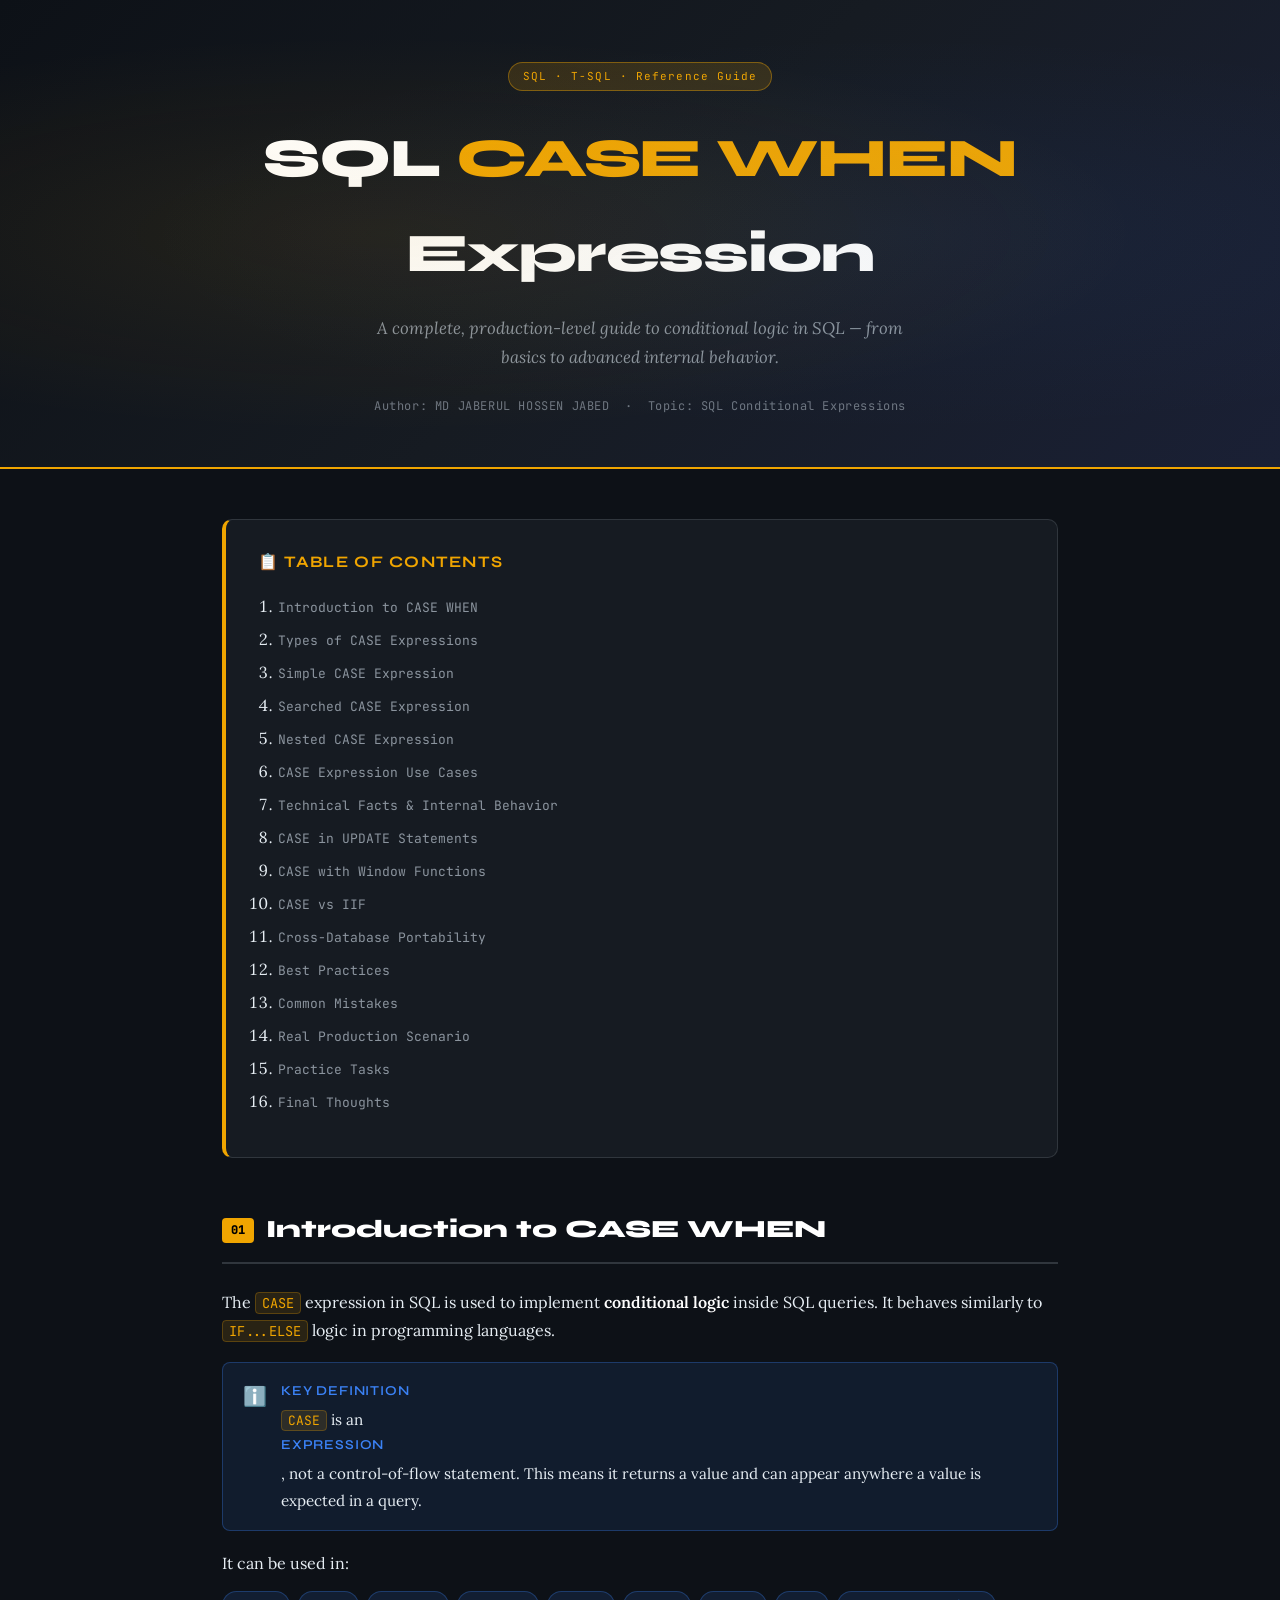
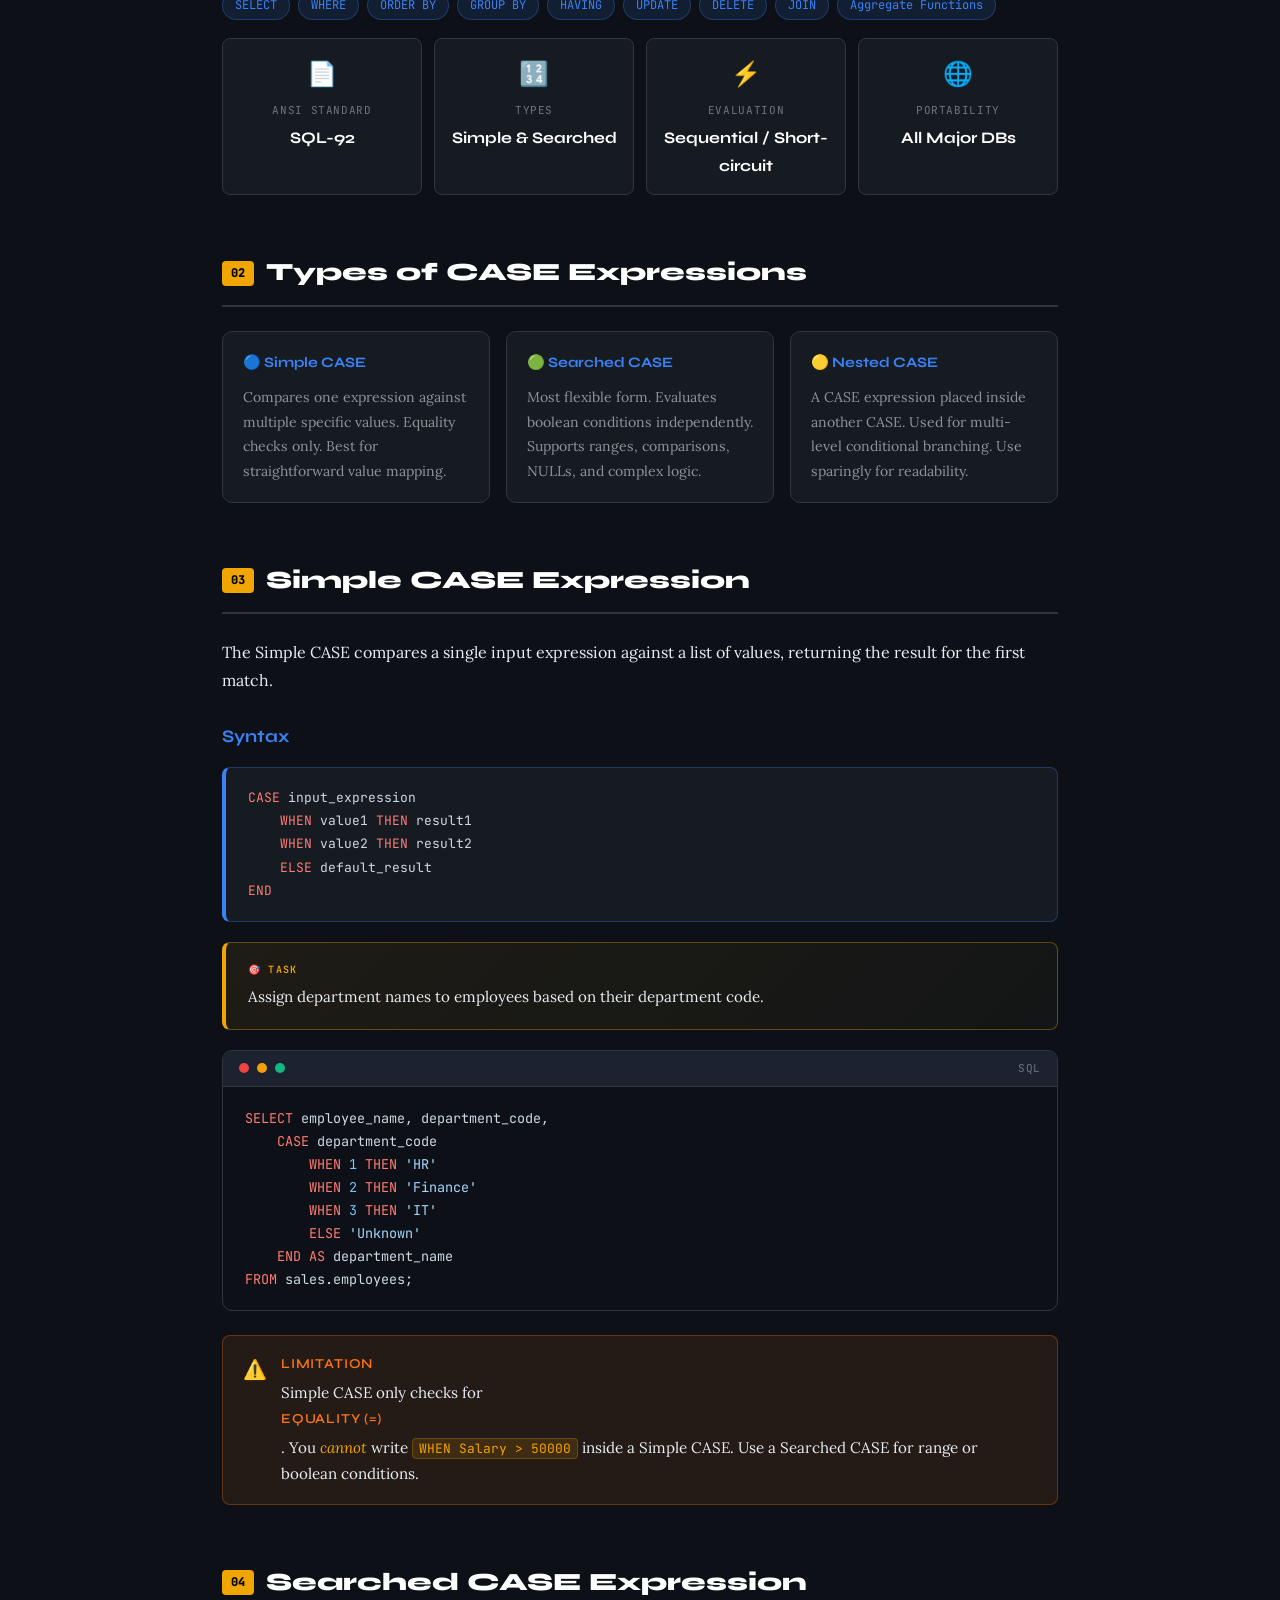
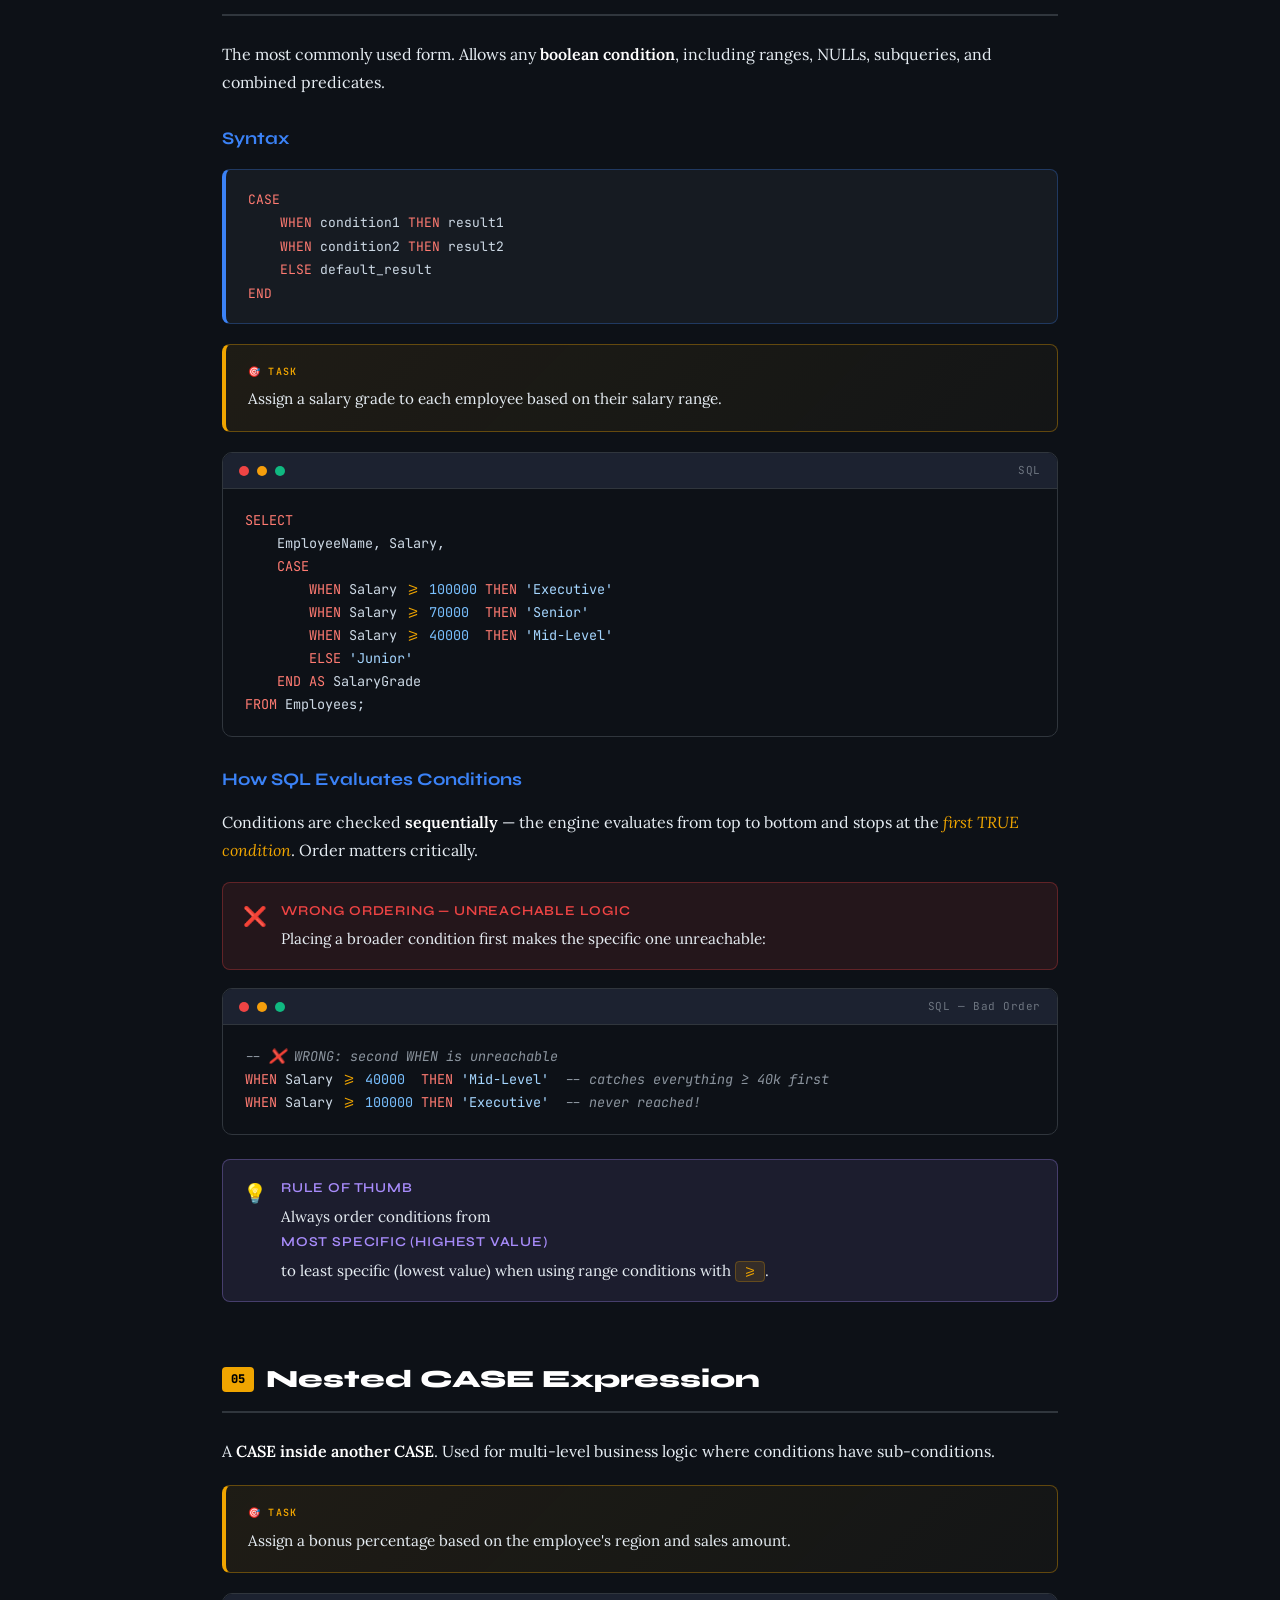
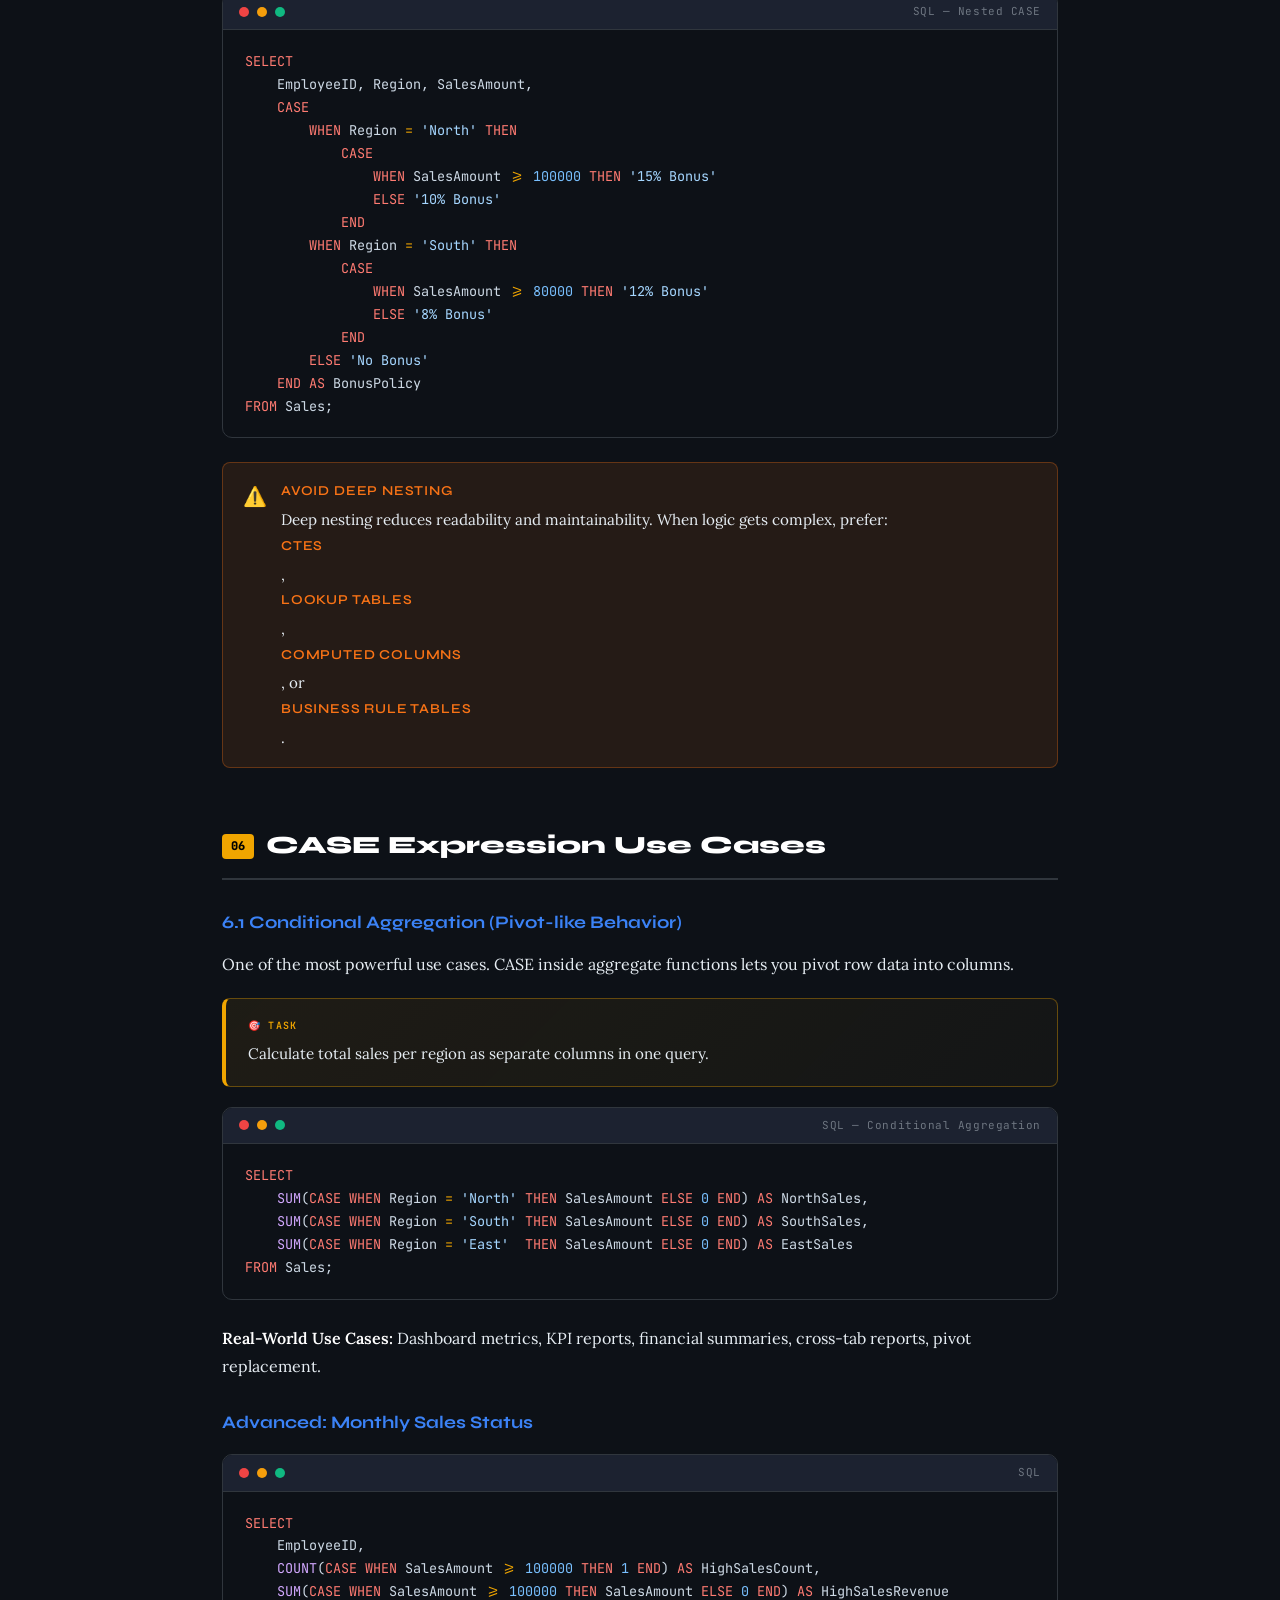
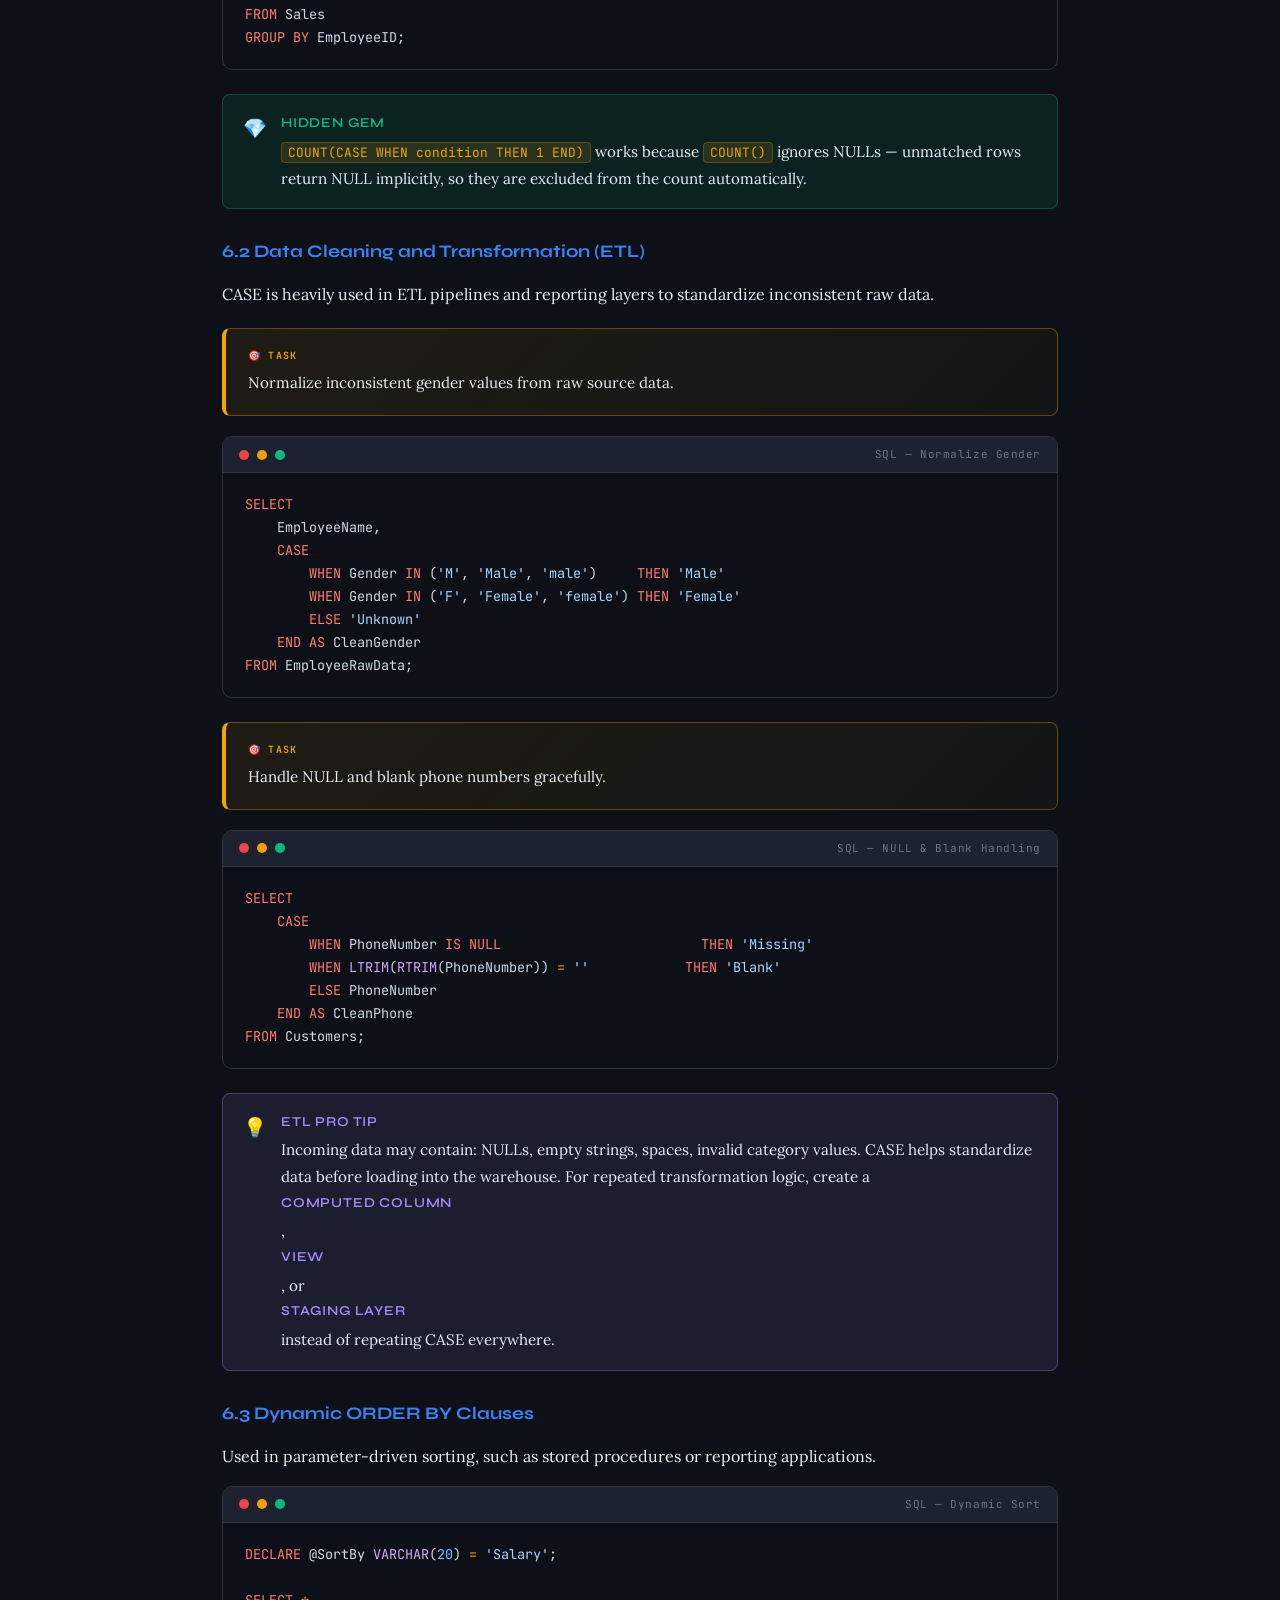
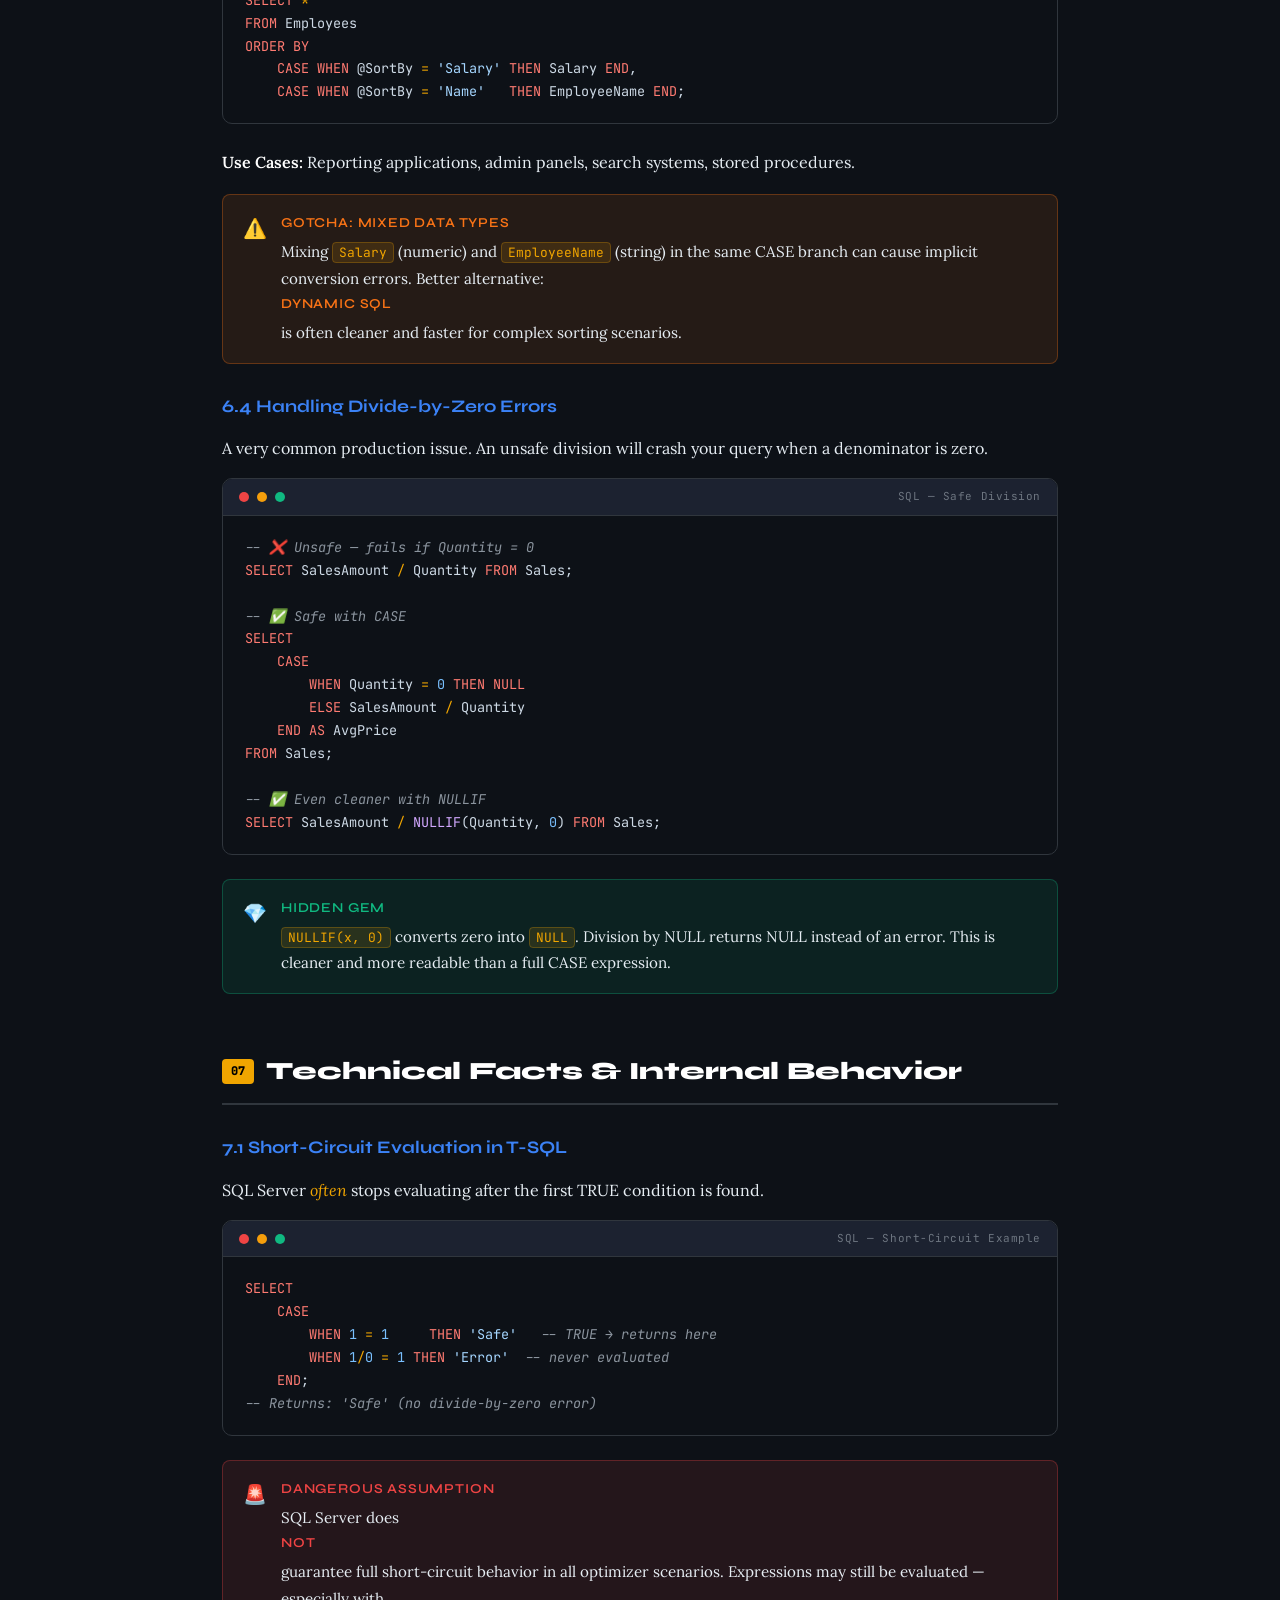
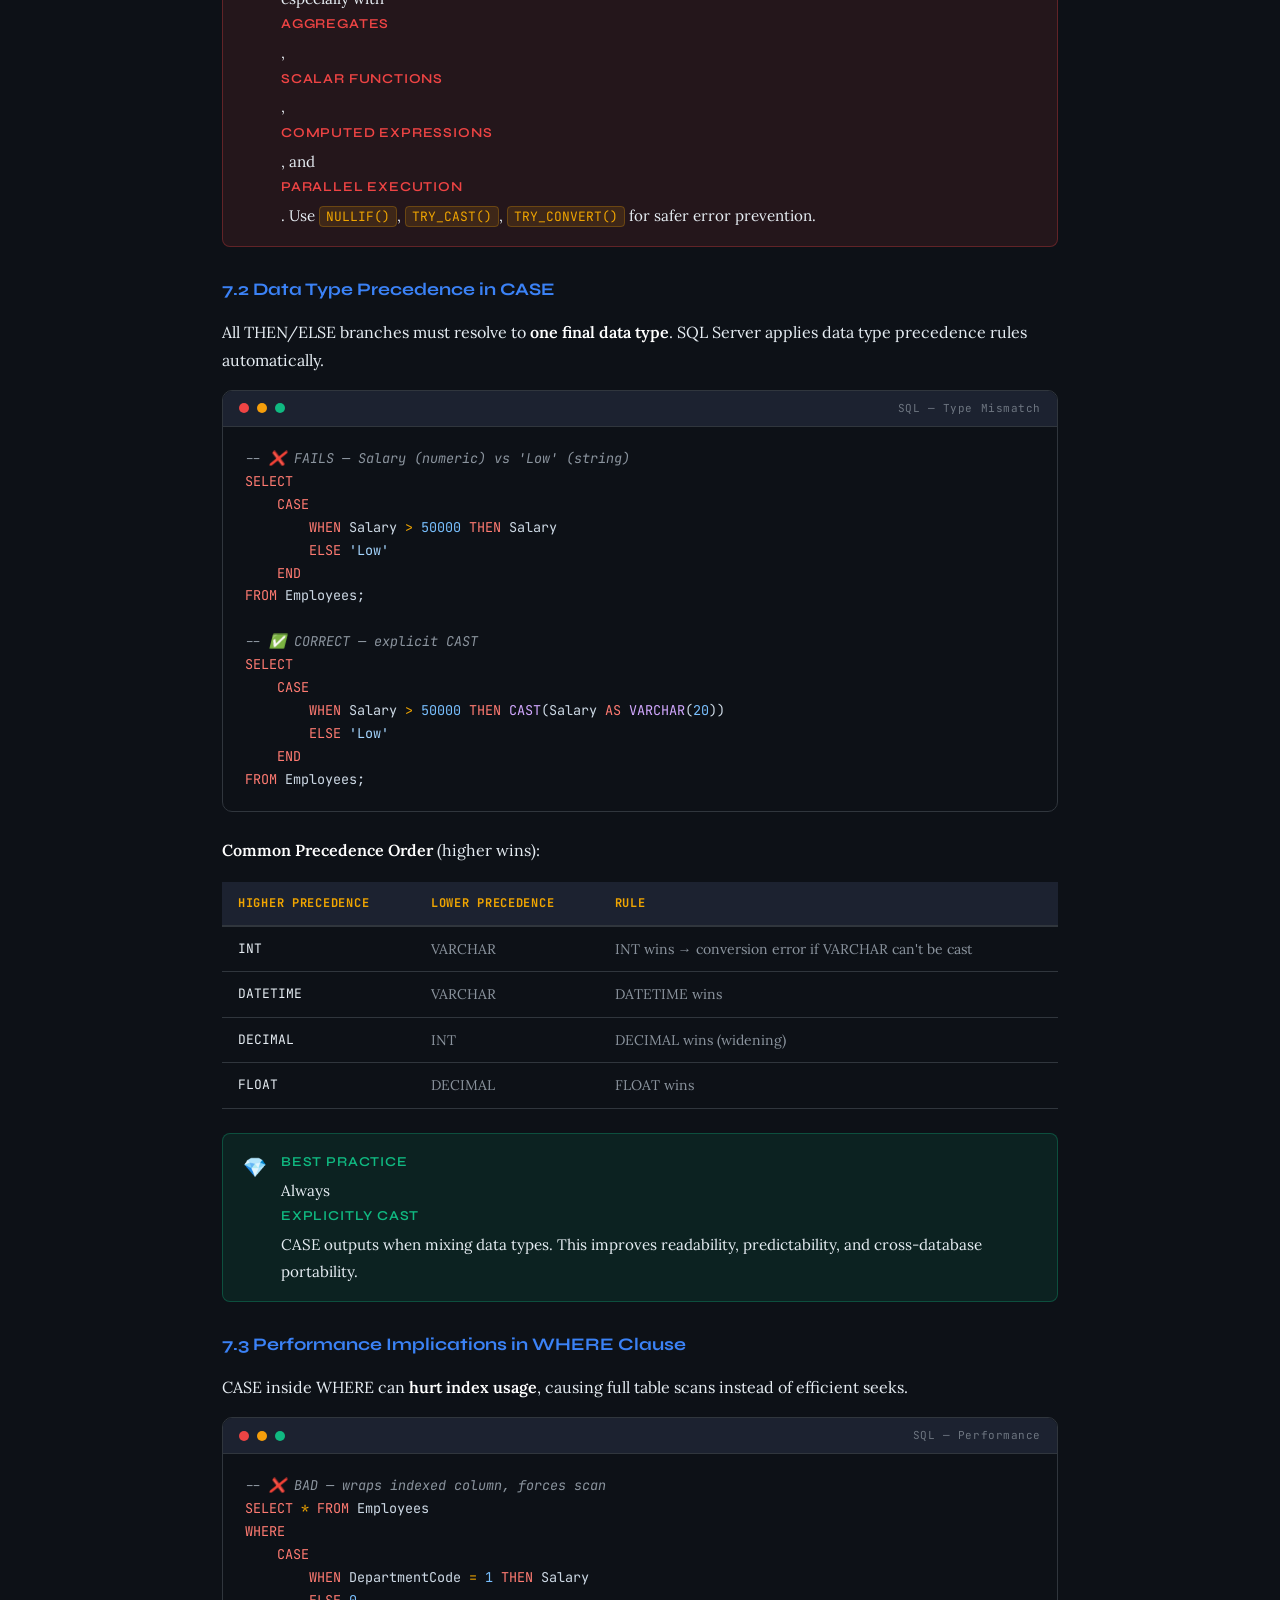
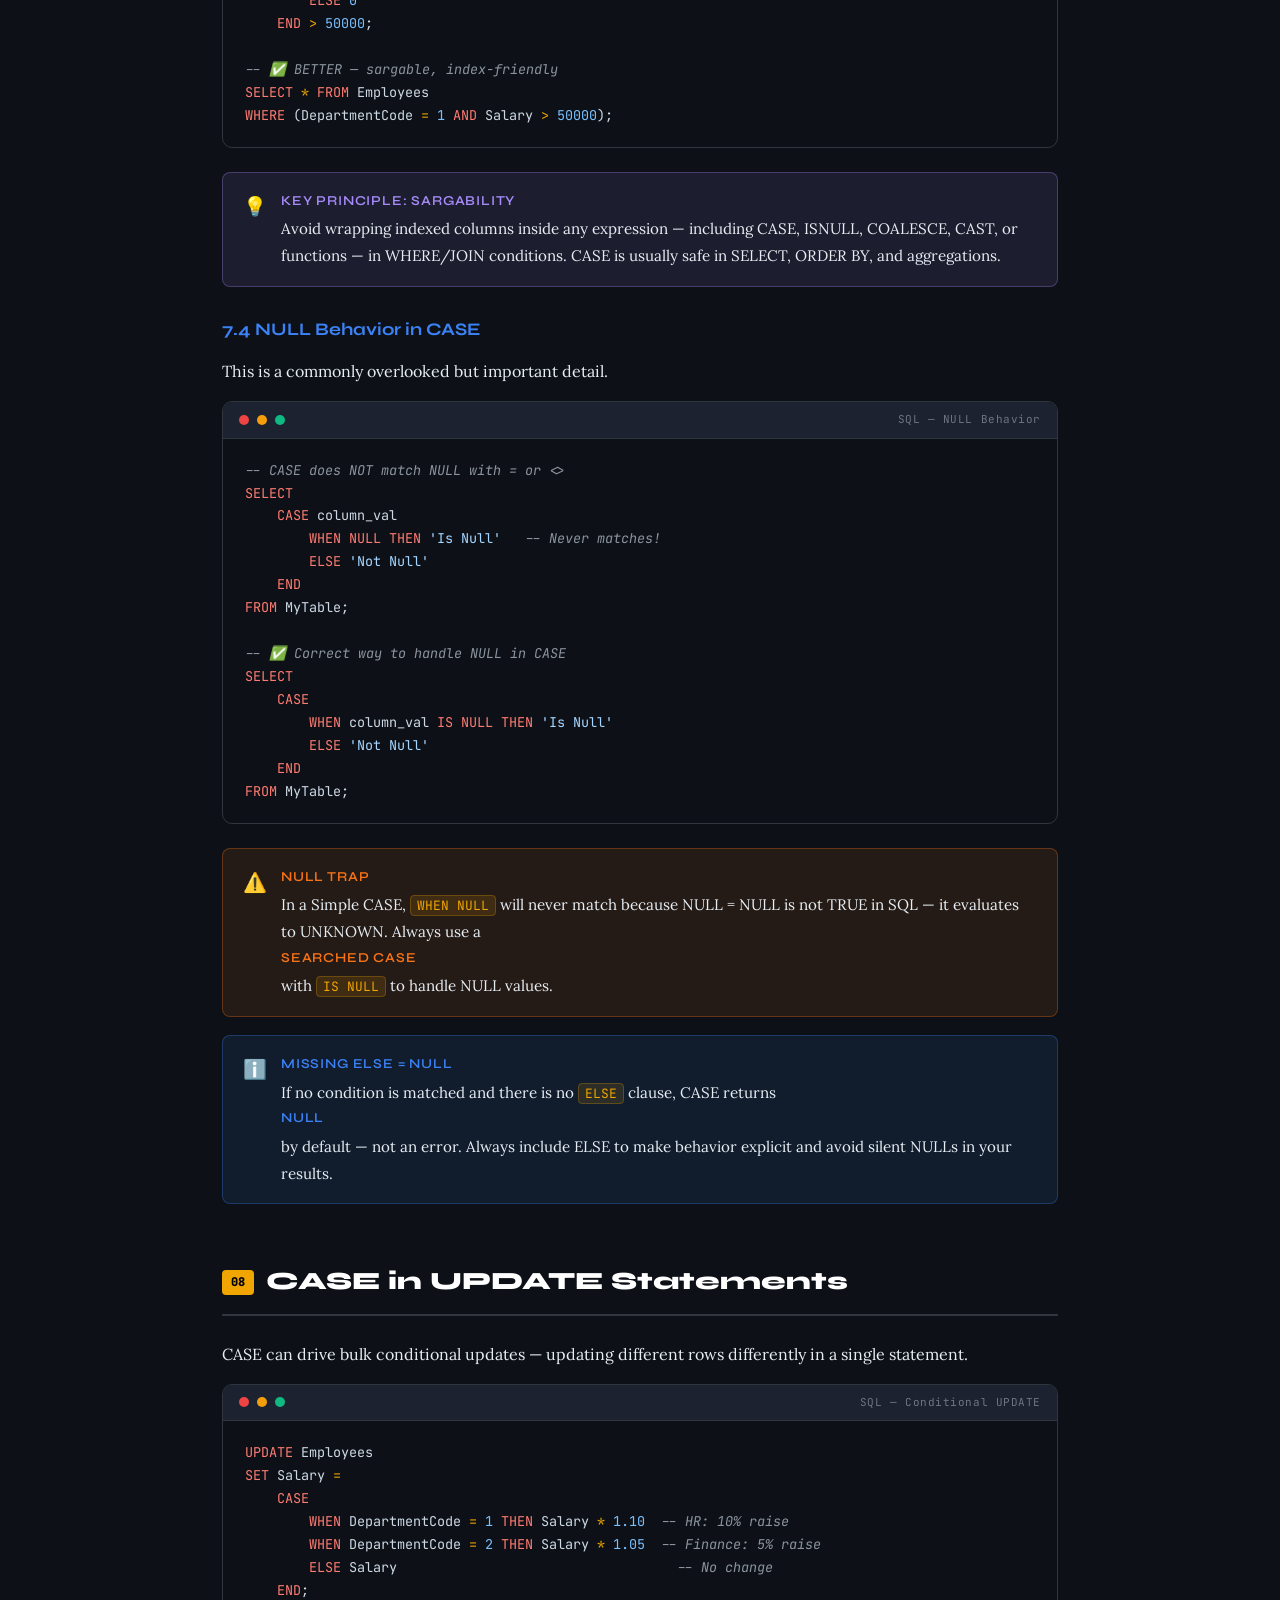
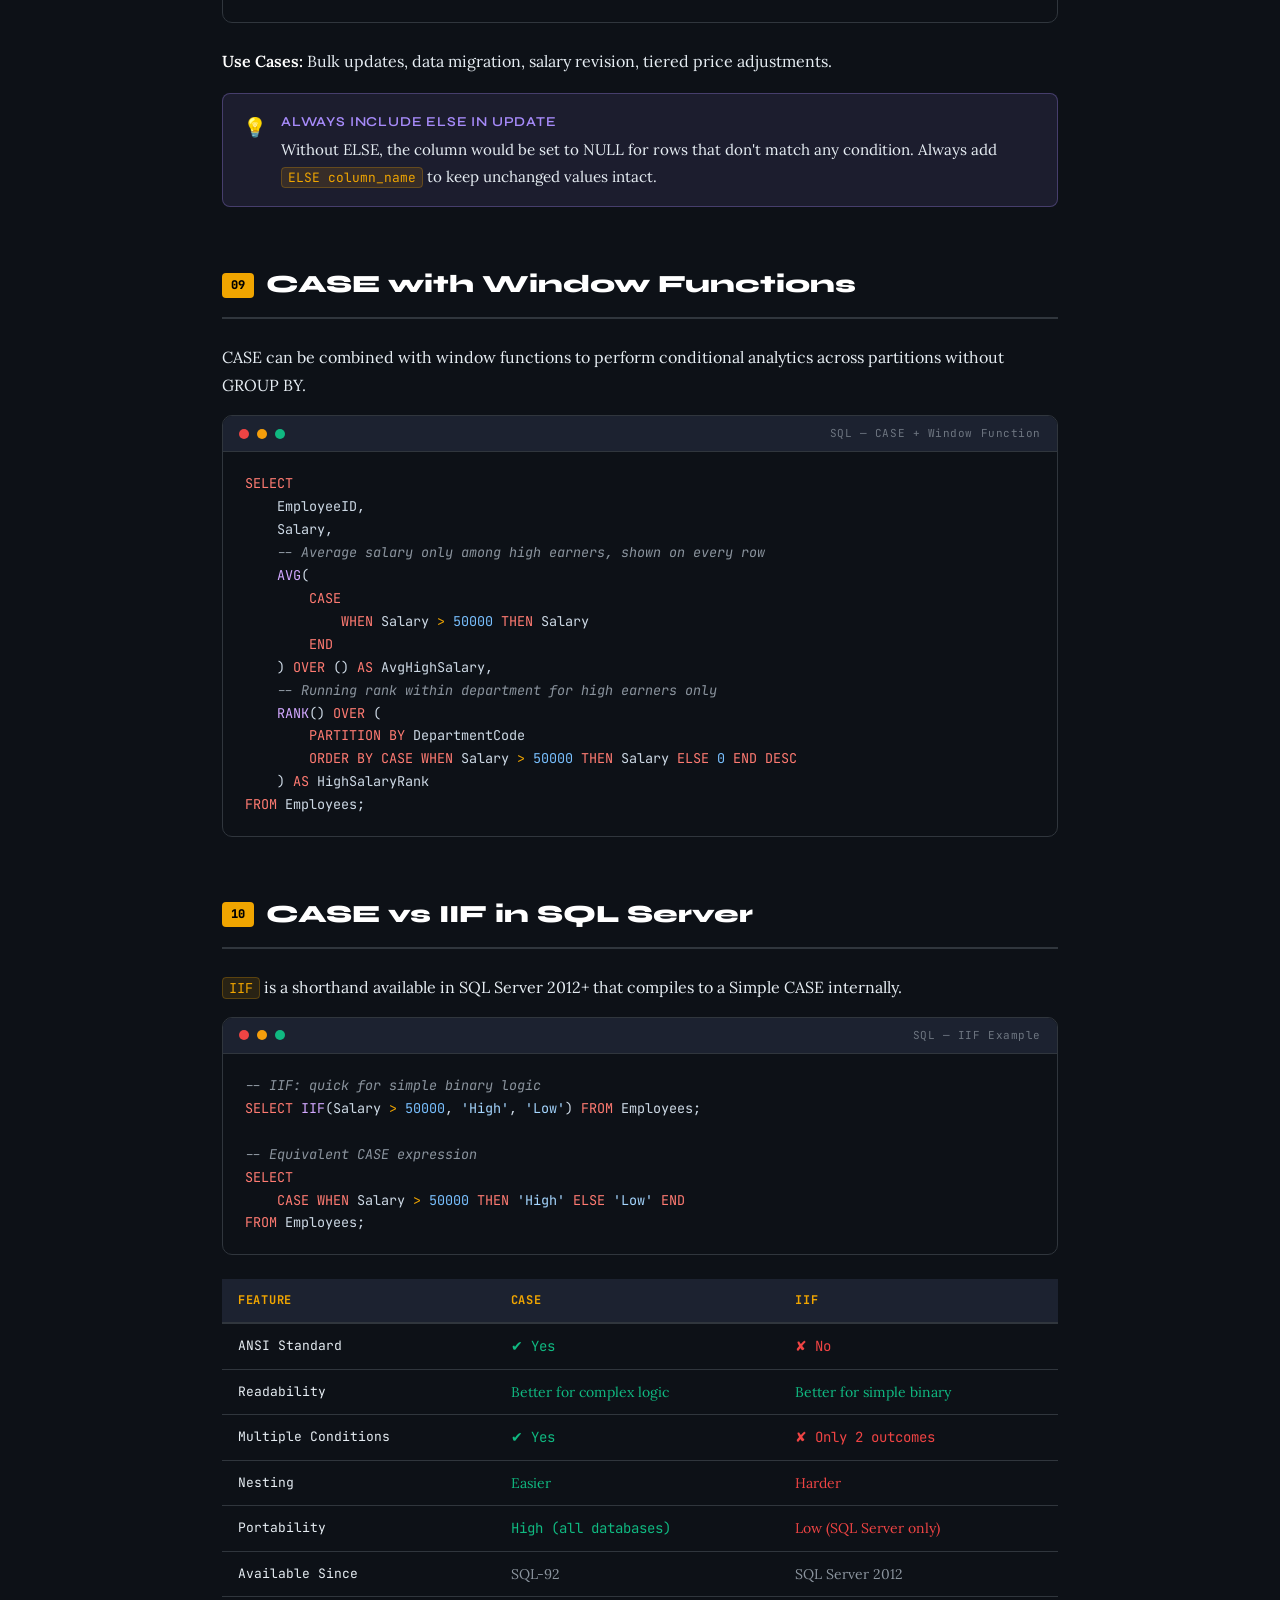
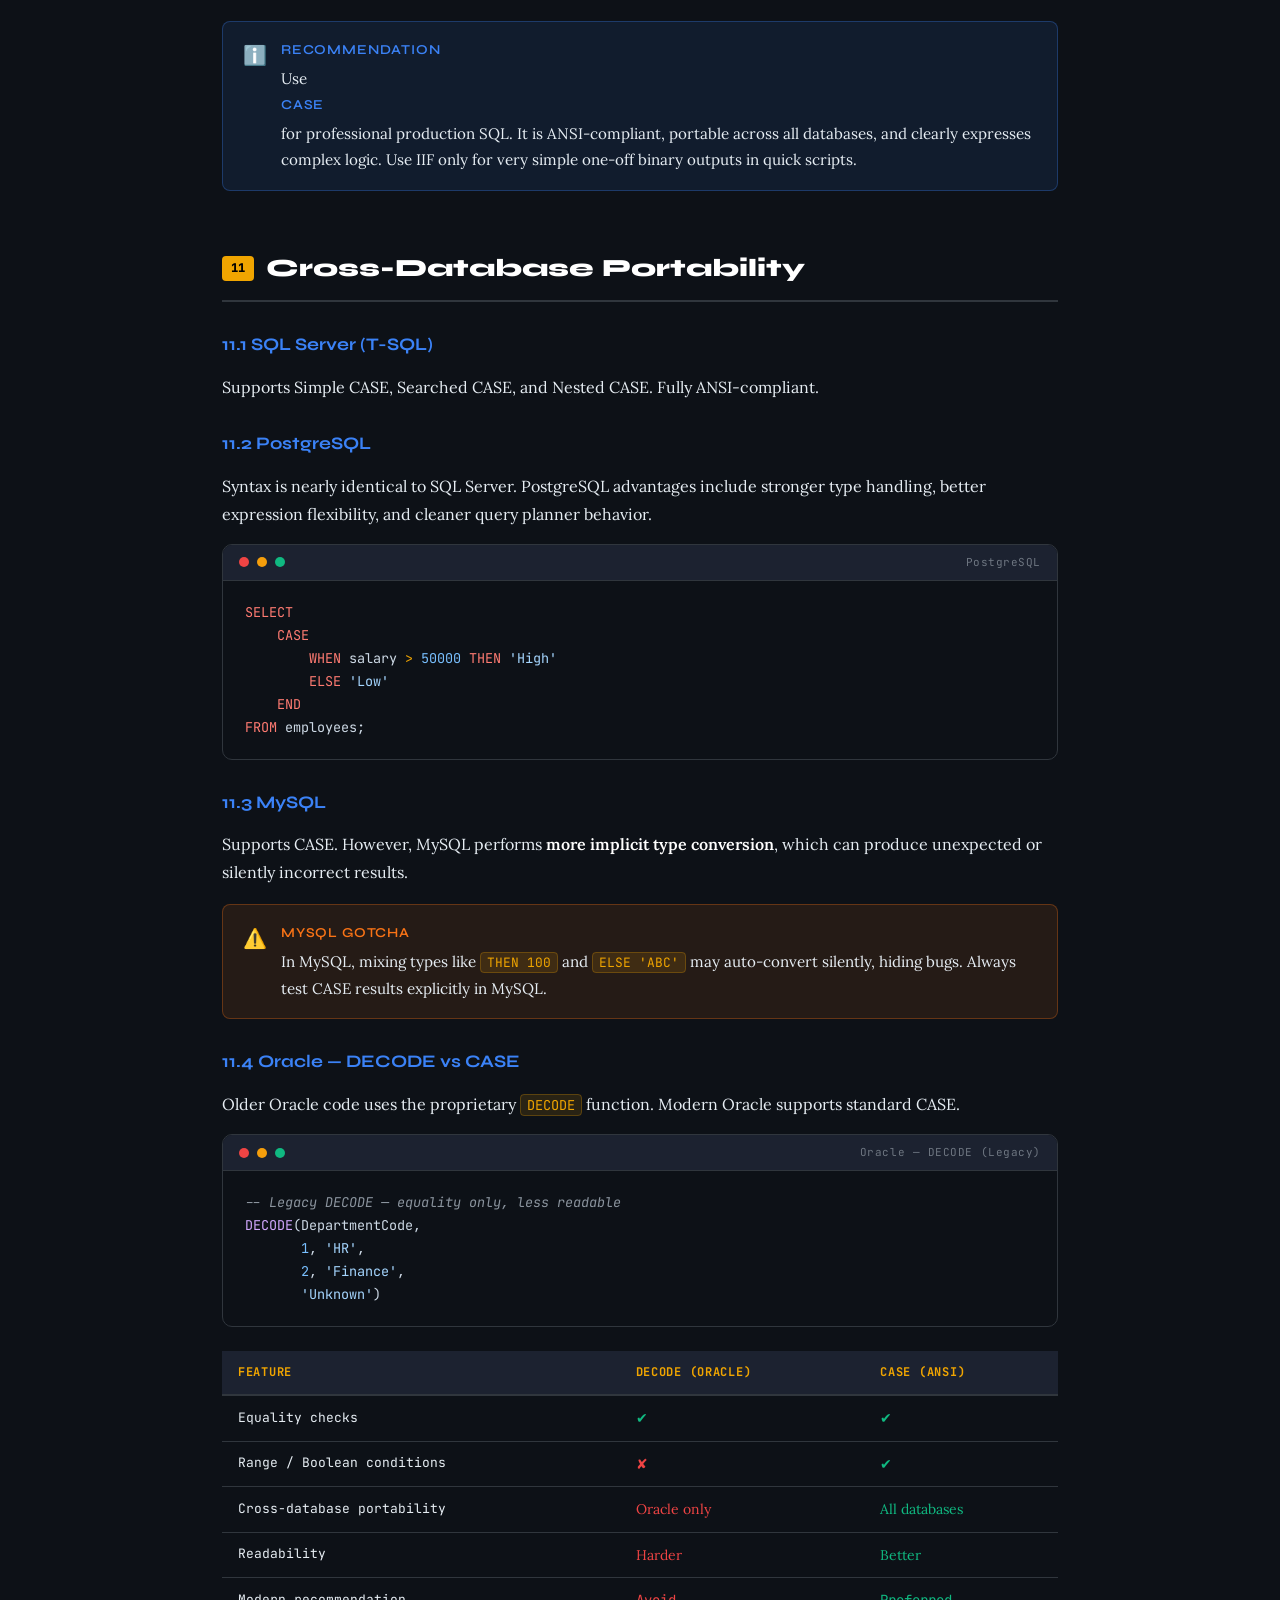
==== CASE_WHEN_Statement.html @ a8aba2a8 "Initial SQL website upload" ====
<!DOCTYPE html>
<html lang="en">
<head>
<meta charset="UTF-8" />
<meta name="viewport" content="width=device-width, initial-scale=1.0"/>
<title>SQL CASE WHEN Expression — Complete Guide</title>
<link href="https://fonts.googleapis.com/css2?family=Syne:wght@400;600;700;800&family=JetBrains+Mono:wght@400;500;600&family=Lora:ital,wght@0,400;0,500;1,400&display=swap" rel="stylesheet"/>
<style>
  :root {
    --bg: #0d1117;
    --surface: #161b22;
    --surface2: #1c2230;
    --border: #30363d;
    --accent: #f0a500;
    --accent2: #3b82f6;
    --accent3: #10b981;
    --accent4: #ef4444;
    --text: #e6edf3;
    --text-muted: #8b949e;
    --text-dim: #6e7681;
    --code-bg: #0d1117;
    --warning: #f97316;
    --tip: #a78bfa;
  }

  * { box-sizing: border-box; margin: 0; padding: 0; }

  body {
    background: var(--bg);
    color: var(--text);
    font-family: 'Lora', Georgia, serif;
    font-size: 16px;
    line-height: 1.75;
  }

  /* ── HEADER ── */
  header {
    background: linear-gradient(135deg, #0d1117 0%, #161b22 50%, #1a2035 100%);
    border-bottom: 2px solid var(--accent);
    padding: 60px 40px 50px;
    text-align: center;
    position: relative;
    overflow: hidden;
  }
  header::before {
    content: '';
    position: absolute; inset: 0;
    background: radial-gradient(ellipse at 30% 50%, rgba(240,165,0,.08) 0%, transparent 60%),
                radial-gradient(ellipse at 70% 50%, rgba(59,130,246,.06) 0%, transparent 60%);
    pointer-events: none;
  }
  header .badge {
    display: inline-block;
    background: rgba(240,165,0,.15);
    border: 1px solid rgba(240,165,0,.4);
    color: var(--accent);
    font-family: 'JetBrains Mono', monospace;
    font-size: 11px;
    letter-spacing: .1em;
    padding: 4px 14px;
    border-radius: 20px;
    margin-bottom: 20px;
  }
  header h1 {
    font-family: 'Syne', sans-serif;
    font-size: clamp(2rem, 5vw, 3.4rem);
    font-weight: 800;
    color: #fff;
    letter-spacing: -.02em;
    margin-bottom: 12px;
  }
  header h1 span { color: var(--accent); }
  header p.sub {
    font-size: 1.05rem;
    color: var(--text-muted);
    max-width: 560px;
    margin: 0 auto 24px;
    font-style: italic;
  }
  header .meta {
    font-family: 'JetBrains Mono', monospace;
    font-size: 12px;
    color: var(--text-dim);
    letter-spacing: .05em;
  }

  /* ── LAYOUT ── */
  .wrapper {
    max-width: 900px;
    margin: 0 auto;
    padding: 50px 32px 80px;
  }

  /* ── TOC ── */
  .toc {
    background: var(--surface);
    border: 1px solid var(--border);
    border-left: 4px solid var(--accent);
    border-radius: 10px;
    padding: 28px 32px;
    margin-bottom: 50px;
  }
  .toc h2 {
    font-family: 'Syne', sans-serif;
    font-size: 1rem;
    font-weight: 700;
    color: var(--accent);
    letter-spacing: .08em;
    text-transform: uppercase;
    margin-bottom: 16px;
  }
  .toc ol { padding-left: 20px; }
  .toc li { margin: 5px 0; }
  .toc a {
    color: var(--text-muted);
    text-decoration: none;
    font-family: 'JetBrains Mono', monospace;
    font-size: 13px;
    transition: color .2s;
  }
  .toc a:hover { color: var(--accent); }

  /* ── SECTIONS ── */
  section { margin-bottom: 56px; }

  h2.section-title {
    font-family: 'Syne', sans-serif;
    font-size: 1.55rem;
    font-weight: 800;
    color: #fff;
    padding-bottom: 10px;
    border-bottom: 2px solid var(--border);
    margin-bottom: 24px;
    display: flex;
    align-items: center;
    gap: 12px;
  }
  h2.section-title .num {
    background: var(--accent);
    color: #000;
    font-size: 12px;
    font-weight: 800;
    padding: 2px 9px;
    border-radius: 4px;
    font-family: 'JetBrains Mono', monospace;
  }

  h3.sub-title {
    font-family: 'Syne', sans-serif;
    font-size: 1.1rem;
    font-weight: 700;
    color: var(--accent2);
    margin: 28px 0 12px;
  }

  p { margin-bottom: 14px; color: var(--text); }
  p:last-child { margin-bottom: 0; }

  ul, ol {
    padding-left: 22px;
    margin-bottom: 14px;
  }
  li { margin: 4px 0; color: var(--text); }

  strong { color: #fff; font-weight: 600; }
  em { color: var(--accent); font-style: italic; }

  code.inline {
    background: rgba(240,165,0,.12);
    color: var(--accent);
    font-family: 'JetBrains Mono', monospace;
    font-size: .85em;
    padding: 1px 6px;
    border-radius: 4px;
    border: 1px solid rgba(240,165,0,.25);
  }

  /* ── CODE BLOCK ── */
  .code-wrap {
    background: var(--code-bg);
    border: 1px solid var(--border);
    border-radius: 10px;
    overflow: hidden;
    margin: 16px 0 24px;
  }
  .code-header {
    background: var(--surface2);
    padding: 8px 16px;
    display: flex;
    align-items: center;
    gap: 8px;
    border-bottom: 1px solid var(--border);
  }
  .code-header .dot {
    width: 10px; height: 10px;
    border-radius: 50%;
  }
  .code-header .dot.r { background: #ef4444; }
  .code-header .dot.y { background: #f59e0b; }
  .code-header .dot.g { background: #10b981; }
  .code-header .lang {
    margin-left: auto;
    font-family: 'JetBrains Mono', monospace;
    font-size: 11px;
    color: var(--text-dim);
    letter-spacing: .05em;
  }
  pre {
    padding: 20px 22px;
    overflow-x: auto;
    font-family: 'JetBrains Mono', monospace;
    font-size: 13.5px;
    line-height: 1.7;
    color: #cdd9e5;
  }
  .kw  { color: #ff7b72; }
  .fn  { color: #d2a8ff; }
  .str { color: #a5d6ff; }
  .num { color: #79c0ff; }
  .cmt { color: #8b949e; font-style: italic; }
  .op  { color: var(--accent); }

  /* ── CALLOUTS ── */
  .callout {
    border-radius: 8px;
    padding: 16px 20px;
    margin: 18px 0;
    display: flex;
    gap: 14px;
    align-items: flex-start;
  }
  .callout .icon { font-size: 1.2rem; flex-shrink: 0; margin-top: 1px; }
  .callout .body { flex: 1; }
  .callout .body strong {
    display: block;
    font-family: 'Syne', sans-serif;
    font-size: .85rem;
    letter-spacing: .06em;
    text-transform: uppercase;
    margin-bottom: 4px;
  }
  .callout .body p { margin: 0; font-size: .95rem; }

  .callout.tip    { background: rgba(167,139,250,.1); border: 1px solid rgba(167,139,250,.3); }
  .callout.tip .icon { color: var(--tip); }
  .callout.tip .body strong { color: var(--tip); }

  .callout.warn   { background: rgba(249,115,22,.1); border: 1px solid rgba(249,115,22,.3); }
  .callout.warn .icon { color: var(--warning); }
  .callout.warn .body strong { color: var(--warning); }

  .callout.gem    { background: rgba(16,185,129,.1); border: 1px solid rgba(16,185,129,.3); }
  .callout.gem .icon { color: var(--accent3); }
  .callout.gem .body strong { color: var(--accent3); }

  .callout.danger { background: rgba(239,68,68,.1); border: 1px solid rgba(239,68,68,.3); }
  .callout.danger .icon { color: var(--accent4); }
  .callout.danger .body strong { color: var(--accent4); }

  .callout.info   { background: rgba(59,130,246,.1); border: 1px solid rgba(59,130,246,.3); }
  .callout.info .icon { color: var(--accent2); }
  .callout.info .body strong { color: var(--accent2); }

  /* ── TASK BOX ── */
  .task-box {
    background: linear-gradient(135deg, rgba(240,165,0,.08), rgba(240,165,0,.03));
    border: 1px solid rgba(240,165,0,.35);
    border-left: 4px solid var(--accent);
    border-radius: 8px;
    padding: 18px 22px;
    margin: 20px 0;
  }
  .task-box .task-label {
    font-family: 'JetBrains Mono', monospace;
    font-size: 10px;
    color: var(--accent);
    letter-spacing: .12em;
    text-transform: uppercase;
    margin-bottom: 6px;
    font-weight: 600;
  }
  .task-box p { margin: 0; font-size: .95rem; }

  /* ── PRACTICE TASKS ── */
  .practice-section {
    background: var(--surface);
    border: 1px solid var(--border);
    border-radius: 12px;
    padding: 28px 30px;
    margin-top: 18px;
  }
  .practice-section h4 {
    font-family: 'Syne', sans-serif;
    font-size: 1rem;
    font-weight: 700;
    color: var(--accent3);
    margin-bottom: 16px;
    display: flex;
    align-items: center;
    gap: 8px;
  }
  .practice-item {
    background: var(--code-bg);
    border: 1px solid var(--border);
    border-radius: 8px;
    padding: 14px 18px;
    margin-bottom: 12px;
    display: flex;
    gap: 14px;
    align-items: flex-start;
  }
  .practice-item .pnum {
    background: var(--accent3);
    color: #000;
    font-family: 'JetBrains Mono', monospace;
    font-size: 11px;
    font-weight: 700;
    min-width: 26px; height: 26px;
    border-radius: 50%;
    display: flex; align-items: center; justify-content: center;
    flex-shrink: 0;
  }
  .practice-item p { margin: 0; font-size: .93rem; color: var(--text-muted); }
  .practice-item p strong { color: var(--text); }

  /* ── TABLE ── */
  .table-wrap { overflow-x: auto; margin: 18px 0 24px; }
  table {
    width: 100%;
    border-collapse: collapse;
    font-size: 14px;
    font-family: 'JetBrains Mono', monospace;
  }
  thead tr { background: var(--surface2); }
  th {
    text-align: left;
    padding: 11px 16px;
    color: var(--accent);
    font-size: 12px;
    letter-spacing: .06em;
    text-transform: uppercase;
    border-bottom: 2px solid var(--border);
  }
  td {
    padding: 10px 16px;
    border-bottom: 1px solid var(--border);
    color: var(--text-muted);
    font-family: 'Lora', serif;
    font-size: 14px;
  }
  td:first-child { color: var(--text); font-family: 'JetBrains Mono', monospace; font-size: 13px; }
  tbody tr:hover { background: rgba(255,255,255,.02); }

  .yes  { color: var(--accent3) !important; font-family: 'JetBrains Mono', monospace; }
  .no   { color: var(--accent4) !important; font-family: 'JetBrains Mono', monospace; }
  .good { color: var(--accent3) !important; }
  .bad  { color: var(--accent4) !important; }

  /* ── SYNTAX BLOCK ── */
  .syntax-block {
    background: var(--surface);
    border: 1px solid rgba(59,130,246,.3);
    border-left: 4px solid var(--accent2);
    border-radius: 8px;
    padding: 18px 22px;
    margin: 14px 0 20px;
    font-family: 'JetBrains Mono', monospace;
    font-size: 13px;
    color: #cdd9e5;
    line-height: 1.8;
  }

  /* ── DIVIDER ── */
  hr { border: none; border-top: 1px solid var(--border); margin: 40px 0; }

  /* ── FOOTER ── */
  footer {
    text-align: center;
    padding: 40px 20px;
    border-top: 1px solid var(--border);
    color: var(--text-dim);
    font-family: 'JetBrains Mono', monospace;
    font-size: 12px;
    letter-spacing: .04em;
  }

  /* ── QUICK SYNTAX REFERENCE GRID ── */
  .type-grid {
    display: grid;
    grid-template-columns: repeat(auto-fit, minmax(260px, 1fr));
    gap: 16px;
    margin: 18px 0;
  }
  .type-card {
    background: var(--surface);
    border: 1px solid var(--border);
    border-radius: 10px;
    padding: 18px 20px;
  }
  .type-card h4 {
    font-family: 'Syne', sans-serif;
    font-size: .9rem;
    font-weight: 700;
    color: var(--accent2);
    margin-bottom: 10px;
  }
  .type-card p { font-size: .88rem; color: var(--text-muted); margin: 0; }

  /* ── BADGE ROW ── */
  .badge-row {
    display: flex;
    flex-wrap: wrap;
    gap: 8px;
    margin: 12px 0;
  }
  .badge-item {
    background: rgba(59,130,246,.12);
    border: 1px solid rgba(59,130,246,.3);
    color: var(--accent2);
    font-family: 'JetBrains Mono', monospace;
    font-size: 12px;
    padding: 3px 12px;
    border-radius: 20px;
  }

  /* ── KEY FACTS GRID ── */
  .facts-grid {
    display: grid;
    grid-template-columns: repeat(auto-fit, minmax(200px, 1fr));
    gap: 12px;
    margin: 18px 0;
  }
  .fact-card {
    background: var(--surface);
    border: 1px solid var(--border);
    border-radius: 8px;
    padding: 14px 16px;
    text-align: center;
  }
  .fact-card .fact-icon { font-size: 1.5rem; margin-bottom: 6px; }
  .fact-card .fact-label { font-family: 'JetBrains Mono', monospace; font-size: 11px; color: var(--text-dim); letter-spacing: .06em; text-transform: uppercase; }
  .fact-card .fact-val { font-family: 'Syne', sans-serif; font-size: 1rem; font-weight: 700; color: #fff; margin-top: 4px; }
</style>
</head>
<body>

<!-- ══════════════════════ HEADER ══════════════════════ -->
<header>
  <div class="badge">SQL · T-SQL · Reference Guide</div>
  <h1>SQL <span>CASE WHEN</span> Expression</h1>
  <p class="sub">A complete, production-level guide to conditional logic in SQL — from basics to advanced internal behavior.</p>
  <div class="meta">Author: MD JABERUL HOSSEN JABED &nbsp;·&nbsp; Topic: SQL Conditional Expressions</div>
</header>

<div class="wrapper">

  <!-- ══════ TABLE OF CONTENTS ══════ -->
  <nav class="toc">
    <h2>📋 Table of Contents</h2>
    <ol>
      <li><a href="#intro">Introduction to CASE WHEN</a></li>
      <li><a href="#types">Types of CASE Expressions</a></li>
      <li><a href="#simple">Simple CASE Expression</a></li>
      <li><a href="#searched">Searched CASE Expression</a></li>
      <li><a href="#nested">Nested CASE Expression</a></li>
      <li><a href="#usecases">CASE Expression Use Cases</a></li>
      <li><a href="#technical">Technical Facts & Internal Behavior</a></li>
      <li><a href="#update">CASE in UPDATE Statements</a></li>
      <li><a href="#window">CASE with Window Functions</a></li>
      <li><a href="#iif">CASE vs IIF</a></li>
      <li><a href="#portability">Cross-Database Portability</a></li>
      <li><a href="#bestpractices">Best Practices</a></li>
      <li><a href="#mistakes">Common Mistakes</a></li>
      <li><a href="#production">Real Production Scenario</a></li>
      <li><a href="#practice">Practice Tasks</a></li>
      <li><a href="#final">Final Thoughts</a></li>
    </ol>
  </nav>

  <!-- ══════ INTRO ══════ -->
  <section id="intro">
    <h2 class="section-title"><span class="num">01</span> Introduction to CASE WHEN</h2>

    <p>The <code class="inline">CASE</code> expression in SQL is used to implement <strong>conditional logic</strong> inside SQL queries. It behaves similarly to <code class="inline">IF...ELSE</code> logic in programming languages.</p>

    <div class="callout info">
      <div class="icon">ℹ️</div>
      <div class="body">
        <strong>Key Definition</strong>
        <p><code class="inline">CASE</code> is an <strong>expression</strong>, not a control-of-flow statement. This means it returns a value and can appear anywhere a value is expected in a query.</p>
      </div>
    </div>

    <p>It can be used in:</p>
    <div class="badge-row">
      <span class="badge-item">SELECT</span>
      <span class="badge-item">WHERE</span>
      <span class="badge-item">ORDER BY</span>
      <span class="badge-item">GROUP BY</span>
      <span class="badge-item">HAVING</span>
      <span class="badge-item">UPDATE</span>
      <span class="badge-item">DELETE</span>
      <span class="badge-item">JOIN</span>
      <span class="badge-item">Aggregate Functions</span>
    </div>

    <div class="facts-grid">
      <div class="fact-card">
        <div class="fact-icon">📄</div>
        <div class="fact-label">ANSI Standard</div>
        <div class="fact-val">SQL-92</div>
      </div>
      <div class="fact-card">
        <div class="fact-icon">🔢</div>
        <div class="fact-label">Types</div>
        <div class="fact-val">Simple & Searched</div>
      </div>
      <div class="fact-card">
        <div class="fact-icon">⚡</div>
        <div class="fact-label">Evaluation</div>
        <div class="fact-val">Sequential / Short-circuit</div>
      </div>
      <div class="fact-card">
        <div class="fact-icon">🌐</div>
        <div class="fact-label">Portability</div>
        <div class="fact-val">All Major DBs</div>
      </div>
    </div>
  </section>

  <!-- ══════ TYPES ══════ -->
  <section id="types">
    <h2 class="section-title"><span class="num">02</span> Types of CASE Expressions</h2>
    <div class="type-grid">
      <div class="type-card">
        <h4>🔵 Simple CASE</h4>
        <p>Compares one expression against multiple specific values. Equality checks only. Best for straightforward value mapping.</p>
      </div>
      <div class="type-card">
        <h4>🟢 Searched CASE</h4>
        <p>Most flexible form. Evaluates boolean conditions independently. Supports ranges, comparisons, NULLs, and complex logic.</p>
      </div>
      <div class="type-card">
        <h4>🟡 Nested CASE</h4>
        <p>A CASE expression placed inside another CASE. Used for multi-level conditional branching. Use sparingly for readability.</p>
      </div>
    </div>
  </section>

  <!-- ══════ SIMPLE CASE ══════ -->
  <section id="simple">
    <h2 class="section-title"><span class="num">03</span> Simple CASE Expression</h2>
    <p>The Simple CASE compares a single input expression against a list of values, returning the result for the first match.</p>

    <h3 class="sub-title">Syntax</h3>
    <div class="syntax-block">
<span class="kw">CASE</span> input_expression<br>
&nbsp;&nbsp;&nbsp;&nbsp;<span class="kw">WHEN</span> value1 <span class="kw">THEN</span> result1<br>
&nbsp;&nbsp;&nbsp;&nbsp;<span class="kw">WHEN</span> value2 <span class="kw">THEN</span> result2<br>
&nbsp;&nbsp;&nbsp;&nbsp;<span class="kw">ELSE</span> default_result<br>
<span class="kw">END</span>
    </div>

    <div class="task-box">
      <div class="task-label">🎯 Task</div>
      <p>Assign department names to employees based on their department code.</p>
    </div>

    <div class="code-wrap">
      <div class="code-header">
        <span class="dot r"></span><span class="dot y"></span><span class="dot g"></span>
        <span class="lang">SQL</span>
      </div>
      <pre><span class="kw">SELECT</span> employee_name, department_code,
    <span class="kw">CASE</span> department_code
        <span class="kw">WHEN</span> <span class="num">1</span> <span class="kw">THEN</span> <span class="str">'HR'</span>
        <span class="kw">WHEN</span> <span class="num">2</span> <span class="kw">THEN</span> <span class="str">'Finance'</span>
        <span class="kw">WHEN</span> <span class="num">3</span> <span class="kw">THEN</span> <span class="str">'IT'</span>
        <span class="kw">ELSE</span> <span class="str">'Unknown'</span>
    <span class="kw">END</span> <span class="kw">AS</span> department_name
<span class="kw">FROM</span> sales.employees;</pre>
    </div>

    <div class="callout warn">
      <div class="icon">⚠️</div>
      <div class="body">
        <strong>Limitation</strong>
        <p>Simple CASE only checks for <strong>equality (=)</strong>. You <em>cannot</em> write <code class="inline">WHEN Salary &gt; 50000</code> inside a Simple CASE. Use a Searched CASE for range or boolean conditions.</p>
      </div>
    </div>
  </section>

  <!-- ══════ SEARCHED CASE ══════ -->
  <section id="searched">
    <h2 class="section-title"><span class="num">04</span> Searched CASE Expression</h2>
    <p>The most commonly used form. Allows any <strong>boolean condition</strong>, including ranges, NULLs, subqueries, and combined predicates.</p>

    <h3 class="sub-title">Syntax</h3>
    <div class="syntax-block">
<span class="kw">CASE</span><br>
&nbsp;&nbsp;&nbsp;&nbsp;<span class="kw">WHEN</span> condition1 <span class="kw">THEN</span> result1<br>
&nbsp;&nbsp;&nbsp;&nbsp;<span class="kw">WHEN</span> condition2 <span class="kw">THEN</span> result2<br>
&nbsp;&nbsp;&nbsp;&nbsp;<span class="kw">ELSE</span> default_result<br>
<span class="kw">END</span>
    </div>

    <div class="task-box">
      <div class="task-label">🎯 Task</div>
      <p>Assign a salary grade to each employee based on their salary range.</p>
    </div>

    <div class="code-wrap">
      <div class="code-header">
        <span class="dot r"></span><span class="dot y"></span><span class="dot g"></span>
        <span class="lang">SQL</span>
      </div>
      <pre><span class="kw">SELECT</span>
    EmployeeName, Salary,
    <span class="kw">CASE</span>
        <span class="kw">WHEN</span> Salary <span class="op">&gt;=</span> <span class="num">100000</span> <span class="kw">THEN</span> <span class="str">'Executive'</span>
        <span class="kw">WHEN</span> Salary <span class="op">&gt;=</span> <span class="num">70000</span>  <span class="kw">THEN</span> <span class="str">'Senior'</span>
        <span class="kw">WHEN</span> Salary <span class="op">&gt;=</span> <span class="num">40000</span>  <span class="kw">THEN</span> <span class="str">'Mid-Level'</span>
        <span class="kw">ELSE</span> <span class="str">'Junior'</span>
    <span class="kw">END</span> <span class="kw">AS</span> SalaryGrade
<span class="kw">FROM</span> Employees;</pre>
    </div>

    <h3 class="sub-title">How SQL Evaluates Conditions</h3>
    <p>Conditions are checked <strong>sequentially</strong> — the engine evaluates from top to bottom and stops at the <em>first TRUE condition</em>. Order matters critically.</p>

    <div class="callout danger">
      <div class="icon">❌</div>
      <div class="body">
        <strong>Wrong Ordering — Unreachable Logic</strong>
        <p>Placing a broader condition first makes the specific one unreachable:</p>
      </div>
    </div>

    <div class="code-wrap">
      <div class="code-header">
        <span class="dot r"></span><span class="dot y"></span><span class="dot g"></span>
        <span class="lang">SQL — Bad Order</span>
      </div>
      <pre><span class="cmt">-- ❌ WRONG: second WHEN is unreachable</span>
<span class="kw">WHEN</span> Salary <span class="op">&gt;=</span> <span class="num">40000</span>  <span class="kw">THEN</span> <span class="str">'Mid-Level'</span>  <span class="cmt">-- catches everything ≥ 40k first</span>
<span class="kw">WHEN</span> Salary <span class="op">&gt;=</span> <span class="num">100000</span> <span class="kw">THEN</span> <span class="str">'Executive'</span>  <span class="cmt">-- never reached!</span></pre>
    </div>

    <div class="callout tip">
      <div class="icon">💡</div>
      <div class="body">
        <strong>Rule of Thumb</strong>
        <p>Always order conditions from <strong>most specific (highest value)</strong> to least specific (lowest value) when using range conditions with <code class="inline">&gt;=</code>.</p>
      </div>
    </div>
  </section>

  <!-- ══════ NESTED CASE ══════ -->
  <section id="nested">
    <h2 class="section-title"><span class="num">05</span> Nested CASE Expression</h2>
    <p>A <strong>CASE inside another CASE</strong>. Used for multi-level business logic where conditions have sub-conditions.</p>

    <div class="task-box">
      <div class="task-label">🎯 Task</div>
      <p>Assign a bonus percentage based on the employee's region and sales amount.</p>
    </div>

    <div class="code-wrap">
      <div class="code-header">
        <span class="dot r"></span><span class="dot y"></span><span class="dot g"></span>
        <span class="lang">SQL — Nested CASE</span>
      </div>
      <pre><span class="kw">SELECT</span>
    EmployeeID, Region, SalesAmount,
    <span class="kw">CASE</span>
        <span class="kw">WHEN</span> Region <span class="op">=</span> <span class="str">'North'</span> <span class="kw">THEN</span>
            <span class="kw">CASE</span>
                <span class="kw">WHEN</span> SalesAmount <span class="op">&gt;=</span> <span class="num">100000</span> <span class="kw">THEN</span> <span class="str">'15% Bonus'</span>
                <span class="kw">ELSE</span> <span class="str">'10% Bonus'</span>
            <span class="kw">END</span>
        <span class="kw">WHEN</span> Region <span class="op">=</span> <span class="str">'South'</span> <span class="kw">THEN</span>
            <span class="kw">CASE</span>
                <span class="kw">WHEN</span> SalesAmount <span class="op">&gt;=</span> <span class="num">80000</span> <span class="kw">THEN</span> <span class="str">'12% Bonus'</span>
                <span class="kw">ELSE</span> <span class="str">'8% Bonus'</span>
            <span class="kw">END</span>
        <span class="kw">ELSE</span> <span class="str">'No Bonus'</span>
    <span class="kw">END</span> <span class="kw">AS</span> BonusPolicy
<span class="kw">FROM</span> Sales;</pre>
    </div>

    <div class="callout warn">
      <div class="icon">⚠️</div>
      <div class="body">
        <strong>Avoid Deep Nesting</strong>
        <p>Deep nesting reduces readability and maintainability. When logic gets complex, prefer: <strong>CTEs</strong>, <strong>lookup tables</strong>, <strong>computed columns</strong>, or <strong>business rule tables</strong>.</p>
      </div>
    </div>
  </section>

  <!-- ══════ USE CASES ══════ -->
  <section id="usecases">
    <h2 class="section-title"><span class="num">06</span> CASE Expression Use Cases</h2>

    <!-- Conditional Aggregation -->
    <h3 class="sub-title">6.1 Conditional Aggregation (Pivot-like Behavior)</h3>
    <p>One of the most powerful use cases. CASE inside aggregate functions lets you pivot row data into columns.</p>

    <div class="task-box">
      <div class="task-label">🎯 Task</div>
      <p>Calculate total sales per region as separate columns in one query.</p>
    </div>

    <div class="code-wrap">
      <div class="code-header">
        <span class="dot r"></span><span class="dot y"></span><span class="dot g"></span>
        <span class="lang">SQL — Conditional Aggregation</span>
      </div>
      <pre><span class="kw">SELECT</span>
    <span class="fn">SUM</span>(<span class="kw">CASE WHEN</span> Region <span class="op">=</span> <span class="str">'North'</span> <span class="kw">THEN</span> SalesAmount <span class="kw">ELSE</span> <span class="num">0</span> <span class="kw">END</span>) <span class="kw">AS</span> NorthSales,
    <span class="fn">SUM</span>(<span class="kw">CASE WHEN</span> Region <span class="op">=</span> <span class="str">'South'</span> <span class="kw">THEN</span> SalesAmount <span class="kw">ELSE</span> <span class="num">0</span> <span class="kw">END</span>) <span class="kw">AS</span> SouthSales,
    <span class="fn">SUM</span>(<span class="kw">CASE WHEN</span> Region <span class="op">=</span> <span class="str">'East'</span>  <span class="kw">THEN</span> SalesAmount <span class="kw">ELSE</span> <span class="num">0</span> <span class="kw">END</span>) <span class="kw">AS</span> EastSales
<span class="kw">FROM</span> Sales;</pre>
    </div>

    <p><strong>Real-World Use Cases:</strong> Dashboard metrics, KPI reports, financial summaries, cross-tab reports, pivot replacement.</p>

    <h3 class="sub-title">Advanced: Monthly Sales Status</h3>
    <div class="code-wrap">
      <div class="code-header">
        <span class="dot r"></span><span class="dot y"></span><span class="dot g"></span>
        <span class="lang">SQL</span>
      </div>
      <pre><span class="kw">SELECT</span>
    EmployeeID,
    <span class="fn">COUNT</span>(<span class="kw">CASE WHEN</span> SalesAmount <span class="op">&gt;=</span> <span class="num">100000</span> <span class="kw">THEN</span> <span class="num">1</span> <span class="kw">END</span>) <span class="kw">AS</span> HighSalesCount,
    <span class="fn">SUM</span>(<span class="kw">CASE WHEN</span> SalesAmount <span class="op">&gt;=</span> <span class="num">100000</span> <span class="kw">THEN</span> SalesAmount <span class="kw">ELSE</span> <span class="num">0</span> <span class="kw">END</span>) <span class="kw">AS</span> HighSalesRevenue
<span class="kw">FROM</span> Sales
<span class="kw">GROUP BY</span> EmployeeID;</pre>
    </div>

    <div class="callout gem">
      <div class="icon">💎</div>
      <div class="body">
        <strong>Hidden Gem</strong>
        <p><code class="inline">COUNT(CASE WHEN condition THEN 1 END)</code> works because <code class="inline">COUNT()</code> ignores NULLs — unmatched rows return NULL implicitly, so they are excluded from the count automatically.</p>
      </div>
    </div>

    <!-- Data Cleaning -->
    <h3 class="sub-title">6.2 Data Cleaning and Transformation (ETL)</h3>
    <p>CASE is heavily used in ETL pipelines and reporting layers to standardize inconsistent raw data.</p>

    <div class="task-box">
      <div class="task-label">🎯 Task</div>
      <p>Normalize inconsistent gender values from raw source data.</p>
    </div>

    <div class="code-wrap">
      <div class="code-header">
        <span class="dot r"></span><span class="dot y"></span><span class="dot g"></span>
        <span class="lang">SQL — Normalize Gender</span>
      </div>
      <pre><span class="kw">SELECT</span>
    EmployeeName,
    <span class="kw">CASE</span>
        <span class="kw">WHEN</span> Gender <span class="kw">IN</span> (<span class="str">'M'</span>, <span class="str">'Male'</span>, <span class="str">'male'</span>)     <span class="kw">THEN</span> <span class="str">'Male'</span>
        <span class="kw">WHEN</span> Gender <span class="kw">IN</span> (<span class="str">'F'</span>, <span class="str">'Female'</span>, <span class="str">'female'</span>) <span class="kw">THEN</span> <span class="str">'Female'</span>
        <span class="kw">ELSE</span> <span class="str">'Unknown'</span>
    <span class="kw">END</span> <span class="kw">AS</span> CleanGender
<span class="kw">FROM</span> EmployeeRawData;</pre>
    </div>

    <div class="task-box">
      <div class="task-label">🎯 Task</div>
      <p>Handle NULL and blank phone numbers gracefully.</p>
    </div>

    <div class="code-wrap">
      <div class="code-header">
        <span class="dot r"></span><span class="dot y"></span><span class="dot g"></span>
        <span class="lang">SQL — NULL & Blank Handling</span>
      </div>
      <pre><span class="kw">SELECT</span>
    <span class="kw">CASE</span>
        <span class="kw">WHEN</span> PhoneNumber <span class="kw">IS NULL</span>                         <span class="kw">THEN</span> <span class="str">'Missing'</span>
        <span class="kw">WHEN</span> <span class="fn">LTRIM</span>(<span class="fn">RTRIM</span>(PhoneNumber)) <span class="op">=</span> <span class="str">''</span>            <span class="kw">THEN</span> <span class="str">'Blank'</span>
        <span class="kw">ELSE</span> PhoneNumber
    <span class="kw">END</span> <span class="kw">AS</span> CleanPhone
<span class="kw">FROM</span> Customers;</pre>
    </div>

    <div class="callout tip">
      <div class="icon">💡</div>
      <div class="body">
        <strong>ETL Pro Tip</strong>
        <p>Incoming data may contain: NULLs, empty strings, spaces, invalid category values. CASE helps standardize data before loading into the warehouse. For repeated transformation logic, create a <strong>computed column</strong>, <strong>view</strong>, or <strong>staging layer</strong> instead of repeating CASE everywhere.</p>
      </div>
    </div>

    <!-- Dynamic ORDER BY -->
    <h3 class="sub-title">6.3 Dynamic ORDER BY Clauses</h3>
    <p>Used in parameter-driven sorting, such as stored procedures or reporting applications.</p>

    <div class="code-wrap">
      <div class="code-header">
        <span class="dot r"></span><span class="dot y"></span><span class="dot g"></span>
        <span class="lang">SQL — Dynamic Sort</span>
      </div>
      <pre><span class="kw">DECLARE</span> @SortBy <span class="fn">VARCHAR</span>(<span class="num">20</span>) <span class="op">=</span> <span class="str">'Salary'</span>;

<span class="kw">SELECT</span> <span class="op">*</span>
<span class="kw">FROM</span> Employees
<span class="kw">ORDER BY</span>
    <span class="kw">CASE WHEN</span> @SortBy <span class="op">=</span> <span class="str">'Salary'</span> <span class="kw">THEN</span> Salary <span class="kw">END</span>,
    <span class="kw">CASE WHEN</span> @SortBy <span class="op">=</span> <span class="str">'Name'</span>   <span class="kw">THEN</span> EmployeeName <span class="kw">END</span>;</pre>
    </div>

    <p><strong>Use Cases:</strong> Reporting applications, admin panels, search systems, stored procedures.</p>

    <div class="callout warn">
      <div class="icon">⚠️</div>
      <div class="body">
        <strong>Gotcha: Mixed Data Types</strong>
        <p>Mixing <code class="inline">Salary</code> (numeric) and <code class="inline">EmployeeName</code> (string) in the same CASE branch can cause implicit conversion errors. Better alternative: <strong>Dynamic SQL</strong> is often cleaner and faster for complex sorting scenarios.</p>
      </div>
    </div>

    <!-- Divide by Zero -->
    <h3 class="sub-title">6.4 Handling Divide-by-Zero Errors</h3>
    <p>A very common production issue. An unsafe division will crash your query when a denominator is zero.</p>

    <div class="code-wrap">
      <div class="code-header">
        <span class="dot r"></span><span class="dot y"></span><span class="dot g"></span>
        <span class="lang">SQL — Safe Division</span>
      </div>
      <pre><span class="cmt">-- ❌ Unsafe — fails if Quantity = 0</span>
<span class="kw">SELECT</span> SalesAmount <span class="op">/</span> Quantity <span class="kw">FROM</span> Sales;

<span class="cmt">-- ✅ Safe with CASE</span>
<span class="kw">SELECT</span>
    <span class="kw">CASE</span>
        <span class="kw">WHEN</span> Quantity <span class="op">=</span> <span class="num">0</span> <span class="kw">THEN</span> <span class="kw">NULL</span>
        <span class="kw">ELSE</span> SalesAmount <span class="op">/</span> Quantity
    <span class="kw">END</span> <span class="kw">AS</span> AvgPrice
<span class="kw">FROM</span> Sales;

<span class="cmt">-- ✅ Even cleaner with NULLIF</span>
<span class="kw">SELECT</span> SalesAmount <span class="op">/</span> <span class="fn">NULLIF</span>(Quantity, <span class="num">0</span>) <span class="kw">FROM</span> Sales;</pre>
    </div>

    <div class="callout gem">
      <div class="icon">💎</div>
      <div class="body">
        <strong>Hidden Gem</strong>
        <p><code class="inline">NULLIF(x, 0)</code> converts zero into <code class="inline">NULL</code>. Division by NULL returns NULL instead of an error. This is cleaner and more readable than a full CASE expression.</p>
      </div>
    </div>
  </section>

  <!-- ══════ TECHNICAL ══════ -->
  <section id="technical">
    <h2 class="section-title"><span class="num">07</span> Technical Facts & Internal Behavior</h2>

    <h3 class="sub-title">7.1 Short-Circuit Evaluation in T-SQL</h3>
    <p>SQL Server <em>often</em> stops evaluating after the first TRUE condition is found.</p>

    <div class="code-wrap">
      <div class="code-header">
        <span class="dot r"></span><span class="dot y"></span><span class="dot g"></span>
        <span class="lang">SQL — Short-Circuit Example</span>
      </div>
      <pre><span class="kw">SELECT</span>
    <span class="kw">CASE</span>
        <span class="kw">WHEN</span> <span class="num">1</span> <span class="op">=</span> <span class="num">1</span>     <span class="kw">THEN</span> <span class="str">'Safe'</span>   <span class="cmt">-- TRUE → returns here</span>
        <span class="kw">WHEN</span> <span class="num">1</span><span class="op">/</span><span class="num">0</span> <span class="op">=</span> <span class="num">1</span> <span class="kw">THEN</span> <span class="str">'Error'</span>  <span class="cmt">-- never evaluated</span>
    <span class="kw">END</span>;
<span class="cmt">-- Returns: 'Safe' (no divide-by-zero error)</span></pre>
    </div>

    <div class="callout danger">
      <div class="icon">🚨</div>
      <div class="body">
        <strong>Dangerous Assumption</strong>
        <p>SQL Server does <strong>NOT</strong> guarantee full short-circuit behavior in all optimizer scenarios. Expressions may still be evaluated — especially with <strong>aggregates</strong>, <strong>scalar functions</strong>, <strong>computed expressions</strong>, and <strong>parallel execution</strong>. Use <code class="inline">NULLIF()</code>, <code class="inline">TRY_CAST()</code>, <code class="inline">TRY_CONVERT()</code> for safer error prevention.</p>
      </div>
    </div>

    <h3 class="sub-title">7.2 Data Type Precedence in CASE</h3>
    <p>All THEN/ELSE branches must resolve to <strong>one final data type</strong>. SQL Server applies data type precedence rules automatically.</p>

    <div class="code-wrap">
      <div class="code-header">
        <span class="dot r"></span><span class="dot y"></span><span class="dot g"></span>
        <span class="lang">SQL — Type Mismatch</span>
      </div>
      <pre><span class="cmt">-- ❌ FAILS — Salary (numeric) vs 'Low' (string)</span>
<span class="kw">SELECT</span>
    <span class="kw">CASE</span>
        <span class="kw">WHEN</span> Salary <span class="op">&gt;</span> <span class="num">50000</span> <span class="kw">THEN</span> Salary
        <span class="kw">ELSE</span> <span class="str">'Low'</span>
    <span class="kw">END</span>
<span class="kw">FROM</span> Employees;

<span class="cmt">-- ✅ CORRECT — explicit CAST</span>
<span class="kw">SELECT</span>
    <span class="kw">CASE</span>
        <span class="kw">WHEN</span> Salary <span class="op">&gt;</span> <span class="num">50000</span> <span class="kw">THEN</span> <span class="fn">CAST</span>(Salary <span class="kw">AS</span> <span class="fn">VARCHAR</span>(<span class="num">20</span>))
        <span class="kw">ELSE</span> <span class="str">'Low'</span>
    <span class="kw">END</span>
<span class="kw">FROM</span> Employees;</pre>
    </div>

    <p><strong>Common Precedence Order</strong> (higher wins):</p>
    <div class="table-wrap">
      <table>
        <thead><tr><th>Higher Precedence</th><th>Lower Precedence</th><th>Rule</th></tr></thead>
        <tbody>
          <tr><td>INT</td><td>VARCHAR</td><td>INT wins → conversion error if VARCHAR can't be cast</td></tr>
          <tr><td>DATETIME</td><td>VARCHAR</td><td>DATETIME wins</td></tr>
          <tr><td>DECIMAL</td><td>INT</td><td>DECIMAL wins (widening)</td></tr>
          <tr><td>FLOAT</td><td>DECIMAL</td><td>FLOAT wins</td></tr>
        </tbody>
      </table>
    </div>

    <div class="callout gem">
      <div class="icon">💎</div>
      <div class="body">
        <strong>Best Practice</strong>
        <p>Always <strong>explicitly CAST</strong> CASE outputs when mixing data types. This improves readability, predictability, and cross-database portability.</p>
      </div>
    </div>

    <h3 class="sub-title">7.3 Performance Implications in WHERE Clause</h3>
    <p>CASE inside WHERE can <strong>hurt index usage</strong>, causing full table scans instead of efficient seeks.</p>

    <div class="code-wrap">
      <div class="code-header">
        <span class="dot r"></span><span class="dot y"></span><span class="dot g"></span>
        <span class="lang">SQL — Performance</span>
      </div>
      <pre><span class="cmt">-- ❌ BAD — wraps indexed column, forces scan</span>
<span class="kw">SELECT</span> <span class="op">*</span> <span class="kw">FROM</span> Employees
<span class="kw">WHERE</span>
    <span class="kw">CASE</span>
        <span class="kw">WHEN</span> DepartmentCode <span class="op">=</span> <span class="num">1</span> <span class="kw">THEN</span> Salary
        <span class="kw">ELSE</span> <span class="num">0</span>
    <span class="kw">END</span> <span class="op">&gt;</span> <span class="num">50000</span>;

<span class="cmt">-- ✅ BETTER — sargable, index-friendly</span>
<span class="kw">SELECT</span> <span class="op">*</span> <span class="kw">FROM</span> Employees
<span class="kw">WHERE</span> (DepartmentCode <span class="op">=</span> <span class="num">1</span> <span class="kw">AND</span> Salary <span class="op">&gt;</span> <span class="num">50000</span>);</pre>
    </div>

    <div class="callout tip">
      <div class="icon">💡</div>
      <div class="body">
        <strong>Key Principle: Sargability</strong>
        <p>Avoid wrapping indexed columns inside any expression — including CASE, ISNULL, COALESCE, CAST, or functions — in WHERE/JOIN conditions. CASE is usually safe in SELECT, ORDER BY, and aggregations.</p>
      </div>
    </div>

    <!-- Missing section: NULL behavior -->
    <h3 class="sub-title">7.4 NULL Behavior in CASE</h3>
    <p>This is a commonly overlooked but important detail.</p>

    <div class="code-wrap">
      <div class="code-header">
        <span class="dot r"></span><span class="dot y"></span><span class="dot g"></span>
        <span class="lang">SQL — NULL Behavior</span>
      </div>
      <pre><span class="cmt">-- CASE does NOT match NULL with = or &lt;&gt;</span>
<span class="kw">SELECT</span>
    <span class="kw">CASE</span> column_val
        <span class="kw">WHEN</span> <span class="kw">NULL</span> <span class="kw">THEN</span> <span class="str">'Is Null'</span>   <span class="cmt">-- Never matches!</span>
        <span class="kw">ELSE</span> <span class="str">'Not Null'</span>
    <span class="kw">END</span>
<span class="kw">FROM</span> MyTable;

<span class="cmt">-- ✅ Correct way to handle NULL in CASE</span>
<span class="kw">SELECT</span>
    <span class="kw">CASE</span>
        <span class="kw">WHEN</span> column_val <span class="kw">IS NULL</span> <span class="kw">THEN</span> <span class="str">'Is Null'</span>
        <span class="kw">ELSE</span> <span class="str">'Not Null'</span>
    <span class="kw">END</span>
<span class="kw">FROM</span> MyTable;</pre>
    </div>

    <div class="callout warn">
      <div class="icon">⚠️</div>
      <div class="body">
        <strong>NULL Trap</strong>
        <p>In a Simple CASE, <code class="inline">WHEN NULL</code> will never match because NULL = NULL is not TRUE in SQL — it evaluates to UNKNOWN. Always use a <strong>Searched CASE</strong> with <code class="inline">IS NULL</code> to handle NULL values.</p>
      </div>
    </div>

    <div class="callout info">
      <div class="icon">ℹ️</div>
      <div class="body">
        <strong>Missing ELSE = NULL</strong>
        <p>If no condition is matched and there is no <code class="inline">ELSE</code> clause, CASE returns <strong>NULL</strong> by default — not an error. Always include ELSE to make behavior explicit and avoid silent NULLs in your results.</p>
      </div>
    </div>
  </section>

  <!-- ══════ UPDATE ══════ -->
  <section id="update">
    <h2 class="section-title"><span class="num">08</span> CASE in UPDATE Statements</h2>
    <p>CASE can drive bulk conditional updates — updating different rows differently in a single statement.</p>

    <div class="code-wrap">
      <div class="code-header">
        <span class="dot r"></span><span class="dot y"></span><span class="dot g"></span>
        <span class="lang">SQL — Conditional UPDATE</span>
      </div>
      <pre><span class="kw">UPDATE</span> Employees
<span class="kw">SET</span> Salary <span class="op">=</span>
    <span class="kw">CASE</span>
        <span class="kw">WHEN</span> DepartmentCode <span class="op">=</span> <span class="num">1</span> <span class="kw">THEN</span> Salary <span class="op">*</span> <span class="num">1.10</span>  <span class="cmt">-- HR: 10% raise</span>
        <span class="kw">WHEN</span> DepartmentCode <span class="op">=</span> <span class="num">2</span> <span class="kw">THEN</span> Salary <span class="op">*</span> <span class="num">1.05</span>  <span class="cmt">-- Finance: 5% raise</span>
        <span class="kw">ELSE</span> Salary                                   <span class="cmt">-- No change</span>
    <span class="kw">END</span>;</pre>
    </div>

    <p><strong>Use Cases:</strong> Bulk updates, data migration, salary revision, tiered price adjustments.</p>

    <div class="callout tip">
      <div class="icon">💡</div>
      <div class="body">
        <strong>Always include ELSE in UPDATE</strong>
        <p>Without ELSE, the column would be set to NULL for rows that don't match any condition. Always add <code class="inline">ELSE column_name</code> to keep unchanged values intact.</p>
      </div>
    </div>
  </section>

  <!-- ══════ WINDOW FUNCTIONS ══════ -->
  <section id="window">
    <h2 class="section-title"><span class="num">09</span> CASE with Window Functions</h2>
    <p>CASE can be combined with window functions to perform conditional analytics across partitions without GROUP BY.</p>

    <div class="code-wrap">
      <div class="code-header">
        <span class="dot r"></span><span class="dot y"></span><span class="dot g"></span>
        <span class="lang">SQL — CASE + Window Function</span>
      </div>
      <pre><span class="kw">SELECT</span>
    EmployeeID,
    Salary,
    <span class="cmt">-- Average salary only among high earners, shown on every row</span>
    <span class="fn">AVG</span>(
        <span class="kw">CASE</span>
            <span class="kw">WHEN</span> Salary <span class="op">&gt;</span> <span class="num">50000</span> <span class="kw">THEN</span> Salary
        <span class="kw">END</span>
    ) <span class="kw">OVER</span> () <span class="kw">AS</span> AvgHighSalary,
    <span class="cmt">-- Running rank within department for high earners only</span>
    <span class="fn">RANK</span>() <span class="kw">OVER</span> (
        <span class="kw">PARTITION BY</span> DepartmentCode
        <span class="kw">ORDER BY</span> <span class="kw">CASE WHEN</span> Salary <span class="op">&gt;</span> <span class="num">50000</span> <span class="kw">THEN</span> Salary <span class="kw">ELSE</span> <span class="num">0</span> <span class="kw">END</span> <span class="kw">DESC</span>
    ) <span class="kw">AS</span> HighSalaryRank
<span class="kw">FROM</span> Employees;</pre>
    </div>
  </section>

  <!-- ══════ IIF ══════ -->
  <section id="iif">
    <h2 class="section-title"><span class="num">10</span> CASE vs IIF in SQL Server</h2>
    <p><code class="inline">IIF</code> is a shorthand available in SQL Server 2012+ that compiles to a Simple CASE internally.</p>

    <div class="code-wrap">
      <div class="code-header">
        <span class="dot r"></span><span class="dot y"></span><span class="dot g"></span>
        <span class="lang">SQL — IIF Example</span>
      </div>
      <pre><span class="cmt">-- IIF: quick for simple binary logic</span>
<span class="kw">SELECT</span> <span class="fn">IIF</span>(Salary <span class="op">&gt;</span> <span class="num">50000</span>, <span class="str">'High'</span>, <span class="str">'Low'</span>) <span class="kw">FROM</span> Employees;

<span class="cmt">-- Equivalent CASE expression</span>
<span class="kw">SELECT</span>
    <span class="kw">CASE WHEN</span> Salary <span class="op">&gt;</span> <span class="num">50000</span> <span class="kw">THEN</span> <span class="str">'High'</span> <span class="kw">ELSE</span> <span class="str">'Low'</span> <span class="kw">END</span>
<span class="kw">FROM</span> Employees;</pre>
    </div>

    <div class="table-wrap">
      <table>
        <thead><tr><th>Feature</th><th>CASE</th><th>IIF</th></tr></thead>
        <tbody>
          <tr><td>ANSI Standard</td><td class="yes">✔ Yes</td><td class="no">✘ No</td></tr>
          <tr><td>Readability</td><td class="good">Better for complex logic</td><td class="good">Better for simple binary</td></tr>
          <tr><td>Multiple Conditions</td><td class="yes">✔ Yes</td><td class="no">✘ Only 2 outcomes</td></tr>
          <tr><td>Nesting</td><td class="good">Easier</td><td class="bad">Harder</td></tr>
          <tr><td>Portability</td><td class="yes">High (all databases)</td><td class="bad">Low (SQL Server only)</td></tr>
          <tr><td>Available Since</td><td>SQL-92</td><td>SQL Server 2012</td></tr>
        </tbody>
      </table>
    </div>

    <div class="callout info">
      <div class="icon">ℹ️</div>
      <div class="body">
        <strong>Recommendation</strong>
        <p>Use <strong>CASE</strong> for professional production SQL. It is ANSI-compliant, portable across all databases, and clearly expresses complex logic. Use IIF only for very simple one-off binary outputs in quick scripts.</p>
      </div>
    </div>
  </section>

  <!-- ══════ PORTABILITY ══════ -->
  <section id="portability">
    <h2 class="section-title"><span class="num">11</span> Cross-Database Portability</h2>

    <h3 class="sub-title">11.1 SQL Server (T-SQL)</h3>
    <p>Supports Simple CASE, Searched CASE, and Nested CASE. Fully ANSI-compliant.</p>

    <h3 class="sub-title">11.2 PostgreSQL</h3>
    <p>Syntax is nearly identical to SQL Server. PostgreSQL advantages include stronger type handling, better expression flexibility, and cleaner query planner behavior.</p>

    <div class="code-wrap">
      <div class="code-header">
        <span class="dot r"></span><span class="dot y"></span><span class="dot g"></span>
        <span class="lang">PostgreSQL</span>
      </div>
      <pre><span class="kw">SELECT</span>
    <span class="kw">CASE</span>
        <span class="kw">WHEN</span> salary <span class="op">&gt;</span> <span class="num">50000</span> <span class="kw">THEN</span> <span class="str">'High'</span>
        <span class="kw">ELSE</span> <span class="str">'Low'</span>
    <span class="kw">END</span>
<span class="kw">FROM</span> employees;</pre>
    </div>

    <h3 class="sub-title">11.3 MySQL</h3>
    <p>Supports CASE. However, MySQL performs <strong>more implicit type conversion</strong>, which can produce unexpected or silently incorrect results.</p>

    <div class="callout warn">
      <div class="icon">⚠️</div>
      <div class="body">
        <strong>MySQL Gotcha</strong>
        <p>In MySQL, mixing types like <code class="inline">THEN 100</code> and <code class="inline">ELSE 'ABC'</code> may auto-convert silently, hiding bugs. Always test CASE results explicitly in MySQL.</p>
      </div>
    </div>

    <h3 class="sub-title">11.4 Oracle — DECODE vs CASE</h3>
    <p>Older Oracle code uses the proprietary <code class="inline">DECODE</code> function. Modern Oracle supports standard CASE.</p>

    <div class="code-wrap">
      <div class="code-header">
        <span class="dot r"></span><span class="dot y"></span><span class="dot g"></span>
        <span class="lang">Oracle — DECODE (Legacy)</span>
      </div>
      <pre><span class="cmt">-- Legacy DECODE — equality only, less readable</span>
<span class="fn">DECODE</span>(DepartmentCode,
       <span class="num">1</span>, <span class="str">'HR'</span>,
       <span class="num">2</span>, <span class="str">'Finance'</span>,
       <span class="str">'Unknown'</span>)</pre>
    </div>

    <div class="table-wrap">
      <table>
        <thead><tr><th>Feature</th><th>DECODE (Oracle)</th><th>CASE (ANSI)</th></tr></thead>
        <tbody>
          <tr><td>Equality checks</td><td class="yes">✔</td><td class="yes">✔</td></tr>
          <tr><td>Range / Boolean conditions</td><td class="no">✘</td><td class="yes">✔</td></tr>
          <tr><td>Cross-database portability</td><td class="bad">Oracle only</td><td class="good">All databases</td></tr>
          <tr><td>Readability</td><td class="bad">Harder</td><td class="good">Better</td></tr>
          <tr><td>Modern recommendation</td><td class="no">Avoid</td><td class="yes">Preferred</td></tr>
        </tbody>
      </table>
    </div>
  </section>

  <!-- ══════ BEST PRACTICES ══════ -->
  <section id="bestpractices">
    <h2 class="section-title"><span class="num">12</span> Best Practices</h2>
    <div class="table-wrap">
      <table>
        <thead><tr><th>Practice</th><th>Why It Matters</th></tr></thead>
        <tbody>
          <tr><td>✔ Use Searched CASE for flexibility</td><td>Handles ranges, NULLs, boolean logic</td></tr>
          <tr><td>✔ Keep conditions ordered logically</td><td>Prevents unreachable logic branches</td></tr>
          <tr><td>✔ Always include ELSE clause</td><td>Avoids silent NULLs in unexpected rows</td></tr>
          <tr><td>✔ Explicitly CAST mixed data types</td><td>Prevents conversion errors and improves portability</td></tr>
          <tr><td>✔ Use NULLIF for divide-by-zero</td><td>Cleaner than full CASE, same safety</td></tr>
          <tr><td>✔ Avoid CASE in indexed WHERE conditions</td><td>Preserves sargability and index usage</td></tr>
          <tr><td>✔ Prefer lookup tables over huge nested CASE</td><td>Easier to maintain and update</td></tr>
          <tr><td>✔ Use IS NULL, not = NULL in Searched CASE</td><td>NULL = NULL is UNKNOWN, not TRUE</td></tr>
          <tr><td>✔ Use TRY_CAST / TRY_CONVERT for safe casting</td><td>Prevents runtime conversion errors</td></tr>
          <tr><td>✔ Prefer CASE over IIF for portability</td><td>ANSI standard, works on all databases</td></tr>
        </tbody>
      </table>
    </div>
  </section>

  <!-- ══════ MISTAKES ══════ -->
  <section id="mistakes">
    <h2 class="section-title"><span class="num">13</span> Common Mistakes</h2>
    <div class="table-wrap">
      <table>
        <thead><tr><th>Mistake</th><th>Problem</th><th>Fix</th></tr></thead>
        <tbody>
          <tr><td>Wrong condition order</td><td>Unreachable logic branches</td><td>Order from most specific to least specific</td></tr>
          <tr><td>Mixed data types</td><td>Implicit conversion errors</td><td>Use explicit CAST() in each branch</td></tr>
          <tr><td>Missing ELSE</td><td>Returns NULL unexpectedly</td><td>Always add ELSE with a default value</td></tr>
          <tr><td>CASE in WHERE clause</td><td>Index scan, poor performance</td><td>Rewrite as standard AND/OR predicates</td></tr>
          <tr><td>Excessive nesting</td><td>Hard to read, maintain, debug</td><td>Use CTEs, lookup tables, or computed columns</td></tr>
          <tr><td>WHEN NULL in Simple CASE</td><td>Never matches (NULL ≠ NULL)</td><td>Use Searched CASE with IS NULL</td></tr>
          <tr><td>Relying on short-circuit</td><td>Not guaranteed by optimizer</td><td>Use NULLIF / TRY_CONVERT instead</td></tr>
          <tr><td>Using IIF for complex logic</td><td>Not portable, harder to maintain</td><td>Use CASE for anything beyond simple binary</td></tr>
        </tbody>
      </table>
    </div>
  </section>

  <!-- ══════ PRODUCTION ══════ -->
  <section id="production">
    <h2 class="section-title"><span class="num">14</span> Real Production Scenario</h2>
    <p><strong>Business Requirement:</strong> Generate a sales performance tier report grouping employees into Platinum, Gold, Silver, and Bronze categories based on their total sales.</p>

    <div class="code-wrap">
      <div class="code-header">
        <span class="dot r"></span><span class="dot y"></span><span class="dot g"></span>
        <span class="lang">SQL — Sales Tier Report</span>
      </div>
      <pre><span class="kw">SELECT</span>
    EmployeeID,
    <span class="fn">SUM</span>(SalesAmount) <span class="kw">AS</span> TotalSales,
    <span class="kw">CASE</span>
        <span class="kw">WHEN</span> <span class="fn">SUM</span>(SalesAmount) <span class="op">&gt;=</span> <span class="num">500000</span> <span class="kw">THEN</span> <span class="str">'Platinum'</span>
        <span class="kw">WHEN</span> <span class="fn">SUM</span>(SalesAmount) <span class="op">&gt;=</span> <span class="num">250000</span> <span class="kw">THEN</span> <span class="str">'Gold'</span>
        <span class="kw">WHEN</span> <span class="fn">SUM</span>(SalesAmount) <span class="op">&gt;=</span> <span class="num">100000</span> <span class="kw">THEN</span> <span class="str">'Silver'</span>
        <span class="kw">ELSE</span> <span class="str">'Bronze'</span>
    <span class="kw">END</span> <span class="kw">AS</span> SalesTier
<span class="kw">FROM</span> Sales
<span class="kw">GROUP BY</span> EmployeeID;</pre>
    </div>

    <div class="callout gem">
      <div class="icon">💎</div>
      <div class="body">
        <strong>Why This Is Powerful</strong>
        <p>This single query combines <strong>aggregation</strong>, <strong>classification</strong>, <strong>reporting logic</strong>, and <strong>business rules</strong> — replacing what would otherwise require multiple queries, temp tables, or application-side logic.</p>
      </div>
    </div>
  </section>

  <!-- ══════ PRACTICE TASKS ══════ -->
  <section id="practice">
    <h2 class="section-title"><span class="num">15</span> Practice Tasks</h2>
    <p>Work through these tasks to solidify your understanding. Progress from basic to advanced.</p>

    <div class="practice-section">
      <h4>🟢 Beginner Level</h4>

      <div class="practice-item">
        <div class="pnum">1</div>
        <p>Write a query using <strong>Simple CASE</strong> to display product category names based on a numeric <code class="inline">CategoryID</code> column. Map: 1 → 'Electronics', 2 → 'Clothing', 3 → 'Food', others → 'Misc'.</p>
      </div>

      <div class="practice-item">
        <div class="pnum">2</div>
        <p>Write a <strong>Searched CASE</strong> to label orders as 'Small' (qty &lt; 10), 'Medium' (10–50), or 'Large' (&gt; 50) based on <code class="inline">OrderQuantity</code>.</p>
      </div>

      <div class="practice-item">
        <div class="pnum">3</div>
        <p>Write a query that checks whether a <code class="inline">PhoneNumber</code> column is NULL, blank, or valid — returning a descriptive label for each case using CASE.</p>
      </div>
    </div>

    <div class="practice-section" style="margin-top:14px;">
      <h4>🟡 Intermediate Level</h4>

      <div class="practice-item">
        <div class="pnum">4</div>
        <p>Use <strong>conditional aggregation</strong> to pivot a Sales table into columns: <code class="inline">Q1_Sales</code>, <code class="inline">Q2_Sales</code>, <code class="inline">Q3_Sales</code>, <code class="inline">Q4_Sales</code> — grouped by <code class="inline">EmployeeID</code>.</p>
      </div>

      <div class="practice-item">
        <div class="pnum">5</div>
        <p>Write a safe <strong>division query</strong> that calculates <code class="inline">Revenue / Units</code>, returning NULL when Units is 0. Write it using both CASE and NULLIF.</p>
      </div>

      <div class="practice-item">
        <div class="pnum">6</div>
        <p>Write a <strong>bulk UPDATE</strong> query that increases salary by 15% for Engineering, 10% for Marketing, and 5% for all other departments using CASE in a SET clause.</p>
      </div>
    </div>

    <div class="practice-section" style="margin-top:14px;">
      <h4>🔴 Advanced Level</h4>

      <div class="practice-item">
        <div class="pnum">7</div>
        <p>Write a stored procedure with a <code class="inline">@SortColumn</code> parameter. Use CASE inside ORDER BY to dynamically sort by 'Name', 'Salary', or 'HireDate' based on the input value.</p>
      </div>

      <div class="practice-item">
        <div class="pnum">8</div>
        <p>Using a <strong>Nested CASE</strong>, assign both a performance label and a bonus percentage based on: Region (North/South/East) AND SalesAmount thresholds. Keep conditions correct and ordered.</p>
      </div>

      <div class="practice-item">
        <div class="pnum">9</div>
        <p>Write a query combining <strong>CASE with a Window Function</strong>: for each employee, show their salary and the average salary of only 'High' earners (Salary &gt; 70,000) partitioned by department.</p>
      </div>

      <div class="practice-item">
        <div class="pnum">10</div>
        <p><strong>Data cleaning challenge:</strong> A raw import table has Gender as 'M', 'Male', 'male', 'm', 'F', 'Female', 'female', 'f', 'MALE', 'FEMALE'. Write a single CASE statement to normalize all values to 'Male', 'Female', or 'Unknown'.</p>
      </div>
    </div>
  </section>

  <!-- ══════ FINAL ══════ -->
  <section id="final">
    <h2 class="section-title"><span class="num">16</span> Final Thoughts</h2>

    <p>The <strong>CASE expression</strong> is one of the most important and versatile tools in SQL. Mastering it enables you to write powerful, production-grade queries that handle real-world complexity.</p>

    <p>Mastering CASE unlocks:</p>
    <ul>
      <li>Advanced reporting and KPI dashboards</li>
      <li>ETL transformation and data cleaning</li>
      <li>Dynamic business rules inside queries</li>
      <li>Safer calculations with NULL and zero handling</li>
      <li>Conditional aggregation replacing pivot tables</li>
      <li>Flexible, parameter-driven query design</li>
    </ul>

    <div class="callout info">
      <div class="icon">🎯</div>
      <div class="body">
        <strong>For Senior-Level SQL Development</strong>
        <p>Understanding the <strong>optimizer behavior</strong>, <strong>data type precedence</strong>, <strong>sargability</strong>, and <strong>performance implications</strong> of CASE is just as important as learning the syntax itself. Great SQL engineers write not just correct queries, but efficient and maintainable ones.</p>
      </div>
    </div>
  </section>

</div>

<footer>
  SQL CASE WHEN — Complete Reference &nbsp;·&nbsp; Author: MD Jaberul Hossen Jabed &nbsp;·&nbsp; Enhanced Edition
</footer>

</body>
</html>
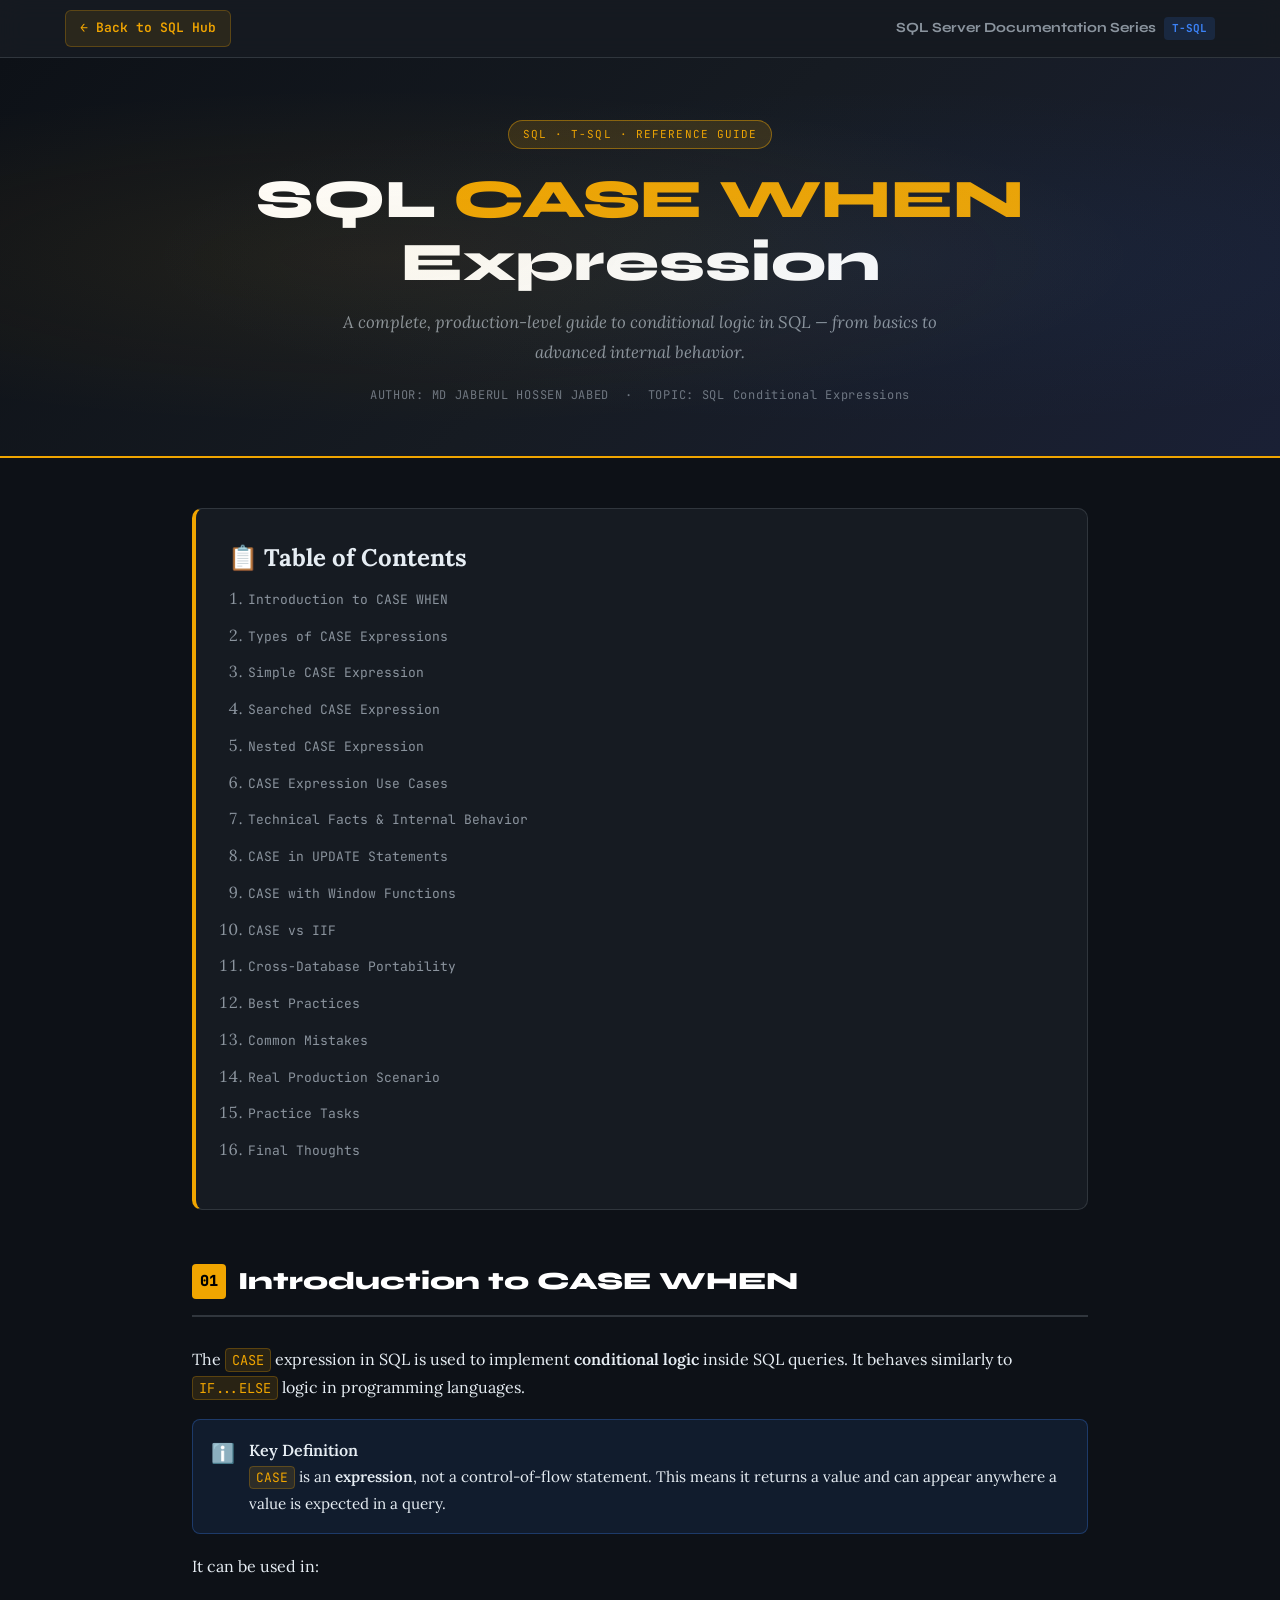
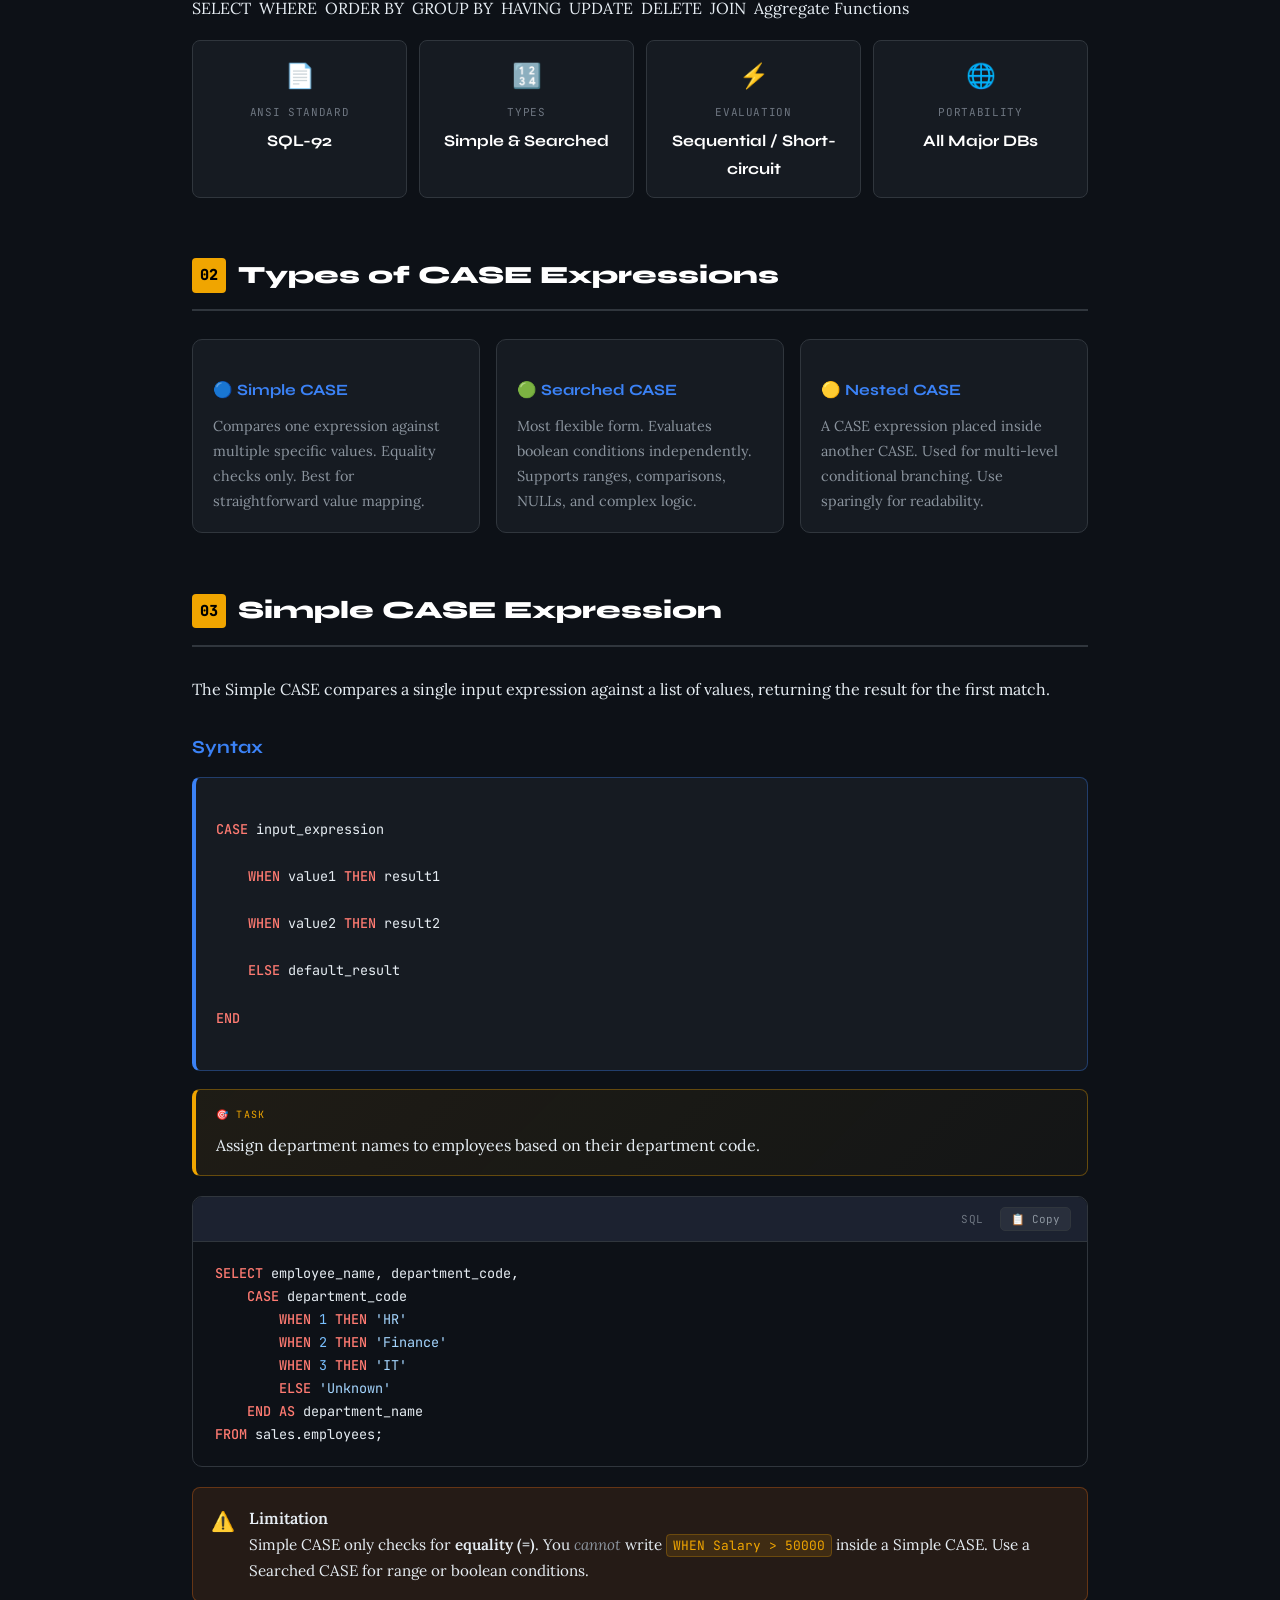
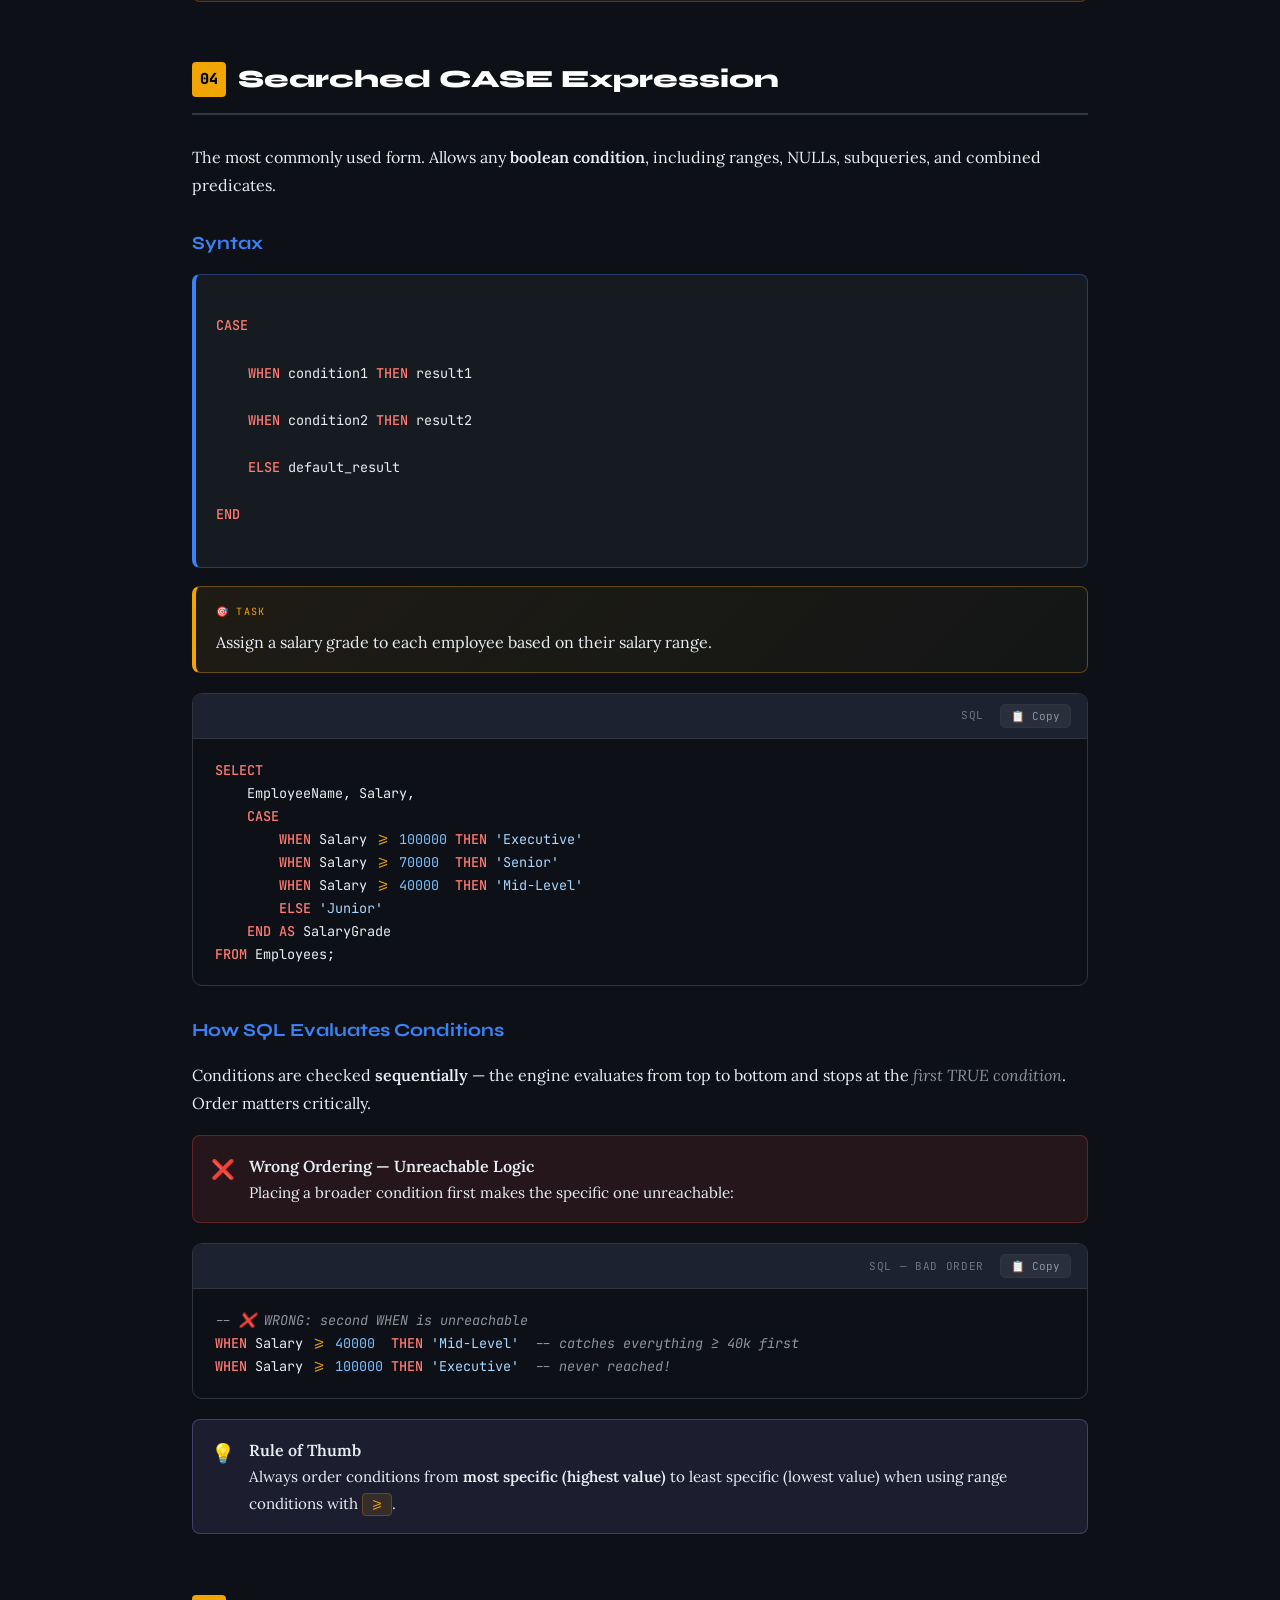
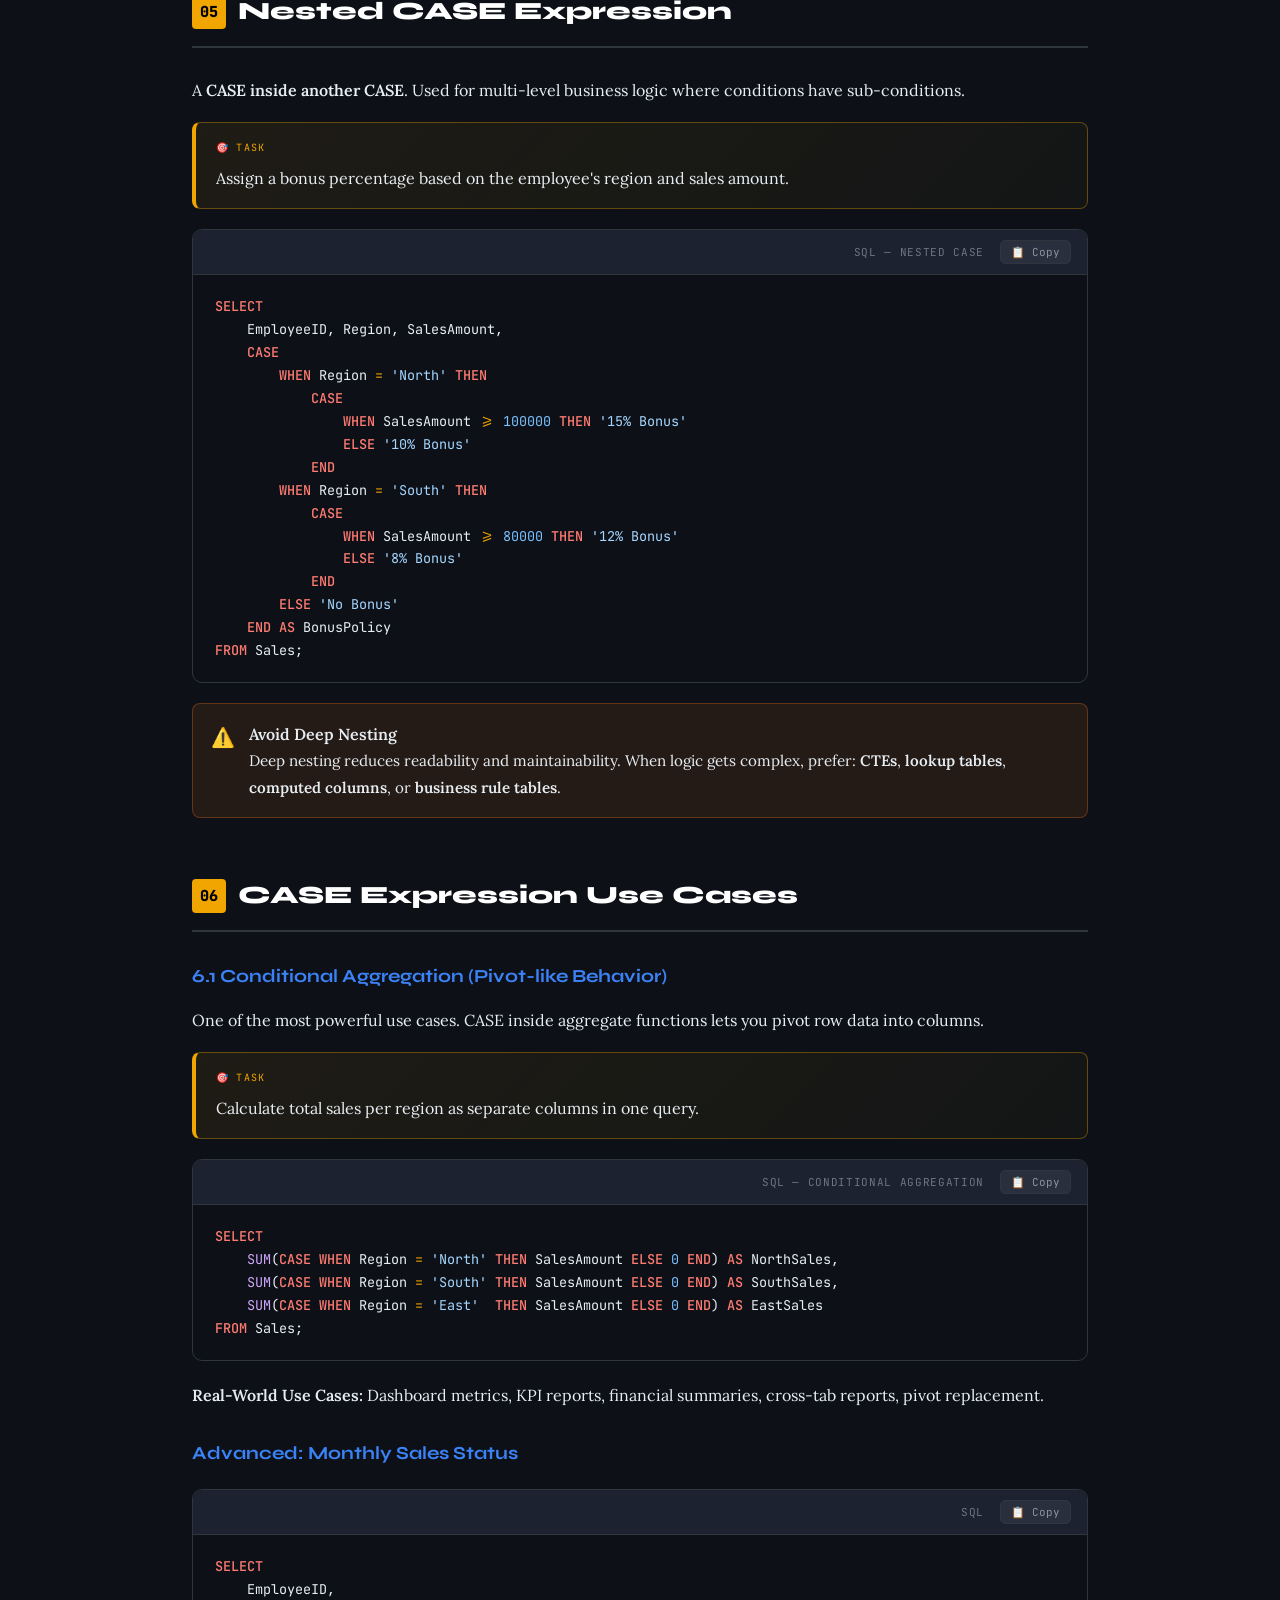
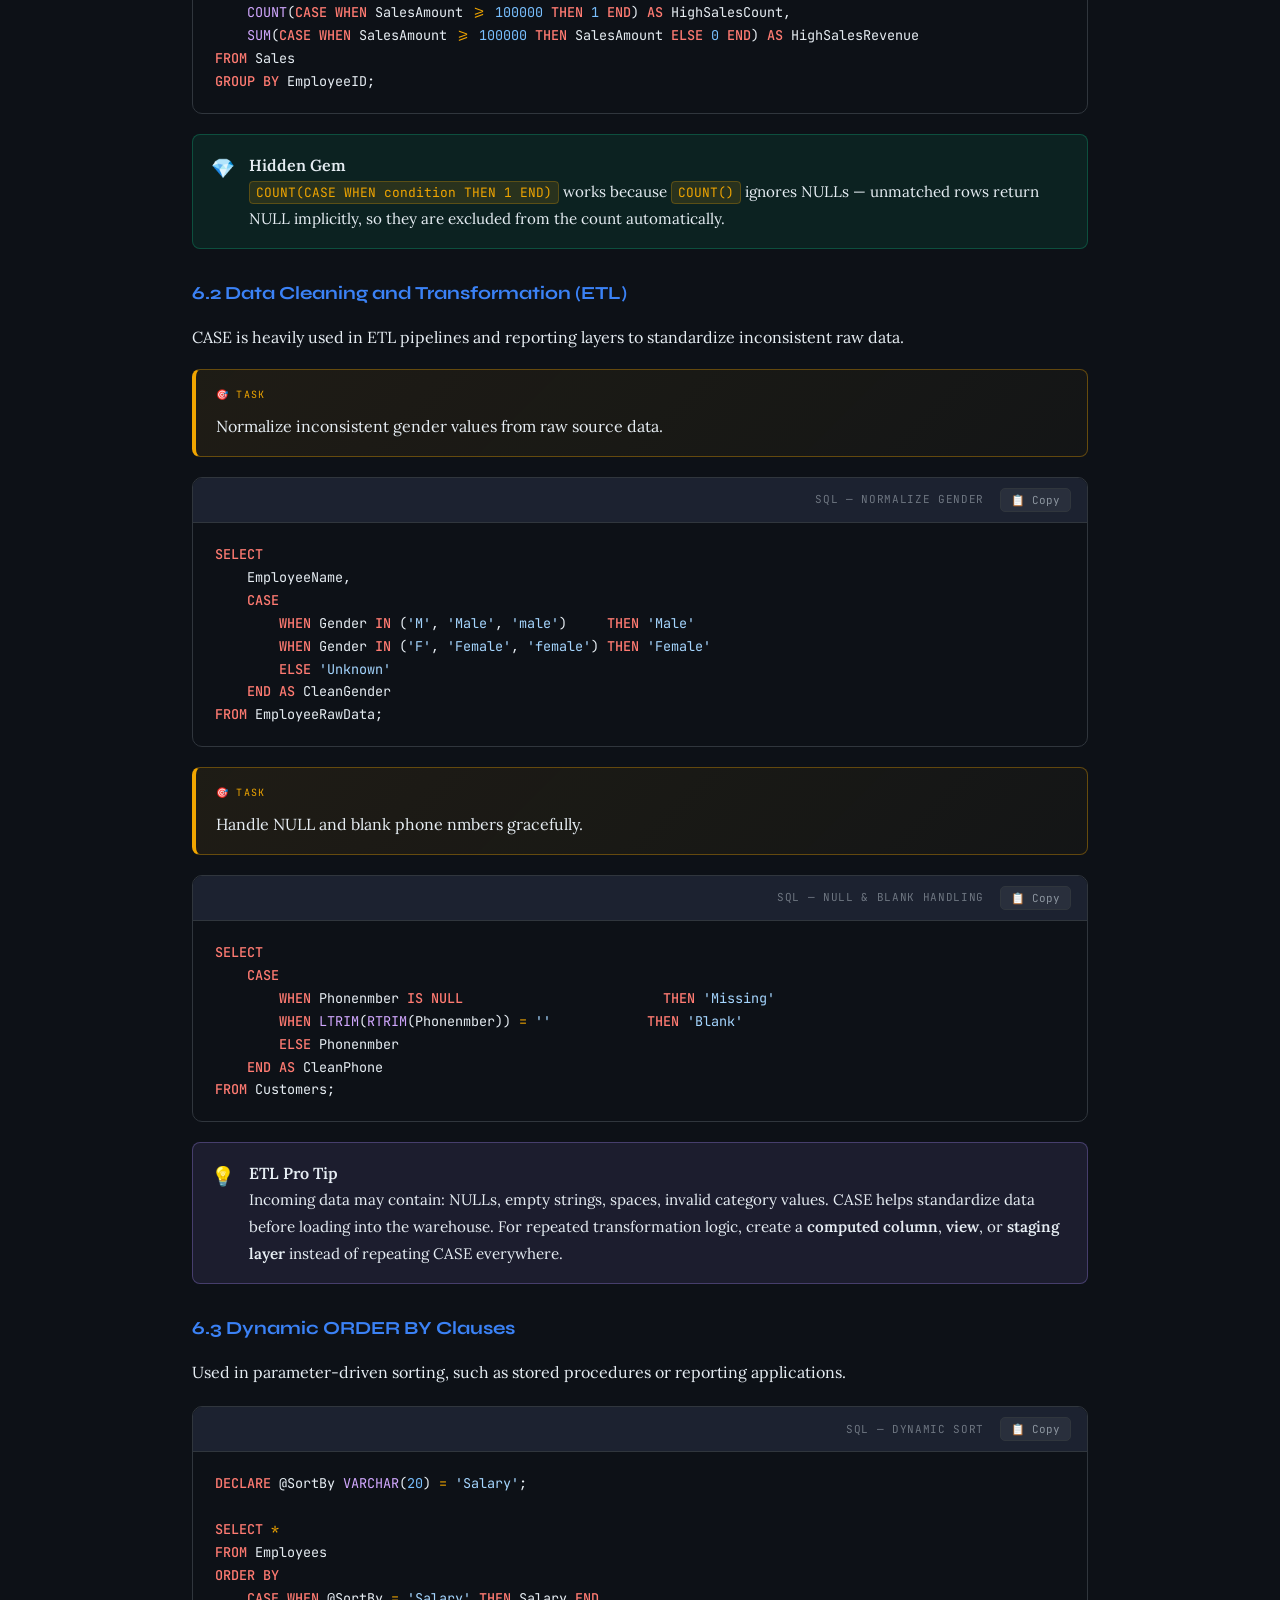
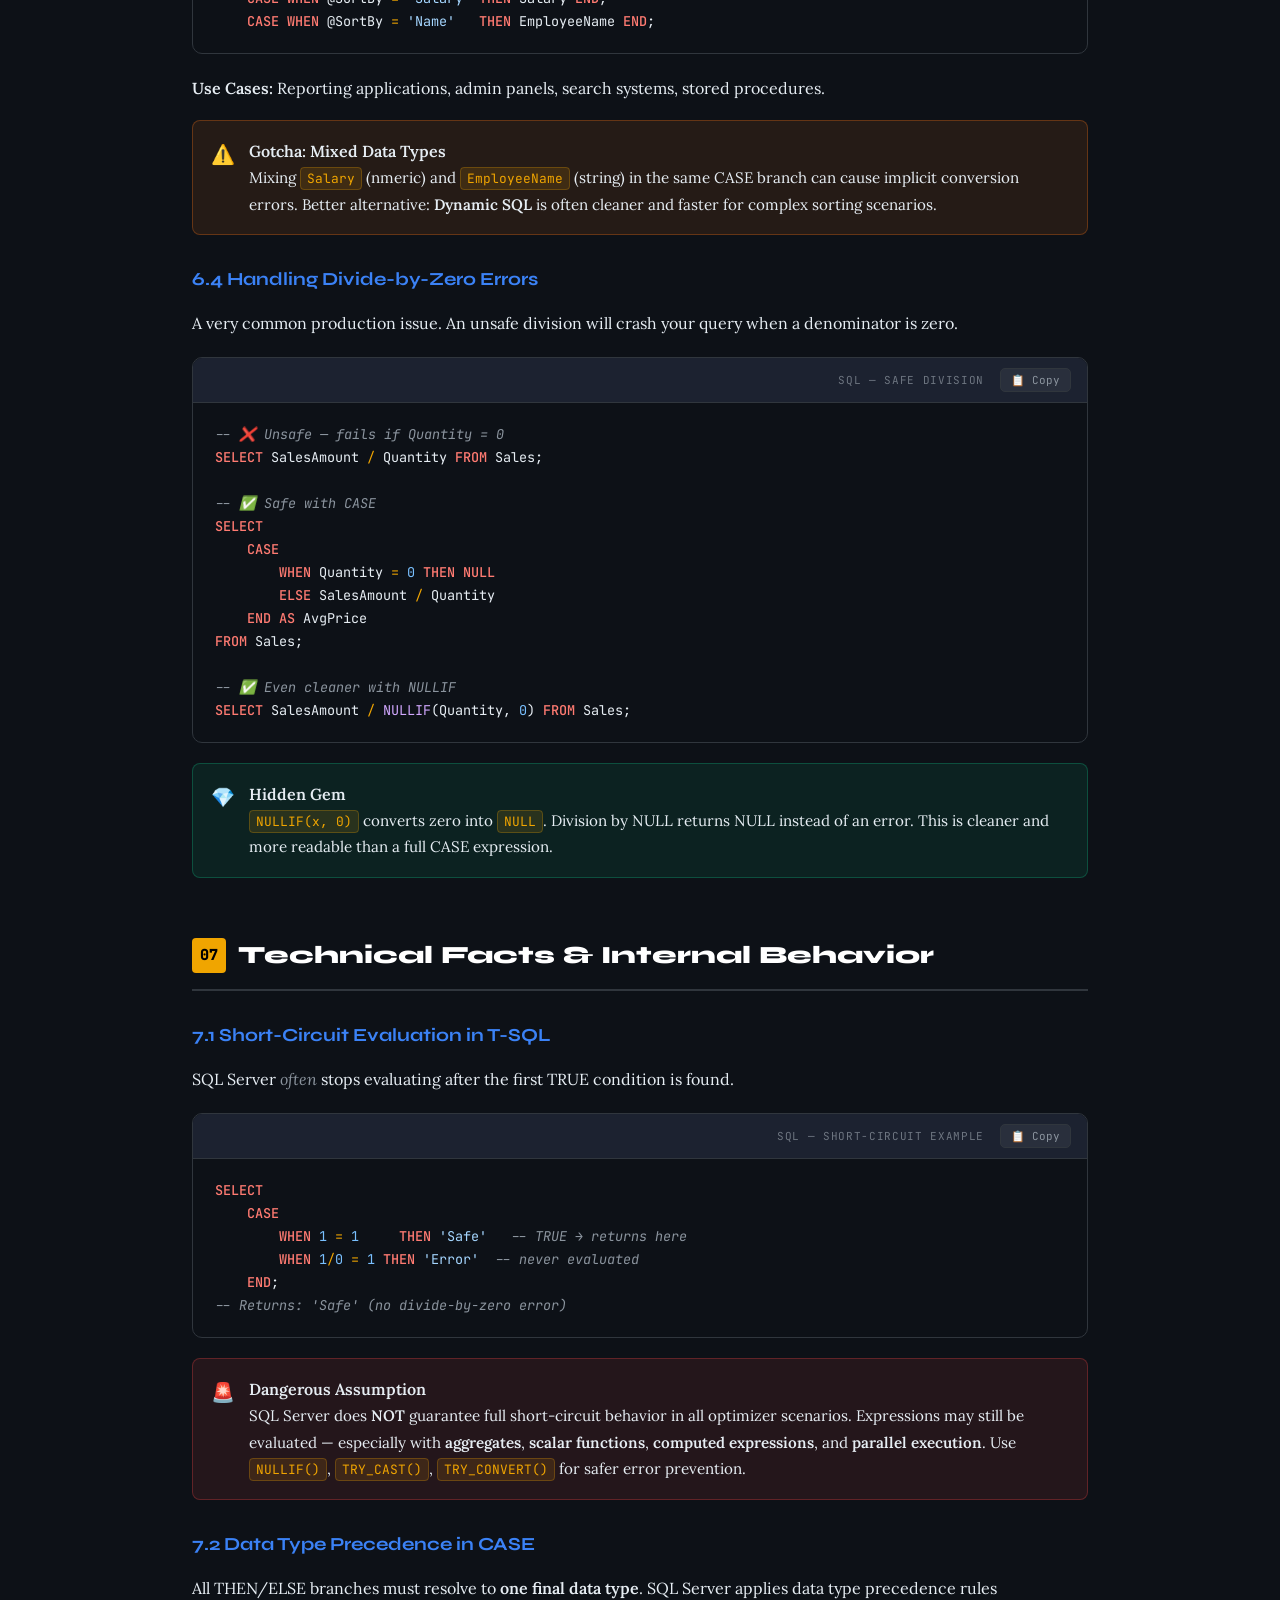
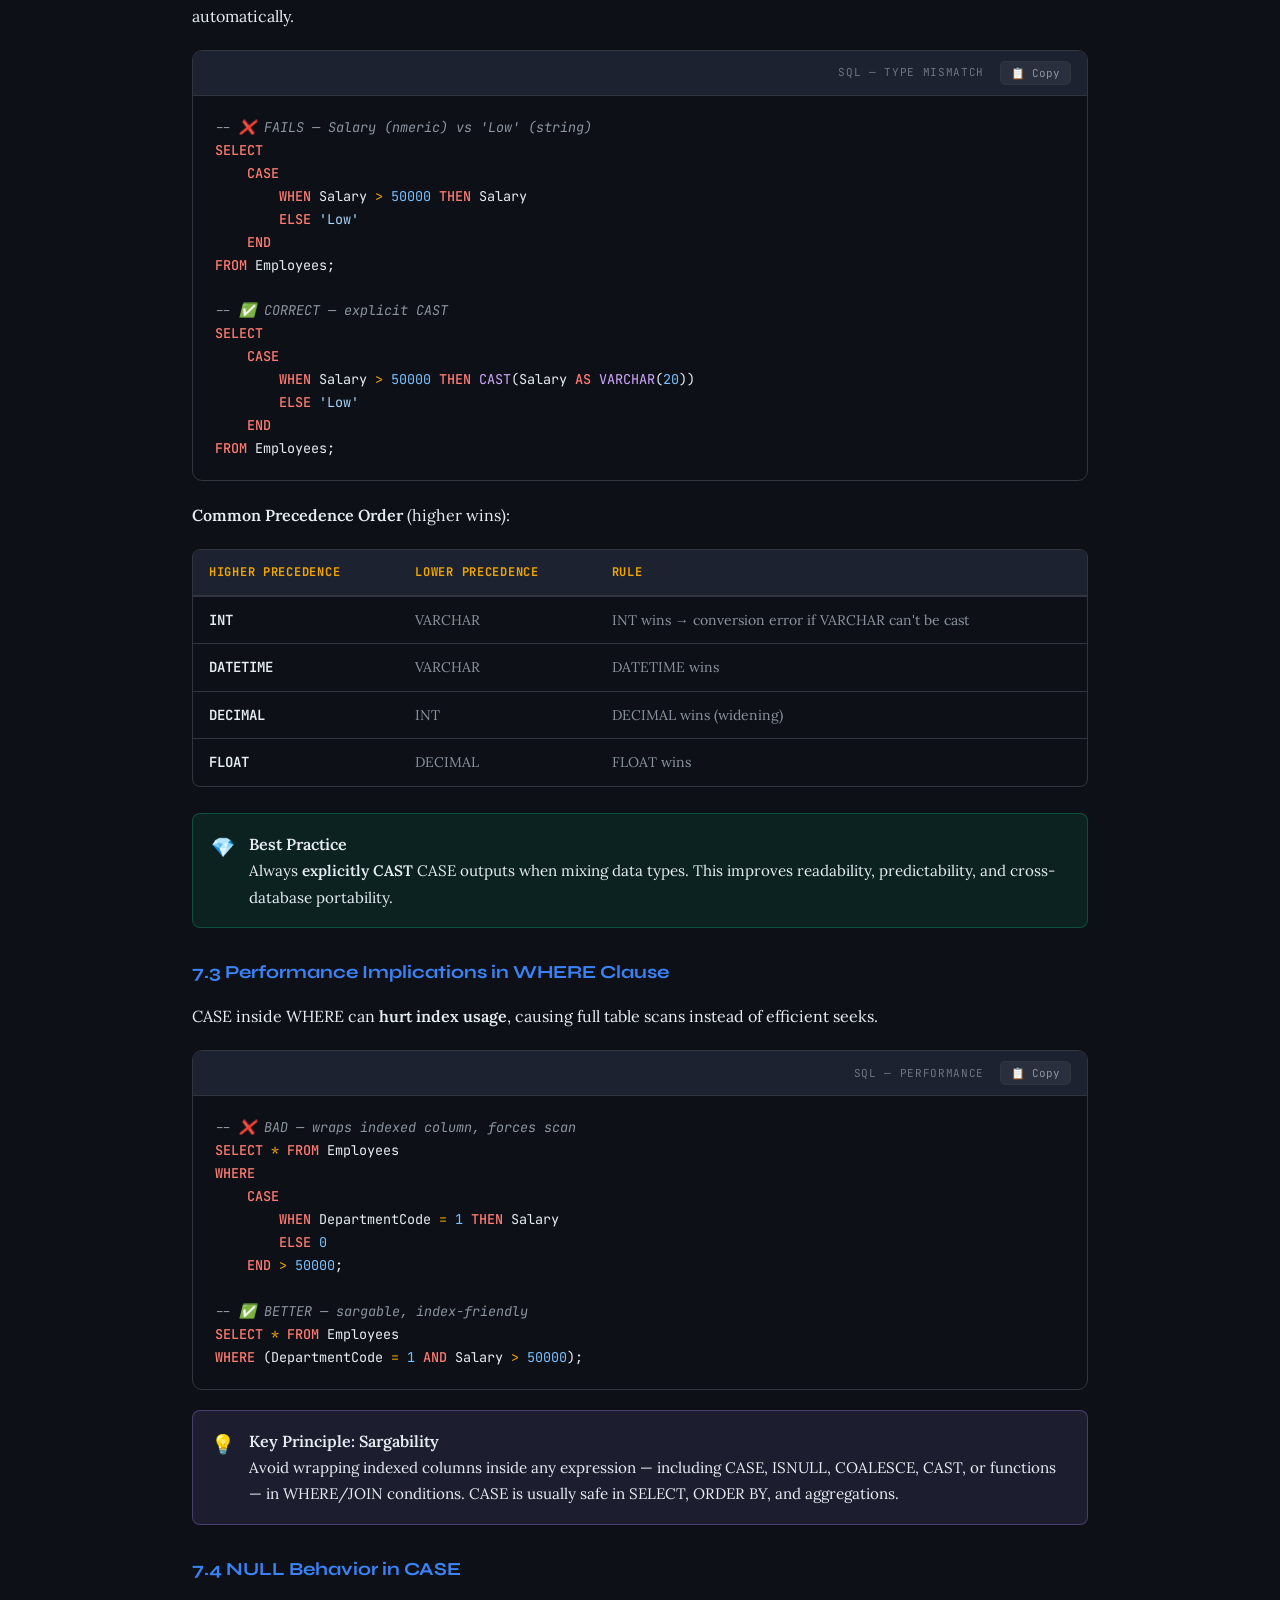
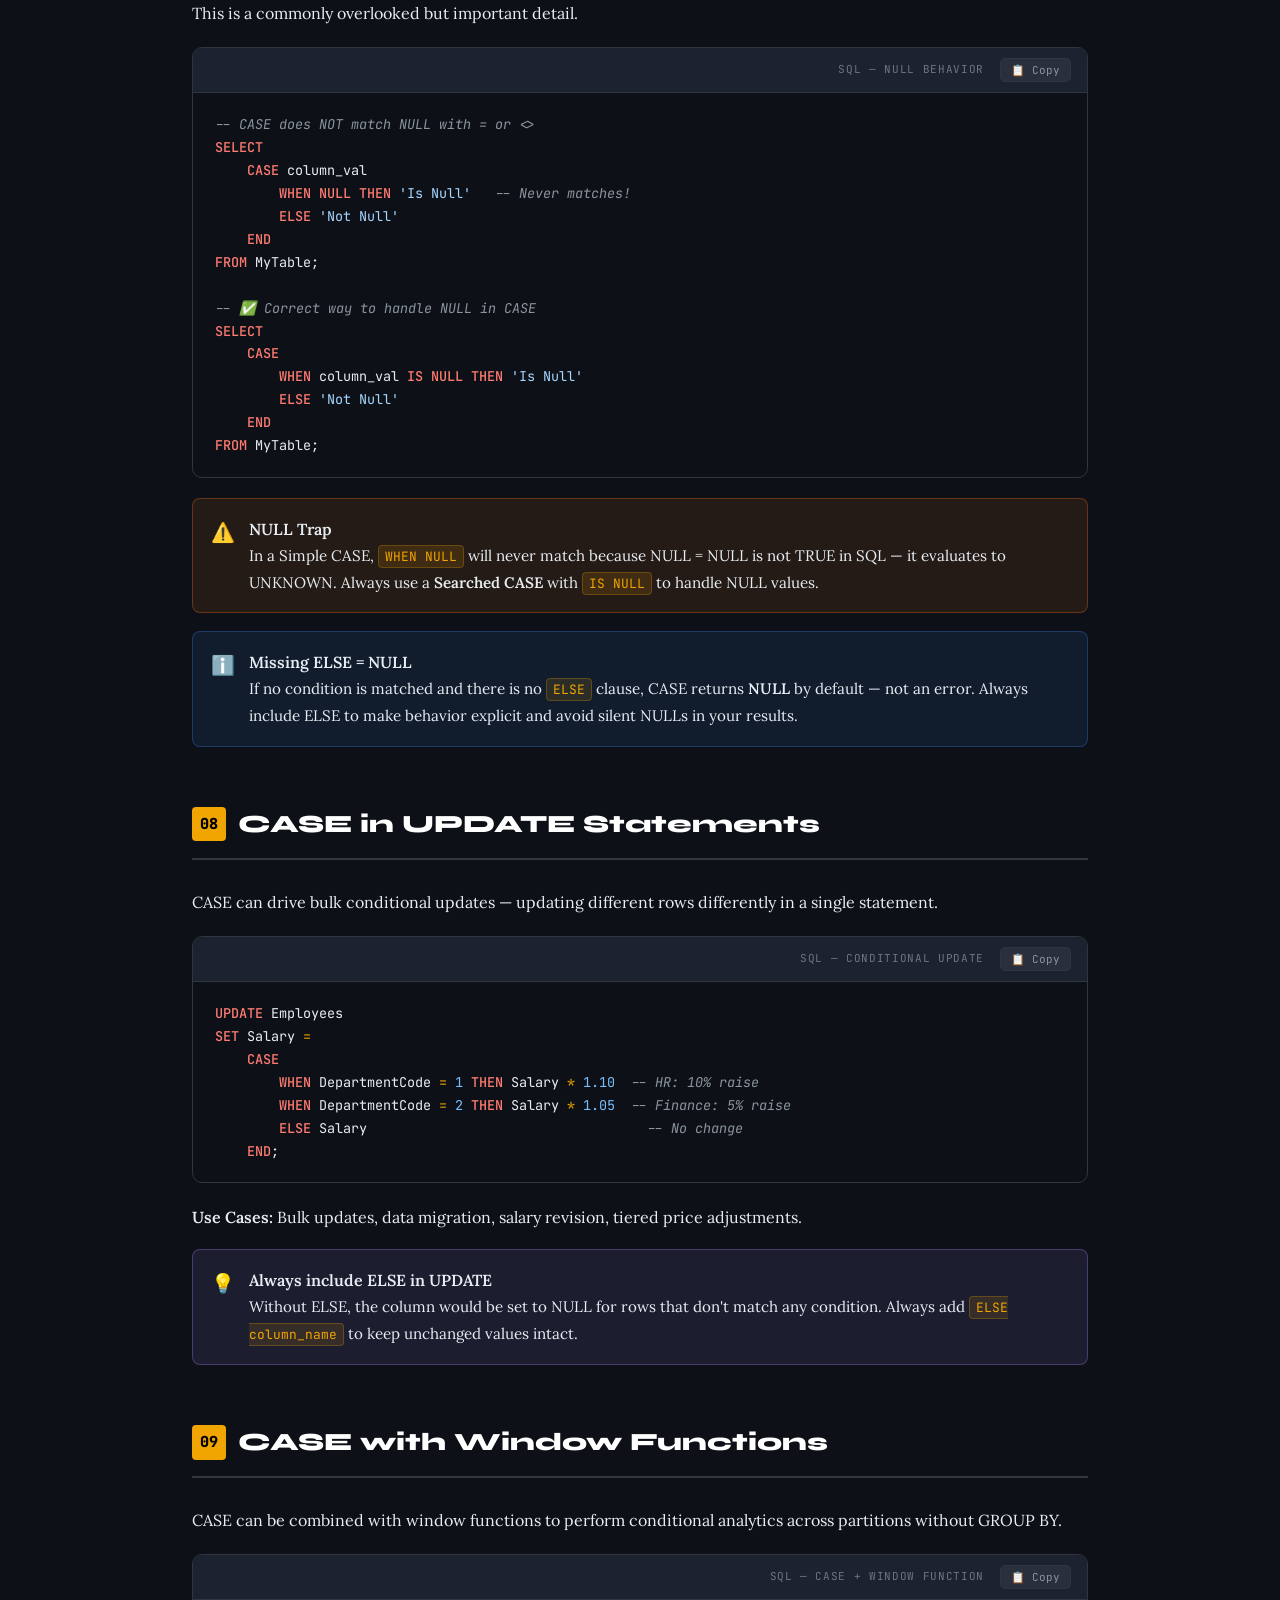
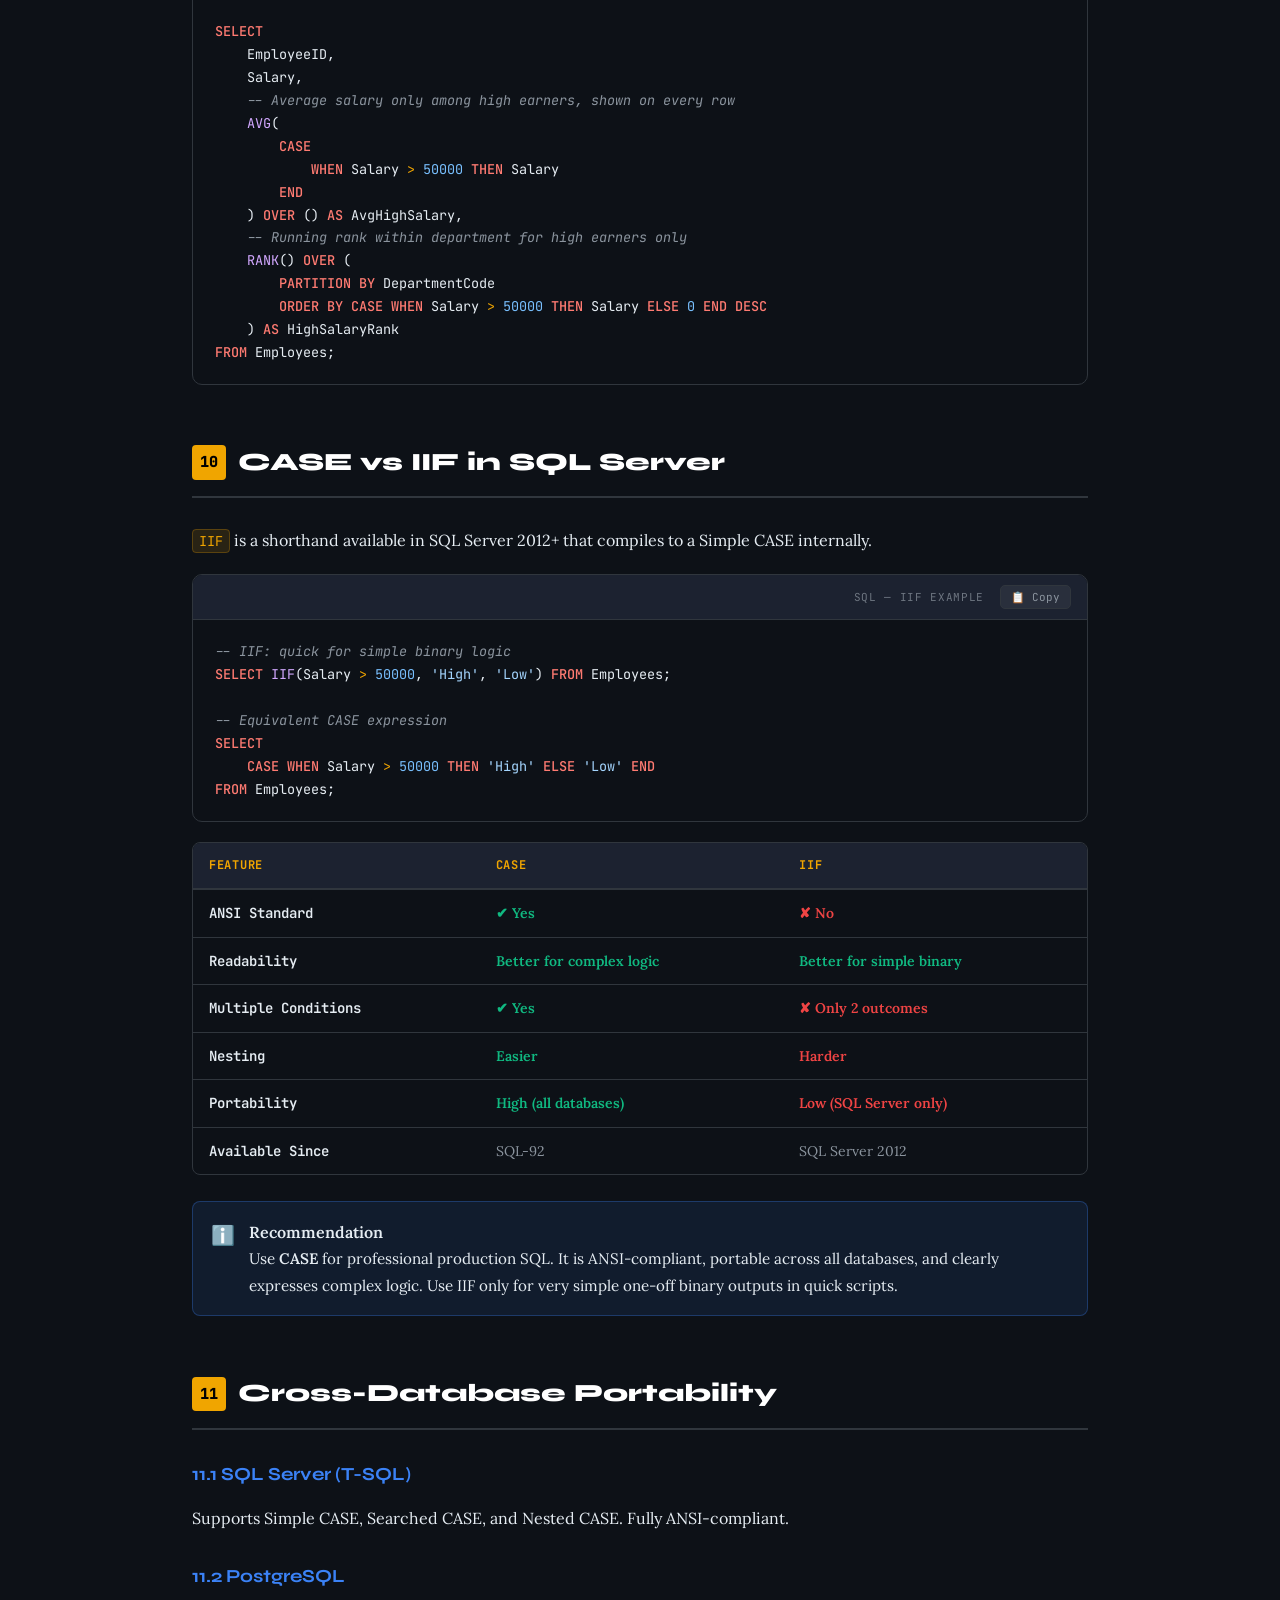
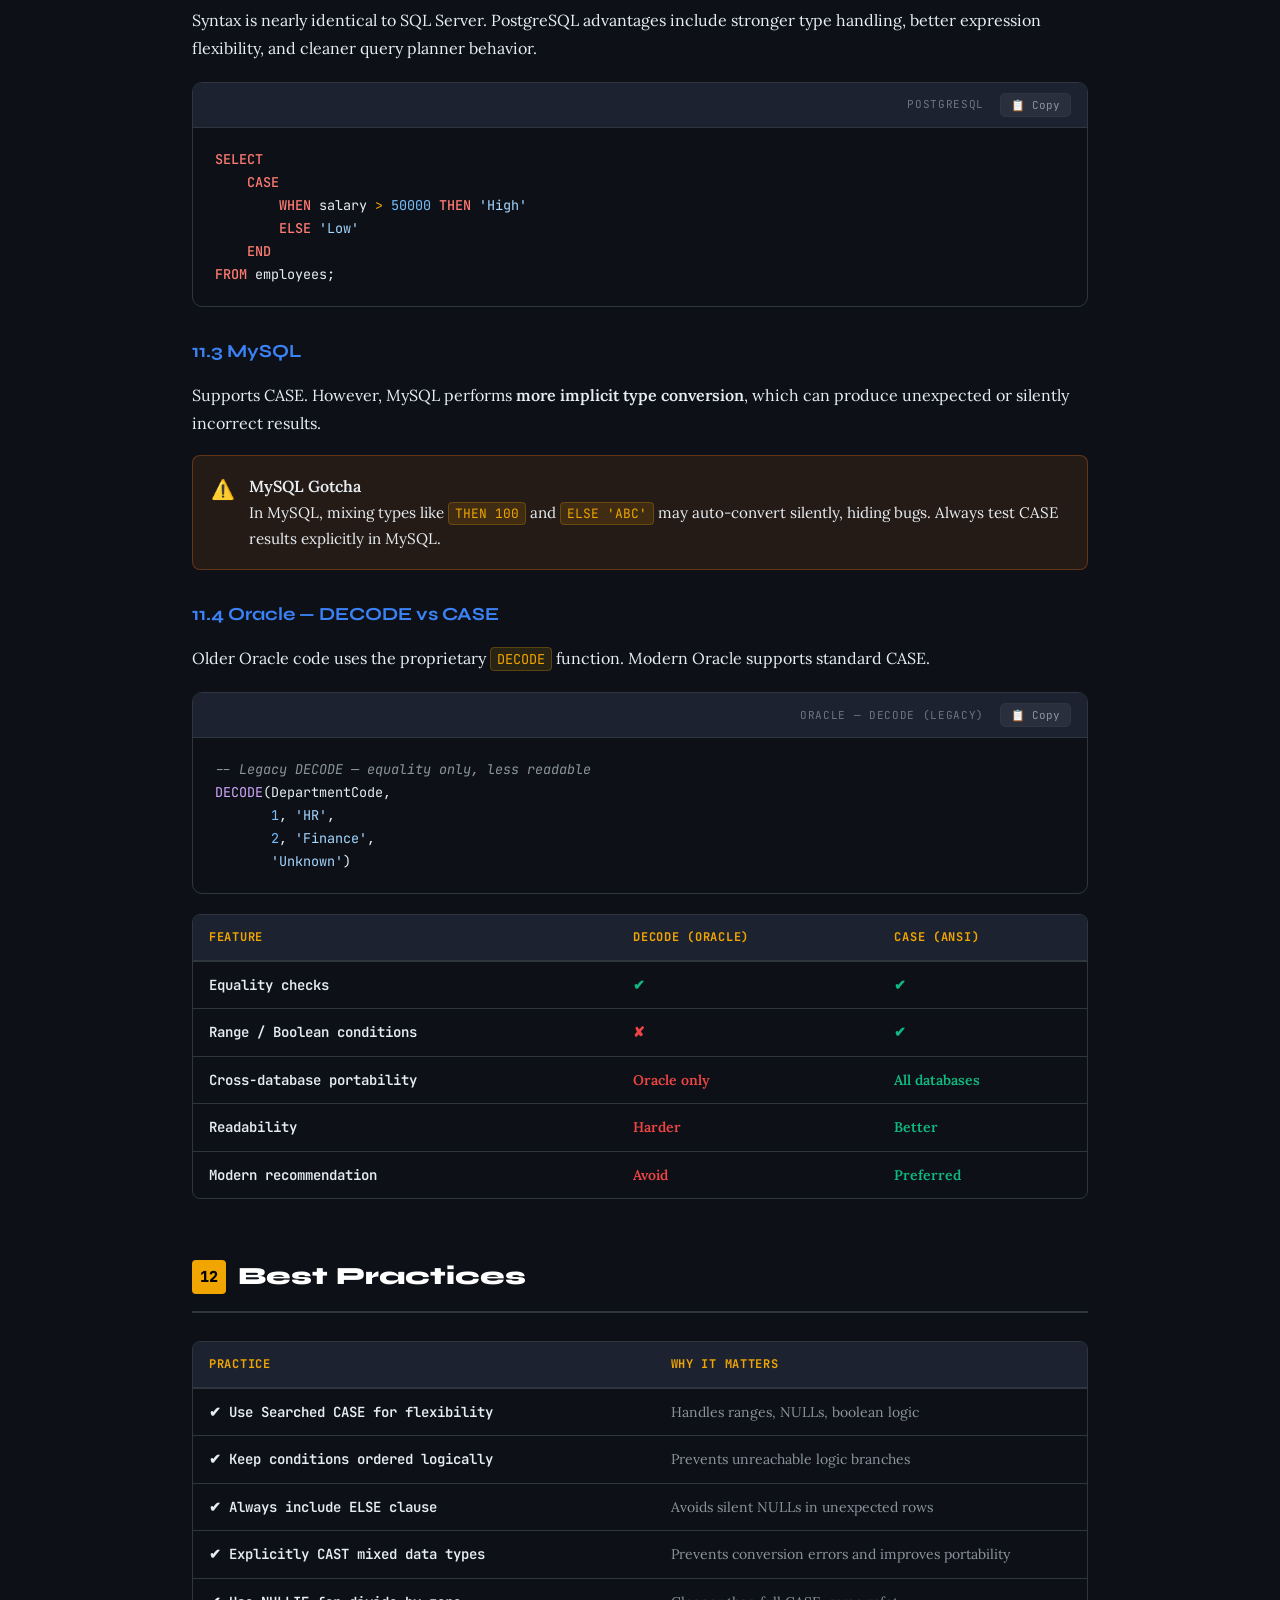
==== commit e346fcfe: "Add files via upload" ====
--- a/CASE_WHEN_Statement.html
+++ b/CASE_WHEN_Statement.html
@@ -1,1344 +1,956 @@
-<!DOCTYPE html>
-<html lang="en">
-<head>
-<meta charset="UTF-8" />
-<meta name="viewport" content="width=device-width, initial-scale=1.0"/>
-<title>SQL CASE WHEN Expression — Complete Guide</title>
-<link href="https://fonts.googleapis.com/css2?family=Syne:wght@400;600;700;800&family=JetBrains+Mono:wght@400;500;600&family=Lora:ital,wght@0,400;0,500;1,400&display=swap" rel="stylesheet"/>
-<style>
-  :root {
-    --bg: #0d1117;
-    --surface: #161b22;
-    --surface2: #1c2230;
-    --border: #30363d;
-    --accent: #f0a500;
-    --accent2: #3b82f6;
-    --accent3: #10b981;
-    --accent4: #ef4444;
-    --text: #e6edf3;
-    --text-muted: #8b949e;
-    --text-dim: #6e7681;
-    --code-bg: #0d1117;
-    --warning: #f97316;
-    --tip: #a78bfa;
-  }
-
-  * { box-sizing: border-box; margin: 0; padding: 0; }
-
-  body {
-    background: var(--bg);
-    color: var(--text);
-    font-family: 'Lora', Georgia, serif;
-    font-size: 16px;
-    line-height: 1.75;
-  }
-
-  /* ── HEADER ── */
-  header {
-    background: linear-gradient(135deg, #0d1117 0%, #161b22 50%, #1a2035 100%);
-    border-bottom: 2px solid var(--accent);
-    padding: 60px 40px 50px;
-    text-align: center;
-    position: relative;
-    overflow: hidden;
-  }
-  header::before {
-    content: '';
-    position: absolute; inset: 0;
-    background: radial-gradient(ellipse at 30% 50%, rgba(240,165,0,.08) 0%, transparent 60%),
-                radial-gradient(ellipse at 70% 50%, rgba(59,130,246,.06) 0%, transparent 60%);
-    pointer-events: none;
-  }
-  header .badge {
-    display: inline-block;
-    background: rgba(240,165,0,.15);
-    border: 1px solid rgba(240,165,0,.4);
-    color: var(--accent);
-    font-family: 'JetBrains Mono', monospace;
-    font-size: 11px;
-    letter-spacing: .1em;
-    padding: 4px 14px;
-    border-radius: 20px;
-    margin-bottom: 20px;
-  }
-  header h1 {
-    font-family: 'Syne', sans-serif;
-    font-size: clamp(2rem, 5vw, 3.4rem);
-    font-weight: 800;
-    color: #fff;
-    letter-spacing: -.02em;
-    margin-bottom: 12px;
-  }
-  header h1 span { color: var(--accent); }
-  header p.sub {
-    font-size: 1.05rem;
-    color: var(--text-muted);
-    max-width: 560px;
-    margin: 0 auto 24px;
-    font-style: italic;
-  }
-  header .meta {
-    font-family: 'JetBrains Mono', monospace;
-    font-size: 12px;
-    color: var(--text-dim);
-    letter-spacing: .05em;
-  }
-
-  /* ── LAYOUT ── */
-  .wrapper {
-    max-width: 900px;
-    margin: 0 auto;
-    padding: 50px 32px 80px;
-  }
-
-  /* ── TOC ── */
-  .toc {
-    background: var(--surface);
-    border: 1px solid var(--border);
-    border-left: 4px solid var(--accent);
-    border-radius: 10px;
-    padding: 28px 32px;
-    margin-bottom: 50px;
-  }
-  .toc h2 {
-    font-family: 'Syne', sans-serif;
-    font-size: 1rem;
-    font-weight: 700;
-    color: var(--accent);
-    letter-spacing: .08em;
-    text-transform: uppercase;
-    margin-bottom: 16px;
-  }
-  .toc ol { padding-left: 20px; }
-  .toc li { margin: 5px 0; }
-  .toc a {
-    color: var(--text-muted);
-    text-decoration: none;
-    font-family: 'JetBrains Mono', monospace;
-    font-size: 13px;
-    transition: color .2s;
-  }
-  .toc a:hover { color: var(--accent); }
-
-  /* ── SECTIONS ── */
-  section { margin-bottom: 56px; }
-
-  h2.section-title {
-    font-family: 'Syne', sans-serif;
-    font-size: 1.55rem;
-    font-weight: 800;
-    color: #fff;
-    padding-bottom: 10px;
-    border-bottom: 2px solid var(--border);
-    margin-bottom: 24px;
-    display: flex;
-    align-items: center;
-    gap: 12px;
-  }
-  h2.section-title .num {
-    background: var(--accent);
-    color: #000;
-    font-size: 12px;
-    font-weight: 800;
-    padding: 2px 9px;
-    border-radius: 4px;
-    font-family: 'JetBrains Mono', monospace;
-  }
-
-  h3.sub-title {
-    font-family: 'Syne', sans-serif;
-    font-size: 1.1rem;
-    font-weight: 700;
-    color: var(--accent2);
-    margin: 28px 0 12px;
-  }
-
-  p { margin-bottom: 14px; color: var(--text); }
-  p:last-child { margin-bottom: 0; }
-
-  ul, ol {
-    padding-left: 22px;
-    margin-bottom: 14px;
-  }
-  li { margin: 4px 0; color: var(--text); }
-
-  strong { color: #fff; font-weight: 600; }
-  em { color: var(--accent); font-style: italic; }
-
-  code.inline {
-    background: rgba(240,165,0,.12);
-    color: var(--accent);
-    font-family: 'JetBrains Mono', monospace;
-    font-size: .85em;
-    padding: 1px 6px;
-    border-radius: 4px;
-    border: 1px solid rgba(240,165,0,.25);
-  }
-
-  /* ── CODE BLOCK ── */
-  .code-wrap {
-    background: var(--code-bg);
-    border: 1px solid var(--border);
-    border-radius: 10px;
-    overflow: hidden;
-    margin: 16px 0 24px;
-  }
-  .code-header {
-    background: var(--surface2);
-    padding: 8px 16px;
-    display: flex;
-    align-items: center;
-    gap: 8px;
-    border-bottom: 1px solid var(--border);
-  }
-  .code-header .dot {
-    width: 10px; height: 10px;
-    border-radius: 50%;
-  }
-  .code-header .dot.r { background: #ef4444; }
-  .code-header .dot.y { background: #f59e0b; }
-  .code-header .dot.g { background: #10b981; }
-  .code-header .lang {
-    margin-left: auto;
-    font-family: 'JetBrains Mono', monospace;
-    font-size: 11px;
-    color: var(--text-dim);
-    letter-spacing: .05em;
-  }
-  pre {
-    padding: 20px 22px;
-    overflow-x: auto;
-    font-family: 'JetBrains Mono', monospace;
-    font-size: 13.5px;
-    line-height: 1.7;
-    color: #cdd9e5;
-  }
-  .kw  { color: #ff7b72; }
-  .fn  { color: #d2a8ff; }
-  .str { color: #a5d6ff; }
-  .num { color: #79c0ff; }
-  .cmt { color: #8b949e; font-style: italic; }
-  .op  { color: var(--accent); }
-
-  /* ── CALLOUTS ── */
-  .callout {
-    border-radius: 8px;
-    padding: 16px 20px;
-    margin: 18px 0;
-    display: flex;
-    gap: 14px;
-    align-items: flex-start;
-  }
-  .callout .icon { font-size: 1.2rem; flex-shrink: 0; margin-top: 1px; }
-  .callout .body { flex: 1; }
-  .callout .body strong {
-    display: block;
-    font-family: 'Syne', sans-serif;
-    font-size: .85rem;
-    letter-spacing: .06em;
-    text-transform: uppercase;
-    margin-bottom: 4px;
-  }
-  .callout .body p { margin: 0; font-size: .95rem; }
-
-  .callout.tip    { background: rgba(167,139,250,.1); border: 1px solid rgba(167,139,250,.3); }
-  .callout.tip .icon { color: var(--tip); }
-  .callout.tip .body strong { color: var(--tip); }
-
-  .callout.warn   { background: rgba(249,115,22,.1); border: 1px solid rgba(249,115,22,.3); }
-  .callout.warn .icon { color: var(--warning); }
-  .callout.warn .body strong { color: var(--warning); }
-
-  .callout.gem    { background: rgba(16,185,129,.1); border: 1px solid rgba(16,185,129,.3); }
-  .callout.gem .icon { color: var(--accent3); }
-  .callout.gem .body strong { color: var(--accent3); }
-
-  .callout.danger { background: rgba(239,68,68,.1); border: 1px solid rgba(239,68,68,.3); }
-  .callout.danger .icon { color: var(--accent4); }
-  .callout.danger .body strong { color: var(--accent4); }
-
-  .callout.info   { background: rgba(59,130,246,.1); border: 1px solid rgba(59,130,246,.3); }
-  .callout.info .icon { color: var(--accent2); }
-  .callout.info .body strong { color: var(--accent2); }
-
-  /* ── TASK BOX ── */
-  .task-box {
-    background: linear-gradient(135deg, rgba(240,165,0,.08), rgba(240,165,0,.03));
-    border: 1px solid rgba(240,165,0,.35);
-    border-left: 4px solid var(--accent);
-    border-radius: 8px;
-    padding: 18px 22px;
-    margin: 20px 0;
-  }
-  .task-box .task-label {
-    font-family: 'JetBrains Mono', monospace;
-    font-size: 10px;
-    color: var(--accent);
-    letter-spacing: .12em;
-    text-transform: uppercase;
-    margin-bottom: 6px;
-    font-weight: 600;
-  }
-  .task-box p { margin: 0; font-size: .95rem; }
-
-  /* ── PRACTICE TASKS ── */
-  .practice-section {
-    background: var(--surface);
-    border: 1px solid var(--border);
-    border-radius: 12px;
-    padding: 28px 30px;
-    margin-top: 18px;
-  }
-  .practice-section h4 {
-    font-family: 'Syne', sans-serif;
-    font-size: 1rem;
-    font-weight: 700;
-    color: var(--accent3);
-    margin-bottom: 16px;
-    display: flex;
-    align-items: center;
-    gap: 8px;
-  }
-  .practice-item {
-    background: var(--code-bg);
-    border: 1px solid var(--border);
-    border-radius: 8px;
-    padding: 14px 18px;
-    margin-bottom: 12px;
-    display: flex;
-    gap: 14px;
-    align-items: flex-start;
-  }
-  .practice-item .pnum {
-    background: var(--accent3);
-    color: #000;
-    font-family: 'JetBrains Mono', monospace;
-    font-size: 11px;
-    font-weight: 700;
-    min-width: 26px; height: 26px;
-    border-radius: 50%;
-    display: flex; align-items: center; justify-content: center;
-    flex-shrink: 0;
-  }
-  .practice-item p { margin: 0; font-size: .93rem; color: var(--text-muted); }
-  .practice-item p strong { color: var(--text); }
-
-  /* ── TABLE ── */
-  .table-wrap { overflow-x: auto; margin: 18px 0 24px; }
-  table {
-    width: 100%;
-    border-collapse: collapse;
-    font-size: 14px;
-    font-family: 'JetBrains Mono', monospace;
-  }
-  thead tr { background: var(--surface2); }
-  th {
-    text-align: left;
-    padding: 11px 16px;
-    color: var(--accent);
-    font-size: 12px;
-    letter-spacing: .06em;
-    text-transform: uppercase;
-    border-bottom: 2px solid var(--border);
-  }
-  td {
-    padding: 10px 16px;
-    border-bottom: 1px solid var(--border);
-    color: var(--text-muted);
-    font-family: 'Lora', serif;
-    font-size: 14px;
-  }
-  td:first-child { color: var(--text); font-family: 'JetBrains Mono', monospace; font-size: 13px; }
-  tbody tr:hover { background: rgba(255,255,255,.02); }
-
-  .yes  { color: var(--accent3) !important; font-family: 'JetBrains Mono', monospace; }
-  .no   { color: var(--accent4) !important; font-family: 'JetBrains Mono', monospace; }
-  .good { color: var(--accent3) !important; }
-  .bad  { color: var(--accent4) !important; }
-
-  /* ── SYNTAX BLOCK ── */
-  .syntax-block {
-    background: var(--surface);
-    border: 1px solid rgba(59,130,246,.3);
-    border-left: 4px solid var(--accent2);
-    border-radius: 8px;
-    padding: 18px 22px;
-    margin: 14px 0 20px;
-    font-family: 'JetBrains Mono', monospace;
-    font-size: 13px;
-    color: #cdd9e5;
-    line-height: 1.8;
-  }
-
-  /* ── DIVIDER ── */
-  hr { border: none; border-top: 1px solid var(--border); margin: 40px 0; }
-
-  /* ── FOOTER ── */
-  footer {
-    text-align: center;
-    padding: 40px 20px;
-    border-top: 1px solid var(--border);
-    color: var(--text-dim);
-    font-family: 'JetBrains Mono', monospace;
-    font-size: 12px;
-    letter-spacing: .04em;
-  }
-
-  /* ── QUICK SYNTAX REFERENCE GRID ── */
-  .type-grid {
-    display: grid;
-    grid-template-columns: repeat(auto-fit, minmax(260px, 1fr));
-    gap: 16px;
-    margin: 18px 0;
-  }
-  .type-card {
-    background: var(--surface);
-    border: 1px solid var(--border);
-    border-radius: 10px;
-    padding: 18px 20px;
-  }
-  .type-card h4 {
-    font-family: 'Syne', sans-serif;
-    font-size: .9rem;
-    font-weight: 700;
-    color: var(--accent2);
-    margin-bottom: 10px;
-  }
-  .type-card p { font-size: .88rem; color: var(--text-muted); margin: 0; }
-
-  /* ── BADGE ROW ── */
-  .badge-row {
-    display: flex;
-    flex-wrap: wrap;
-    gap: 8px;
-    margin: 12px 0;
-  }
-  .badge-item {
-    background: rgba(59,130,246,.12);
-    border: 1px solid rgba(59,130,246,.3);
-    color: var(--accent2);
-    font-family: 'JetBrains Mono', monospace;
-    font-size: 12px;
-    padding: 3px 12px;
-    border-radius: 20px;
-  }
-
-  /* ── KEY FACTS GRID ── */
-  .facts-grid {
-    display: grid;
-    grid-template-columns: repeat(auto-fit, minmax(200px, 1fr));
-    gap: 12px;
-    margin: 18px 0;
-  }
-  .fact-card {
-    background: var(--surface);
-    border: 1px solid var(--border);
-    border-radius: 8px;
-    padding: 14px 16px;
-    text-align: center;
-  }
-  .fact-card .fact-icon { font-size: 1.5rem; margin-bottom: 6px; }
-  .fact-card .fact-label { font-family: 'JetBrains Mono', monospace; font-size: 11px; color: var(--text-dim); letter-spacing: .06em; text-transform: uppercase; }
-  .fact-card .fact-val { font-family: 'Syne', sans-serif; font-size: 1rem; font-weight: 700; color: #fff; margin-top: 4px; }
-</style>
-</head>
-<body>
-
-<!-- ══════════════════════ HEADER ══════════════════════ -->
-<header>
-  <div class="badge">SQL · T-SQL · Reference Guide</div>
-  <h1>SQL <span>CASE WHEN</span> Expression</h1>
-  <p class="sub">A complete, production-level guide to conditional logic in SQL — from basics to advanced internal behavior.</p>
-  <div class="meta">Author: MD JABERUL HOSSEN JABED &nbsp;·&nbsp; Topic: SQL Conditional Expressions</div>
-</header>
-
-<div class="wrapper">
-
-  <!-- ══════ TABLE OF CONTENTS ══════ -->
-  <nav class="toc">
-    <h2>📋 Table of Contents</h2>
-    <ol>
-      <li><a href="#intro">Introduction to CASE WHEN</a></li>
-      <li><a href="#types">Types of CASE Expressions</a></li>
-      <li><a href="#simple">Simple CASE Expression</a></li>
-      <li><a href="#searched">Searched CASE Expression</a></li>
-      <li><a href="#nested">Nested CASE Expression</a></li>
-      <li><a href="#usecases">CASE Expression Use Cases</a></li>
-      <li><a href="#technical">Technical Facts & Internal Behavior</a></li>
-      <li><a href="#update">CASE in UPDATE Statements</a></li>
-      <li><a href="#window">CASE with Window Functions</a></li>
-      <li><a href="#iif">CASE vs IIF</a></li>
-      <li><a href="#portability">Cross-Database Portability</a></li>
-      <li><a href="#bestpractices">Best Practices</a></li>
-      <li><a href="#mistakes">Common Mistakes</a></li>
-      <li><a href="#production">Real Production Scenario</a></li>
-      <li><a href="#practice">Practice Tasks</a></li>
-      <li><a href="#final">Final Thoughts</a></li>
-    </ol>
-  </nav>
-
-  <!-- ══════ INTRO ══════ -->
-  <section id="intro">
-    <h2 class="section-title"><span class="num">01</span> Introduction to CASE WHEN</h2>
-
-    <p>The <code class="inline">CASE</code> expression in SQL is used to implement <strong>conditional logic</strong> inside SQL queries. It behaves similarly to <code class="inline">IF...ELSE</code> logic in programming languages.</p>
-
-    <div class="callout info">
-      <div class="icon">ℹ️</div>
-      <div class="body">
-        <strong>Key Definition</strong>
-        <p><code class="inline">CASE</code> is an <strong>expression</strong>, not a control-of-flow statement. This means it returns a value and can appear anywhere a value is expected in a query.</p>
-      </div>
-    </div>
-
-    <p>It can be used in:</p>
-    <div class="badge-row">
-      <span class="badge-item">SELECT</span>
-      <span class="badge-item">WHERE</span>
-      <span class="badge-item">ORDER BY</span>
-      <span class="badge-item">GROUP BY</span>
-      <span class="badge-item">HAVING</span>
-      <span class="badge-item">UPDATE</span>
-      <span class="badge-item">DELETE</span>
-      <span class="badge-item">JOIN</span>
-      <span class="badge-item">Aggregate Functions</span>
-    </div>
-
-    <div class="facts-grid">
-      <div class="fact-card">
-        <div class="fact-icon">📄</div>
-        <div class="fact-label">ANSI Standard</div>
-        <div class="fact-val">SQL-92</div>
-      </div>
-      <div class="fact-card">
-        <div class="fact-icon">🔢</div>
-        <div class="fact-label">Types</div>
-        <div class="fact-val">Simple & Searched</div>
-      </div>
-      <div class="fact-card">
-        <div class="fact-icon">⚡</div>
-        <div class="fact-label">Evaluation</div>
-        <div class="fact-val">Sequential / Short-circuit</div>
-      </div>
-      <div class="fact-card">
-        <div class="fact-icon">🌐</div>
-        <div class="fact-label">Portability</div>
-        <div class="fact-val">All Major DBs</div>
-      </div>
-    </div>
-  </section>
-
-  <!-- ══════ TYPES ══════ -->
-  <section id="types">
-    <h2 class="section-title"><span class="num">02</span> Types of CASE Expressions</h2>
-    <div class="type-grid">
-      <div class="type-card">
-        <h4>🔵 Simple CASE</h4>
-        <p>Compares one expression against multiple specific values. Equality checks only. Best for straightforward value mapping.</p>
-      </div>
-      <div class="type-card">
-        <h4>🟢 Searched CASE</h4>
-        <p>Most flexible form. Evaluates boolean conditions independently. Supports ranges, comparisons, NULLs, and complex logic.</p>
-      </div>
-      <div class="type-card">
-        <h4>🟡 Nested CASE</h4>
-        <p>A CASE expression placed inside another CASE. Used for multi-level conditional branching. Use sparingly for readability.</p>
-      </div>
-    </div>
-  </section>
-
-  <!-- ══════ SIMPLE CASE ══════ -->
-  <section id="simple">
-    <h2 class="section-title"><span class="num">03</span> Simple CASE Expression</h2>
-    <p>The Simple CASE compares a single input expression against a list of values, returning the result for the first match.</p>
-
-    <h3 class="sub-title">Syntax</h3>
-    <div class="syntax-block">
-<span class="kw">CASE</span> input_expression<br>
-&nbsp;&nbsp;&nbsp;&nbsp;<span class="kw">WHEN</span> value1 <span class="kw">THEN</span> result1<br>
-&nbsp;&nbsp;&nbsp;&nbsp;<span class="kw">WHEN</span> value2 <span class="kw">THEN</span> result2<br>
-&nbsp;&nbsp;&nbsp;&nbsp;<span class="kw">ELSE</span> default_result<br>
-<span class="kw">END</span>
-    </div>
-
-    <div class="task-box">
-      <div class="task-label">🎯 Task</div>
-      <p>Assign department names to employees based on their department code.</p>
-    </div>
-
-    <div class="code-wrap">
-      <div class="code-header">
-        <span class="dot r"></span><span class="dot y"></span><span class="dot g"></span>
-        <span class="lang">SQL</span>
-      </div>
-      <pre><span class="kw">SELECT</span> employee_name, department_code,
-    <span class="kw">CASE</span> department_code
-        <span class="kw">WHEN</span> <span class="num">1</span> <span class="kw">THEN</span> <span class="str">'HR'</span>
-        <span class="kw">WHEN</span> <span class="num">2</span> <span class="kw">THEN</span> <span class="str">'Finance'</span>
-        <span class="kw">WHEN</span> <span class="num">3</span> <span class="kw">THEN</span> <span class="str">'IT'</span>
-        <span class="kw">ELSE</span> <span class="str">'Unknown'</span>
-    <span class="kw">END</span> <span class="kw">AS</span> department_name
-<span class="kw">FROM</span> sales.employees;</pre>
-    </div>
-
-    <div class="callout warn">
-      <div class="icon">⚠️</div>
-      <div class="body">
-        <strong>Limitation</strong>
-        <p>Simple CASE only checks for <strong>equality (=)</strong>. You <em>cannot</em> write <code class="inline">WHEN Salary &gt; 50000</code> inside a Simple CASE. Use a Searched CASE for range or boolean conditions.</p>
-      </div>
-    </div>
-  </section>
-
-  <!-- ══════ SEARCHED CASE ══════ -->
-  <section id="searched">
-    <h2 class="section-title"><span class="num">04</span> Searched CASE Expression</h2>
-    <p>The most commonly used form. Allows any <strong>boolean condition</strong>, including ranges, NULLs, subqueries, and combined predicates.</p>
-
-    <h3 class="sub-title">Syntax</h3>
-    <div class="syntax-block">
-<span class="kw">CASE</span><br>
-&nbsp;&nbsp;&nbsp;&nbsp;<span class="kw">WHEN</span> condition1 <span class="kw">THEN</span> result1<br>
-&nbsp;&nbsp;&nbsp;&nbsp;<span class="kw">WHEN</span> condition2 <span class="kw">THEN</span> result2<br>
-&nbsp;&nbsp;&nbsp;&nbsp;<span class="kw">ELSE</span> default_result<br>
-<span class="kw">END</span>
-    </div>
-
-    <div class="task-box">
-      <div class="task-label">🎯 Task</div>
-      <p>Assign a salary grade to each employee based on their salary range.</p>
-    </div>
-
-    <div class="code-wrap">
-      <div class="code-header">
-        <span class="dot r"></span><span class="dot y"></span><span class="dot g"></span>
-        <span class="lang">SQL</span>
-      </div>
-      <pre><span class="kw">SELECT</span>
-    EmployeeName, Salary,
-    <span class="kw">CASE</span>
-        <span class="kw">WHEN</span> Salary <span class="op">&gt;=</span> <span class="num">100000</span> <span class="kw">THEN</span> <span class="str">'Executive'</span>
-        <span class="kw">WHEN</span> Salary <span class="op">&gt;=</span> <span class="num">70000</span>  <span class="kw">THEN</span> <span class="str">'Senior'</span>
-        <span class="kw">WHEN</span> Salary <span class="op">&gt;=</span> <span class="num">40000</span>  <span class="kw">THEN</span> <span class="str">'Mid-Level'</span>
-        <span class="kw">ELSE</span> <span class="str">'Junior'</span>
-    <span class="kw">END</span> <span class="kw">AS</span> SalaryGrade
-<span class="kw">FROM</span> Employees;</pre>
-    </div>
-
-    <h3 class="sub-title">How SQL Evaluates Conditions</h3>
-    <p>Conditions are checked <strong>sequentially</strong> — the engine evaluates from top to bottom and stops at the <em>first TRUE condition</em>. Order matters critically.</p>
-
-    <div class="callout danger">
-      <div class="icon">❌</div>
-      <div class="body">
-        <strong>Wrong Ordering — Unreachable Logic</strong>
-        <p>Placing a broader condition first makes the specific one unreachable:</p>
-      </div>
-    </div>
-
-    <div class="code-wrap">
-      <div class="code-header">
-        <span class="dot r"></span><span class="dot y"></span><span class="dot g"></span>
-        <span class="lang">SQL — Bad Order</span>
-      </div>
-      <pre><span class="cmt">-- ❌ WRONG: second WHEN is unreachable</span>
-<span class="kw">WHEN</span> Salary <span class="op">&gt;=</span> <span class="num">40000</span>  <span class="kw">THEN</span> <span class="str">'Mid-Level'</span>  <span class="cmt">-- catches everything ≥ 40k first</span>
-<span class="kw">WHEN</span> Salary <span class="op">&gt;=</span> <span class="num">100000</span> <span class="kw">THEN</span> <span class="str">'Executive'</span>  <span class="cmt">-- never reached!</span></pre>
-    </div>
-
-    <div class="callout tip">
-      <div class="icon">💡</div>
-      <div class="body">
-        <strong>Rule of Thumb</strong>
-        <p>Always order conditions from <strong>most specific (highest value)</strong> to least specific (lowest value) when using range conditions with <code class="inline">&gt;=</code>.</p>
-      </div>
-    </div>
-  </section>
-
-  <!-- ══════ NESTED CASE ══════ -->
-  <section id="nested">
-    <h2 class="section-title"><span class="num">05</span> Nested CASE Expression</h2>
-    <p>A <strong>CASE inside another CASE</strong>. Used for multi-level business logic where conditions have sub-conditions.</p>
-
-    <div class="task-box">
-      <div class="task-label">🎯 Task</div>
-      <p>Assign a bonus percentage based on the employee's region and sales amount.</p>
-    </div>
-
-    <div class="code-wrap">
-      <div class="code-header">
-        <span class="dot r"></span><span class="dot y"></span><span class="dot g"></span>
-        <span class="lang">SQL — Nested CASE</span>
-      </div>
-      <pre><span class="kw">SELECT</span>
-    EmployeeID, Region, SalesAmount,
-    <span class="kw">CASE</span>
-        <span class="kw">WHEN</span> Region <span class="op">=</span> <span class="str">'North'</span> <span class="kw">THEN</span>
-            <span class="kw">CASE</span>
-                <span class="kw">WHEN</span> SalesAmount <span class="op">&gt;=</span> <span class="num">100000</span> <span class="kw">THEN</span> <span class="str">'15% Bonus'</span>
-                <span class="kw">ELSE</span> <span class="str">'10% Bonus'</span>
-            <span class="kw">END</span>
-        <span class="kw">WHEN</span> Region <span class="op">=</span> <span class="str">'South'</span> <span class="kw">THEN</span>
-            <span class="kw">CASE</span>
-                <span class="kw">WHEN</span> SalesAmount <span class="op">&gt;=</span> <span class="num">80000</span> <span class="kw">THEN</span> <span class="str">'12% Bonus'</span>
-                <span class="kw">ELSE</span> <span class="str">'8% Bonus'</span>
-            <span class="kw">END</span>
-        <span class="kw">ELSE</span> <span class="str">'No Bonus'</span>
-    <span class="kw">END</span> <span class="kw">AS</span> BonusPolicy
-<span class="kw">FROM</span> Sales;</pre>
-    </div>
-
-    <div class="callout warn">
-      <div class="icon">⚠️</div>
-      <div class="body">
-        <strong>Avoid Deep Nesting</strong>
-        <p>Deep nesting reduces readability and maintainability. When logic gets complex, prefer: <strong>CTEs</strong>, <strong>lookup tables</strong>, <strong>computed columns</strong>, or <strong>business rule tables</strong>.</p>
-      </div>
-    </div>
-  </section>
-
-  <!-- ══════ USE CASES ══════ -->
-  <section id="usecases">
-    <h2 class="section-title"><span class="num">06</span> CASE Expression Use Cases</h2>
-
-    <!-- Conditional Aggregation -->
-    <h3 class="sub-title">6.1 Conditional Aggregation (Pivot-like Behavior)</h3>
-    <p>One of the most powerful use cases. CASE inside aggregate functions lets you pivot row data into columns.</p>
-
-    <div class="task-box">
-      <div class="task-label">🎯 Task</div>
-      <p>Calculate total sales per region as separate columns in one query.</p>
-    </div>
-
-    <div class="code-wrap">
-      <div class="code-header">
-        <span class="dot r"></span><span class="dot y"></span><span class="dot g"></span>
-        <span class="lang">SQL — Conditional Aggregation</span>
-      </div>
-      <pre><span class="kw">SELECT</span>
-    <span class="fn">SUM</span>(<span class="kw">CASE WHEN</span> Region <span class="op">=</span> <span class="str">'North'</span> <span class="kw">THEN</span> SalesAmount <span class="kw">ELSE</span> <span class="num">0</span> <span class="kw">END</span>) <span class="kw">AS</span> NorthSales,
-    <span class="fn">SUM</span>(<span class="kw">CASE WHEN</span> Region <span class="op">=</span> <span class="str">'South'</span> <span class="kw">THEN</span> SalesAmount <span class="kw">ELSE</span> <span class="num">0</span> <span class="kw">END</span>) <span class="kw">AS</span> SouthSales,
-    <span class="fn">SUM</span>(<span class="kw">CASE WHEN</span> Region <span class="op">=</span> <span class="str">'East'</span>  <span class="kw">THEN</span> SalesAmount <span class="kw">ELSE</span> <span class="num">0</span> <span class="kw">END</span>) <span class="kw">AS</span> EastSales
-<span class="kw">FROM</span> Sales;</pre>
-    </div>
-
-    <p><strong>Real-World Use Cases:</strong> Dashboard metrics, KPI reports, financial summaries, cross-tab reports, pivot replacement.</p>
-
-    <h3 class="sub-title">Advanced: Monthly Sales Status</h3>
-    <div class="code-wrap">
-      <div class="code-header">
-        <span class="dot r"></span><span class="dot y"></span><span class="dot g"></span>
-        <span class="lang">SQL</span>
-      </div>
-      <pre><span class="kw">SELECT</span>
-    EmployeeID,
-    <span class="fn">COUNT</span>(<span class="kw">CASE WHEN</span> SalesAmount <span class="op">&gt;=</span> <span class="num">100000</span> <span class="kw">THEN</span> <span class="num">1</span> <span class="kw">END</span>) <span class="kw">AS</span> HighSalesCount,
-    <span class="fn">SUM</span>(<span class="kw">CASE WHEN</span> SalesAmount <span class="op">&gt;=</span> <span class="num">100000</span> <span class="kw">THEN</span> SalesAmount <span class="kw">ELSE</span> <span class="num">0</span> <span class="kw">END</span>) <span class="kw">AS</span> HighSalesRevenue
-<span class="kw">FROM</span> Sales
-<span class="kw">GROUP BY</span> EmployeeID;</pre>
-    </div>
-
-    <div class="callout gem">
-      <div class="icon">💎</div>
-      <div class="body">
-        <strong>Hidden Gem</strong>
-        <p><code class="inline">COUNT(CASE WHEN condition THEN 1 END)</code> works because <code class="inline">COUNT()</code> ignores NULLs — unmatched rows return NULL implicitly, so they are excluded from the count automatically.</p>
-      </div>
-    </div>
-
-    <!-- Data Cleaning -->
-    <h3 class="sub-title">6.2 Data Cleaning and Transformation (ETL)</h3>
-    <p>CASE is heavily used in ETL pipelines and reporting layers to standardize inconsistent raw data.</p>
-
-    <div class="task-box">
-      <div class="task-label">🎯 Task</div>
-      <p>Normalize inconsistent gender values from raw source data.</p>
-    </div>
-
-    <div class="code-wrap">
-      <div class="code-header">
-        <span class="dot r"></span><span class="dot y"></span><span class="dot g"></span>
-        <span class="lang">SQL — Normalize Gender</span>
-      </div>
-      <pre><span class="kw">SELECT</span>
-    EmployeeName,
-    <span class="kw">CASE</span>
-        <span class="kw">WHEN</span> Gender <span class="kw">IN</span> (<span class="str">'M'</span>, <span class="str">'Male'</span>, <span class="str">'male'</span>)     <span class="kw">THEN</span> <span class="str">'Male'</span>
-        <span class="kw">WHEN</span> Gender <span class="kw">IN</span> (<span class="str">'F'</span>, <span class="str">'Female'</span>, <span class="str">'female'</span>) <span class="kw">THEN</span> <span class="str">'Female'</span>
-        <span class="kw">ELSE</span> <span class="str">'Unknown'</span>
-    <span class="kw">END</span> <span class="kw">AS</span> CleanGender
-<span class="kw">FROM</span> EmployeeRawData;</pre>
-    </div>
-
-    <div class="task-box">
-      <div class="task-label">🎯 Task</div>
-      <p>Handle NULL and blank phone numbers gracefully.</p>
-    </div>
-
-    <div class="code-wrap">
-      <div class="code-header">
-        <span class="dot r"></span><span class="dot y"></span><span class="dot g"></span>
-        <span class="lang">SQL — NULL & Blank Handling</span>
-      </div>
-      <pre><span class="kw">SELECT</span>
-    <span class="kw">CASE</span>
-        <span class="kw">WHEN</span> PhoneNumber <span class="kw">IS NULL</span>                         <span class="kw">THEN</span> <span class="str">'Missing'</span>
-        <span class="kw">WHEN</span> <span class="fn">LTRIM</span>(<span class="fn">RTRIM</span>(PhoneNumber)) <span class="op">=</span> <span class="str">''</span>            <span class="kw">THEN</span> <span class="str">'Blank'</span>
-        <span class="kw">ELSE</span> PhoneNumber
-    <span class="kw">END</span> <span class="kw">AS</span> CleanPhone
-<span class="kw">FROM</span> Customers;</pre>
-    </div>
-
-    <div class="callout tip">
-      <div class="icon">💡</div>
-      <div class="body">
-        <strong>ETL Pro Tip</strong>
-        <p>Incoming data may contain: NULLs, empty strings, spaces, invalid category values. CASE helps standardize data before loading into the warehouse. For repeated transformation logic, create a <strong>computed column</strong>, <strong>view</strong>, or <strong>staging layer</strong> instead of repeating CASE everywhere.</p>
-      </div>
-    </div>
-
-    <!-- Dynamic ORDER BY -->
-    <h3 class="sub-title">6.3 Dynamic ORDER BY Clauses</h3>
-    <p>Used in parameter-driven sorting, such as stored procedures or reporting applications.</p>
-
-    <div class="code-wrap">
-      <div class="code-header">
-        <span class="dot r"></span><span class="dot y"></span><span class="dot g"></span>
-        <span class="lang">SQL — Dynamic Sort</span>
-      </div>
-      <pre><span class="kw">DECLARE</span> @SortBy <span class="fn">VARCHAR</span>(<span class="num">20</span>) <span class="op">=</span> <span class="str">'Salary'</span>;
-
-<span class="kw">SELECT</span> <span class="op">*</span>
-<span class="kw">FROM</span> Employees
-<span class="kw">ORDER BY</span>
-    <span class="kw">CASE WHEN</span> @SortBy <span class="op">=</span> <span class="str">'Salary'</span> <span class="kw">THEN</span> Salary <span class="kw">END</span>,
-    <span class="kw">CASE WHEN</span> @SortBy <span class="op">=</span> <span class="str">'Name'</span>   <span class="kw">THEN</span> EmployeeName <span class="kw">END</span>;</pre>
-    </div>
-
-    <p><strong>Use Cases:</strong> Reporting applications, admin panels, search systems, stored procedures.</p>
-
-    <div class="callout warn">
-      <div class="icon">⚠️</div>
-      <div class="body">
-        <strong>Gotcha: Mixed Data Types</strong>
-        <p>Mixing <code class="inline">Salary</code> (numeric) and <code class="inline">EmployeeName</code> (string) in the same CASE branch can cause implicit conversion errors. Better alternative: <strong>Dynamic SQL</strong> is often cleaner and faster for complex sorting scenarios.</p>
-      </div>
-    </div>
-
-    <!-- Divide by Zero -->
-    <h3 class="sub-title">6.4 Handling Divide-by-Zero Errors</h3>
-    <p>A very common production issue. An unsafe division will crash your query when a denominator is zero.</p>
-
-    <div class="code-wrap">
-      <div class="code-header">
-        <span class="dot r"></span><span class="dot y"></span><span class="dot g"></span>
-        <span class="lang">SQL — Safe Division</span>
-      </div>
-      <pre><span class="cmt">-- ❌ Unsafe — fails if Quantity = 0</span>
-<span class="kw">SELECT</span> SalesAmount <span class="op">/</span> Quantity <span class="kw">FROM</span> Sales;
-
-<span class="cmt">-- ✅ Safe with CASE</span>
-<span class="kw">SELECT</span>
-    <span class="kw">CASE</span>
-        <span class="kw">WHEN</span> Quantity <span class="op">=</span> <span class="num">0</span> <span class="kw">THEN</span> <span class="kw">NULL</span>
-        <span class="kw">ELSE</span> SalesAmount <span class="op">/</span> Quantity
-    <span class="kw">END</span> <span class="kw">AS</span> AvgPrice
-<span class="kw">FROM</span> Sales;
-
-<span class="cmt">-- ✅ Even cleaner with NULLIF</span>
-<span class="kw">SELECT</span> SalesAmount <span class="op">/</span> <span class="fn">NULLIF</span>(Quantity, <span class="num">0</span>) <span class="kw">FROM</span> Sales;</pre>
-    </div>
-
-    <div class="callout gem">
-      <div class="icon">💎</div>
-      <div class="body">
-        <strong>Hidden Gem</strong>
-        <p><code class="inline">NULLIF(x, 0)</code> converts zero into <code class="inline">NULL</code>. Division by NULL returns NULL instead of an error. This is cleaner and more readable than a full CASE expression.</p>
-      </div>
-    </div>
-  </section>
-
-  <!-- ══════ TECHNICAL ══════ -->
-  <section id="technical">
-    <h2 class="section-title"><span class="num">07</span> Technical Facts & Internal Behavior</h2>
-
-    <h3 class="sub-title">7.1 Short-Circuit Evaluation in T-SQL</h3>
-    <p>SQL Server <em>often</em> stops evaluating after the first TRUE condition is found.</p>
-
-    <div class="code-wrap">
-      <div class="code-header">
-        <span class="dot r"></span><span class="dot y"></span><span class="dot g"></span>
-        <span class="lang">SQL — Short-Circuit Example</span>
-      </div>
-      <pre><span class="kw">SELECT</span>
-    <span class="kw">CASE</span>
-        <span class="kw">WHEN</span> <span class="num">1</span> <span class="op">=</span> <span class="num">1</span>     <span class="kw">THEN</span> <span class="str">'Safe'</span>   <span class="cmt">-- TRUE → returns here</span>
-        <span class="kw">WHEN</span> <span class="num">1</span><span class="op">/</span><span class="num">0</span> <span class="op">=</span> <span class="num">1</span> <span class="kw">THEN</span> <span class="str">'Error'</span>  <span class="cmt">-- never evaluated</span>
-    <span class="kw">END</span>;
-<span class="cmt">-- Returns: 'Safe' (no divide-by-zero error)</span></pre>
-    </div>
-
-    <div class="callout danger">
-      <div class="icon">🚨</div>
-      <div class="body">
-        <strong>Dangerous Assumption</strong>
-        <p>SQL Server does <strong>NOT</strong> guarantee full short-circuit behavior in all optimizer scenarios. Expressions may still be evaluated — especially with <strong>aggregates</strong>, <strong>scalar functions</strong>, <strong>computed expressions</strong>, and <strong>parallel execution</strong>. Use <code class="inline">NULLIF()</code>, <code class="inline">TRY_CAST()</code>, <code class="inline">TRY_CONVERT()</code> for safer error prevention.</p>
-      </div>
-    </div>
-
-    <h3 class="sub-title">7.2 Data Type Precedence in CASE</h3>
-    <p>All THEN/ELSE branches must resolve to <strong>one final data type</strong>. SQL Server applies data type precedence rules automatically.</p>
-
-    <div class="code-wrap">
-      <div class="code-header">
-        <span class="dot r"></span><span class="dot y"></span><span class="dot g"></span>
-        <span class="lang">SQL — Type Mismatch</span>
-      </div>
-      <pre><span class="cmt">-- ❌ FAILS — Salary (numeric) vs 'Low' (string)</span>
-<span class="kw">SELECT</span>
-    <span class="kw">CASE</span>
-        <span class="kw">WHEN</span> Salary <span class="op">&gt;</span> <span class="num">50000</span> <span class="kw">THEN</span> Salary
-        <span class="kw">ELSE</span> <span class="str">'Low'</span>
-    <span class="kw">END</span>
-<span class="kw">FROM</span> Employees;
-
-<span class="cmt">-- ✅ CORRECT — explicit CAST</span>
-<span class="kw">SELECT</span>
-    <span class="kw">CASE</span>
-        <span class="kw">WHEN</span> Salary <span class="op">&gt;</span> <span class="num">50000</span> <span class="kw">THEN</span> <span class="fn">CAST</span>(Salary <span class="kw">AS</span> <span class="fn">VARCHAR</span>(<span class="num">20</span>))
-        <span class="kw">ELSE</span> <span class="str">'Low'</span>
-    <span class="kw">END</span>
-<span class="kw">FROM</span> Employees;</pre>
-    </div>
-
-    <p><strong>Common Precedence Order</strong> (higher wins):</p>
-    <div class="table-wrap">
-      <table>
-        <thead><tr><th>Higher Precedence</th><th>Lower Precedence</th><th>Rule</th></tr></thead>
-        <tbody>
-          <tr><td>INT</td><td>VARCHAR</td><td>INT wins → conversion error if VARCHAR can't be cast</td></tr>
-          <tr><td>DATETIME</td><td>VARCHAR</td><td>DATETIME wins</td></tr>
-          <tr><td>DECIMAL</td><td>INT</td><td>DECIMAL wins (widening)</td></tr>
-          <tr><td>FLOAT</td><td>DECIMAL</td><td>FLOAT wins</td></tr>
-        </tbody>
-      </table>
-    </div>
-
-    <div class="callout gem">
-      <div class="icon">💎</div>
-      <div class="body">
-        <strong>Best Practice</strong>
-        <p>Always <strong>explicitly CAST</strong> CASE outputs when mixing data types. This improves readability, predictability, and cross-database portability.</p>
-      </div>
-    </div>
-
-    <h3 class="sub-title">7.3 Performance Implications in WHERE Clause</h3>
-    <p>CASE inside WHERE can <strong>hurt index usage</strong>, causing full table scans instead of efficient seeks.</p>
-
-    <div class="code-wrap">
-      <div class="code-header">
-        <span class="dot r"></span><span class="dot y"></span><span class="dot g"></span>
-        <span class="lang">SQL — Performance</span>
-      </div>
-      <pre><span class="cmt">-- ❌ BAD — wraps indexed column, forces scan</span>
-<span class="kw">SELECT</span> <span class="op">*</span> <span class="kw">FROM</span> Employees
-<span class="kw">WHERE</span>
-    <span class="kw">CASE</span>
-        <span class="kw">WHEN</span> DepartmentCode <span class="op">=</span> <span class="num">1</span> <span class="kw">THEN</span> Salary
-        <span class="kw">ELSE</span> <span class="num">0</span>
-    <span class="kw">END</span> <span class="op">&gt;</span> <span class="num">50000</span>;
-
-<span class="cmt">-- ✅ BETTER — sargable, index-friendly</span>
-<span class="kw">SELECT</span> <span class="op">*</span> <span class="kw">FROM</span> Employees
-<span class="kw">WHERE</span> (DepartmentCode <span class="op">=</span> <span class="num">1</span> <span class="kw">AND</span> Salary <span class="op">&gt;</span> <span class="num">50000</span>);</pre>
-    </div>
-
-    <div class="callout tip">
-      <div class="icon">💡</div>
-      <div class="body">
-        <strong>Key Principle: Sargability</strong>
-        <p>Avoid wrapping indexed columns inside any expression — including CASE, ISNULL, COALESCE, CAST, or functions — in WHERE/JOIN conditions. CASE is usually safe in SELECT, ORDER BY, and aggregations.</p>
-      </div>
-    </div>
-
-    <!-- Missing section: NULL behavior -->
-    <h3 class="sub-title">7.4 NULL Behavior in CASE</h3>
-    <p>This is a commonly overlooked but important detail.</p>
-
-    <div class="code-wrap">
-      <div class="code-header">
-        <span class="dot r"></span><span class="dot y"></span><span class="dot g"></span>
-        <span class="lang">SQL — NULL Behavior</span>
-      </div>
-      <pre><span class="cmt">-- CASE does NOT match NULL with = or &lt;&gt;</span>
-<span class="kw">SELECT</span>
-    <span class="kw">CASE</span> column_val
-        <span class="kw">WHEN</span> <span class="kw">NULL</span> <span class="kw">THEN</span> <span class="str">'Is Null'</span>   <span class="cmt">-- Never matches!</span>
-        <span class="kw">ELSE</span> <span class="str">'Not Null'</span>
-    <span class="kw">END</span>
-<span class="kw">FROM</span> MyTable;
-
-<span class="cmt">-- ✅ Correct way to handle NULL in CASE</span>
-<span class="kw">SELECT</span>
-    <span class="kw">CASE</span>
-        <span class="kw">WHEN</span> column_val <span class="kw">IS NULL</span> <span class="kw">THEN</span> <span class="str">'Is Null'</span>
-        <span class="kw">ELSE</span> <span class="str">'Not Null'</span>
-    <span class="kw">END</span>
-<span class="kw">FROM</span> MyTable;</pre>
-    </div>
-
-    <div class="callout warn">
-      <div class="icon">⚠️</div>
-      <div class="body">
-        <strong>NULL Trap</strong>
-        <p>In a Simple CASE, <code class="inline">WHEN NULL</code> will never match because NULL = NULL is not TRUE in SQL — it evaluates to UNKNOWN. Always use a <strong>Searched CASE</strong> with <code class="inline">IS NULL</code> to handle NULL values.</p>
-      </div>
-    </div>
-
-    <div class="callout info">
-      <div class="icon">ℹ️</div>
-      <div class="body">
-        <strong>Missing ELSE = NULL</strong>
-        <p>If no condition is matched and there is no <code class="inline">ELSE</code> clause, CASE returns <strong>NULL</strong> by default — not an error. Always include ELSE to make behavior explicit and avoid silent NULLs in your results.</p>
-      </div>
-    </div>
-  </section>
-
-  <!-- ══════ UPDATE ══════ -->
-  <section id="update">
-    <h2 class="section-title"><span class="num">08</span> CASE in UPDATE Statements</h2>
-    <p>CASE can drive bulk conditional updates — updating different rows differently in a single statement.</p>
-
-    <div class="code-wrap">
-      <div class="code-header">
-        <span class="dot r"></span><span class="dot y"></span><span class="dot g"></span>
-        <span class="lang">SQL — Conditional UPDATE</span>
-      </div>
-      <pre><span class="kw">UPDATE</span> Employees
-<span class="kw">SET</span> Salary <span class="op">=</span>
-    <span class="kw">CASE</span>
-        <span class="kw">WHEN</span> DepartmentCode <span class="op">=</span> <span class="num">1</span> <span class="kw">THEN</span> Salary <span class="op">*</span> <span class="num">1.10</span>  <span class="cmt">-- HR: 10% raise</span>
-        <span class="kw">WHEN</span> DepartmentCode <span class="op">=</span> <span class="num">2</span> <span class="kw">THEN</span> Salary <span class="op">*</span> <span class="num">1.05</span>  <span class="cmt">-- Finance: 5% raise</span>
-        <span class="kw">ELSE</span> Salary                                   <span class="cmt">-- No change</span>
-    <span class="kw">END</span>;</pre>
-    </div>
-
-    <p><strong>Use Cases:</strong> Bulk updates, data migration, salary revision, tiered price adjustments.</p>
-
-    <div class="callout tip">
-      <div class="icon">💡</div>
-      <div class="body">
-        <strong>Always include ELSE in UPDATE</strong>
-        <p>Without ELSE, the column would be set to NULL for rows that don't match any condition. Always add <code class="inline">ELSE column_name</code> to keep unchanged values intact.</p>
-      </div>
-    </div>
-  </section>
-
-  <!-- ══════ WINDOW FUNCTIONS ══════ -->
-  <section id="window">
-    <h2 class="section-title"><span class="num">09</span> CASE with Window Functions</h2>
-    <p>CASE can be combined with window functions to perform conditional analytics across partitions without GROUP BY.</p>
-
-    <div class="code-wrap">
-      <div class="code-header">
-        <span class="dot r"></span><span class="dot y"></span><span class="dot g"></span>
-        <span class="lang">SQL — CASE + Window Function</span>
-      </div>
-      <pre><span class="kw">SELECT</span>
-    EmployeeID,
-    Salary,
-    <span class="cmt">-- Average salary only among high earners, shown on every row</span>
-    <span class="fn">AVG</span>(
-        <span class="kw">CASE</span>
-            <span class="kw">WHEN</span> Salary <span class="op">&gt;</span> <span class="num">50000</span> <span class="kw">THEN</span> Salary
-        <span class="kw">END</span>
-    ) <span class="kw">OVER</span> () <span class="kw">AS</span> AvgHighSalary,
-    <span class="cmt">-- Running rank within department for high earners only</span>
-    <span class="fn">RANK</span>() <span class="kw">OVER</span> (
-        <span class="kw">PARTITION BY</span> DepartmentCode
-        <span class="kw">ORDER BY</span> <span class="kw">CASE WHEN</span> Salary <span class="op">&gt;</span> <span class="num">50000</span> <span class="kw">THEN</span> Salary <span class="kw">ELSE</span> <span class="num">0</span> <span class="kw">END</span> <span class="kw">DESC</span>
-    ) <span class="kw">AS</span> HighSalaryRank
-<span class="kw">FROM</span> Employees;</pre>
-    </div>
-  </section>
-
-  <!-- ══════ IIF ══════ -->
-  <section id="iif">
-    <h2 class="section-title"><span class="num">10</span> CASE vs IIF in SQL Server</h2>
-    <p><code class="inline">IIF</code> is a shorthand available in SQL Server 2012+ that compiles to a Simple CASE internally.</p>
-
-    <div class="code-wrap">
-      <div class="code-header">
-        <span class="dot r"></span><span class="dot y"></span><span class="dot g"></span>
-        <span class="lang">SQL — IIF Example</span>
-      </div>
-      <pre><span class="cmt">-- IIF: quick for simple binary logic</span>
-<span class="kw">SELECT</span> <span class="fn">IIF</span>(Salary <span class="op">&gt;</span> <span class="num">50000</span>, <span class="str">'High'</span>, <span class="str">'Low'</span>) <span class="kw">FROM</span> Employees;
-
-<span class="cmt">-- Equivalent CASE expression</span>
-<span class="kw">SELECT</span>
-    <span class="kw">CASE WHEN</span> Salary <span class="op">&gt;</span> <span class="num">50000</span> <span class="kw">THEN</span> <span class="str">'High'</span> <span class="kw">ELSE</span> <span class="str">'Low'</span> <span class="kw">END</span>
-<span class="kw">FROM</span> Employees;</pre>
-    </div>
-
-    <div class="table-wrap">
-      <table>
-        <thead><tr><th>Feature</th><th>CASE</th><th>IIF</th></tr></thead>
-        <tbody>
-          <tr><td>ANSI Standard</td><td class="yes">✔ Yes</td><td class="no">✘ No</td></tr>
-          <tr><td>Readability</td><td class="good">Better for complex logic</td><td class="good">Better for simple binary</td></tr>
-          <tr><td>Multiple Conditions</td><td class="yes">✔ Yes</td><td class="no">✘ Only 2 outcomes</td></tr>
-          <tr><td>Nesting</td><td class="good">Easier</td><td class="bad">Harder</td></tr>
-          <tr><td>Portability</td><td class="yes">High (all databases)</td><td class="bad">Low (SQL Server only)</td></tr>
-          <tr><td>Available Since</td><td>SQL-92</td><td>SQL Server 2012</td></tr>
-        </tbody>
-      </table>
-    </div>
-
-    <div class="callout info">
-      <div class="icon">ℹ️</div>
-      <div class="body">
-        <strong>Recommendation</strong>
-        <p>Use <strong>CASE</strong> for professional production SQL. It is ANSI-compliant, portable across all databases, and clearly expresses complex logic. Use IIF only for very simple one-off binary outputs in quick scripts.</p>
-      </div>
-    </div>
-  </section>
-
-  <!-- ══════ PORTABILITY ══════ -->
-  <section id="portability">
-    <h2 class="section-title"><span class="num">11</span> Cross-Database Portability</h2>
-
-    <h3 class="sub-title">11.1 SQL Server (T-SQL)</h3>
-    <p>Supports Simple CASE, Searched CASE, and Nested CASE. Fully ANSI-compliant.</p>
-
-    <h3 class="sub-title">11.2 PostgreSQL</h3>
-    <p>Syntax is nearly identical to SQL Server. PostgreSQL advantages include stronger type handling, better expression flexibility, and cleaner query planner behavior.</p>
-
-    <div class="code-wrap">
-      <div class="code-header">
-        <span class="dot r"></span><span class="dot y"></span><span class="dot g"></span>
-        <span class="lang">PostgreSQL</span>
-      </div>
-      <pre><span class="kw">SELECT</span>
-    <span class="kw">CASE</span>
-        <span class="kw">WHEN</span> salary <span class="op">&gt;</span> <span class="num">50000</span> <span class="kw">THEN</span> <span class="str">'High'</span>
-        <span class="kw">ELSE</span> <span class="str">'Low'</span>
-    <span class="kw">END</span>
-<span class="kw">FROM</span> employees;</pre>
-    </div>
-
-    <h3 class="sub-title">11.3 MySQL</h3>
-    <p>Supports CASE. However, MySQL performs <strong>more implicit type conversion</strong>, which can produce unexpected or silently incorrect results.</p>
-
-    <div class="callout warn">
-      <div class="icon">⚠️</div>
-      <div class="body">
-        <strong>MySQL Gotcha</strong>
-        <p>In MySQL, mixing types like <code class="inline">THEN 100</code> and <code class="inline">ELSE 'ABC'</code> may auto-convert silently, hiding bugs. Always test CASE results explicitly in MySQL.</p>
-      </div>
-    </div>
-
-    <h3 class="sub-title">11.4 Oracle — DECODE vs CASE</h3>
-    <p>Older Oracle code uses the proprietary <code class="inline">DECODE</code> function. Modern Oracle supports standard CASE.</p>
-
-    <div class="code-wrap">
-      <div class="code-header">
-        <span class="dot r"></span><span class="dot y"></span><span class="dot g"></span>
-        <span class="lang">Oracle — DECODE (Legacy)</span>
-      </div>
-      <pre><span class="cmt">-- Legacy DECODE — equality only, less readable</span>
-<span class="fn">DECODE</span>(DepartmentCode,
-       <span class="num">1</span>, <span class="str">'HR'</span>,
-       <span class="num">2</span>, <span class="str">'Finance'</span>,
-       <span class="str">'Unknown'</span>)</pre>
-    </div>
-
-    <div class="table-wrap">
-      <table>
-        <thead><tr><th>Feature</th><th>DECODE (Oracle)</th><th>CASE (ANSI)</th></tr></thead>
-        <tbody>
-          <tr><td>Equality checks</td><td class="yes">✔</td><td class="yes">✔</td></tr>
-          <tr><td>Range / Boolean conditions</td><td class="no">✘</td><td class="yes">✔</td></tr>
-          <tr><td>Cross-database portability</td><td class="bad">Oracle only</td><td class="good">All databases</td></tr>
-          <tr><td>Readability</td><td class="bad">Harder</td><td class="good">Better</td></tr>
-          <tr><td>Modern recommendation</td><td class="no">Avoid</td><td class="yes">Preferred</td></tr>
-        </tbody>
-      </table>
-    </div>
-  </section>
-
-  <!-- ══════ BEST PRACTICES ══════ -->
-  <section id="bestpractices">
-    <h2 class="section-title"><span class="num">12</span> Best Practices</h2>
-    <div class="table-wrap">
-      <table>
-        <thead><tr><th>Practice</th><th>Why It Matters</th></tr></thead>
-        <tbody>
-          <tr><td>✔ Use Searched CASE for flexibility</td><td>Handles ranges, NULLs, boolean logic</td></tr>
-          <tr><td>✔ Keep conditions ordered logically</td><td>Prevents unreachable logic branches</td></tr>
-          <tr><td>✔ Always include ELSE clause</td><td>Avoids silent NULLs in unexpected rows</td></tr>
-          <tr><td>✔ Explicitly CAST mixed data types</td><td>Prevents conversion errors and improves portability</td></tr>
-          <tr><td>✔ Use NULLIF for divide-by-zero</td><td>Cleaner than full CASE, same safety</td></tr>
-          <tr><td>✔ Avoid CASE in indexed WHERE conditions</td><td>Preserves sargability and index usage</td></tr>
-          <tr><td>✔ Prefer lookup tables over huge nested CASE</td><td>Easier to maintain and update</td></tr>
-          <tr><td>✔ Use IS NULL, not = NULL in Searched CASE</td><td>NULL = NULL is UNKNOWN, not TRUE</td></tr>
-          <tr><td>✔ Use TRY_CAST / TRY_CONVERT for safe casting</td><td>Prevents runtime conversion errors</td></tr>
-          <tr><td>✔ Prefer CASE over IIF for portability</td><td>ANSI standard, works on all databases</td></tr>
-        </tbody>
-      </table>
-    </div>
-  </section>
-
-  <!-- ══════ MISTAKES ══════ -->
-  <section id="mistakes">
-    <h2 class="section-title"><span class="num">13</span> Common Mistakes</h2>
-    <div class="table-wrap">
-      <table>
-        <thead><tr><th>Mistake</th><th>Problem</th><th>Fix</th></tr></thead>
-        <tbody>
-          <tr><td>Wrong condition order</td><td>Unreachable logic branches</td><td>Order from most specific to least specific</td></tr>
-          <tr><td>Mixed data types</td><td>Implicit conversion errors</td><td>Use explicit CAST() in each branch</td></tr>
-          <tr><td>Missing ELSE</td><td>Returns NULL unexpectedly</td><td>Always add ELSE with a default value</td></tr>
-          <tr><td>CASE in WHERE clause</td><td>Index scan, poor performance</td><td>Rewrite as standard AND/OR predicates</td></tr>
-          <tr><td>Excessive nesting</td><td>Hard to read, maintain, debug</td><td>Use CTEs, lookup tables, or computed columns</td></tr>
-          <tr><td>WHEN NULL in Simple CASE</td><td>Never matches (NULL ≠ NULL)</td><td>Use Searched CASE with IS NULL</td></tr>
-          <tr><td>Relying on short-circuit</td><td>Not guaranteed by optimizer</td><td>Use NULLIF / TRY_CONVERT instead</td></tr>
-          <tr><td>Using IIF for complex logic</td><td>Not portable, harder to maintain</td><td>Use CASE for anything beyond simple binary</td></tr>
-        </tbody>
-      </table>
-    </div>
-  </section>
-
-  <!-- ══════ PRODUCTION ══════ -->
-  <section id="production">
-    <h2 class="section-title"><span class="num">14</span> Real Production Scenario</h2>
-    <p><strong>Business Requirement:</strong> Generate a sales performance tier report grouping employees into Platinum, Gold, Silver, and Bronze categories based on their total sales.</p>
-
-    <div class="code-wrap">
-      <div class="code-header">
-        <span class="dot r"></span><span class="dot y"></span><span class="dot g"></span>
-        <span class="lang">SQL — Sales Tier Report</span>
-      </div>
-      <pre><span class="kw">SELECT</span>
-    EmployeeID,
-    <span class="fn">SUM</span>(SalesAmount) <span class="kw">AS</span> TotalSales,
-    <span class="kw">CASE</span>
-        <span class="kw">WHEN</span> <span class="fn">SUM</span>(SalesAmount) <span class="op">&gt;=</span> <span class="num">500000</span> <span class="kw">THEN</span> <span class="str">'Platinum'</span>
-        <span class="kw">WHEN</span> <span class="fn">SUM</span>(SalesAmount) <span class="op">&gt;=</span> <span class="num">250000</span> <span class="kw">THEN</span> <span class="str">'Gold'</span>
-        <span class="kw">WHEN</span> <span class="fn">SUM</span>(SalesAmount) <span class="op">&gt;=</span> <span class="num">100000</span> <span class="kw">THEN</span> <span class="str">'Silver'</span>
-        <span class="kw">ELSE</span> <span class="str">'Bronze'</span>
-    <span class="kw">END</span> <span class="kw">AS</span> SalesTier
-<span class="kw">FROM</span> Sales
-<span class="kw">GROUP BY</span> EmployeeID;</pre>
-    </div>
-
-    <div class="callout gem">
-      <div class="icon">💎</div>
-      <div class="body">
-        <strong>Why This Is Powerful</strong>
-        <p>This single query combines <strong>aggregation</strong>, <strong>classification</strong>, <strong>reporting logic</strong>, and <strong>business rules</strong> — replacing what would otherwise require multiple queries, temp tables, or application-side logic.</p>
-      </div>
-    </div>
-  </section>
-
-  <!-- ══════ PRACTICE TASKS ══════ -->
-  <section id="practice">
-    <h2 class="section-title"><span class="num">15</span> Practice Tasks</h2>
-    <p>Work through these tasks to solidify your understanding. Progress from basic to advanced.</p>
-
-    <div class="practice-section">
-      <h4>🟢 Beginner Level</h4>
-
-      <div class="practice-item">
-        <div class="pnum">1</div>
-        <p>Write a query using <strong>Simple CASE</strong> to display product category names based on a numeric <code class="inline">CategoryID</code> column. Map: 1 → 'Electronics', 2 → 'Clothing', 3 → 'Food', others → 'Misc'.</p>
-      </div>
-
-      <div class="practice-item">
-        <div class="pnum">2</div>
-        <p>Write a <strong>Searched CASE</strong> to label orders as 'Small' (qty &lt; 10), 'Medium' (10–50), or 'Large' (&gt; 50) based on <code class="inline">OrderQuantity</code>.</p>
-      </div>
-
-      <div class="practice-item">
-        <div class="pnum">3</div>
-        <p>Write a query that checks whether a <code class="inline">PhoneNumber</code> column is NULL, blank, or valid — returning a descriptive label for each case using CASE.</p>
-      </div>
-    </div>
-
-    <div class="practice-section" style="margin-top:14px;">
-      <h4>🟡 Intermediate Level</h4>
-
-      <div class="practice-item">
-        <div class="pnum">4</div>
-        <p>Use <strong>conditional aggregation</strong> to pivot a Sales table into columns: <code class="inline">Q1_Sales</code>, <code class="inline">Q2_Sales</code>, <code class="inline">Q3_Sales</code>, <code class="inline">Q4_Sales</code> — grouped by <code class="inline">EmployeeID</code>.</p>
-      </div>
-
-      <div class="practice-item">
-        <div class="pnum">5</div>
-        <p>Write a safe <strong>division query</strong> that calculates <code class="inline">Revenue / Units</code>, returning NULL when Units is 0. Write it using both CASE and NULLIF.</p>
-      </div>
-
-      <div class="practice-item">
-        <div class="pnum">6</div>
-        <p>Write a <strong>bulk UPDATE</strong> query that increases salary by 15% for Engineering, 10% for Marketing, and 5% for all other departments using CASE in a SET clause.</p>
-      </div>
-    </div>
-
-    <div class="practice-section" style="margin-top:14px;">
-      <h4>🔴 Advanced Level</h4>
-
-      <div class="practice-item">
-        <div class="pnum">7</div>
-        <p>Write a stored procedure with a <code class="inline">@SortColumn</code> parameter. Use CASE inside ORDER BY to dynamically sort by 'Name', 'Salary', or 'HireDate' based on the input value.</p>
-      </div>
-
-      <div class="practice-item">
-        <div class="pnum">8</div>
-        <p>Using a <strong>Nested CASE</strong>, assign both a performance label and a bonus percentage based on: Region (North/South/East) AND SalesAmount thresholds. Keep conditions correct and ordered.</p>
-      </div>
-
-      <div class="practice-item">
-        <div class="pnum">9</div>
-        <p>Write a query combining <strong>CASE with a Window Function</strong>: for each employee, show their salary and the average salary of only 'High' earners (Salary &gt; 70,000) partitioned by department.</p>
-      </div>
-
-      <div class="practice-item">
-        <div class="pnum">10</div>
-        <p><strong>Data cleaning challenge:</strong> A raw import table has Gender as 'M', 'Male', 'male', 'm', 'F', 'Female', 'female', 'f', 'MALE', 'FEMALE'. Write a single CASE statement to normalize all values to 'Male', 'Female', or 'Unknown'.</p>
-      </div>
-    </div>
-  </section>
-
-  <!-- ══════ FINAL ══════ -->
-  <section id="final">
-    <h2 class="section-title"><span class="num">16</span> Final Thoughts</h2>
-
-    <p>The <strong>CASE expression</strong> is one of the most important and versatile tools in SQL. Mastering it enables you to write powerful, production-grade queries that handle real-world complexity.</p>
-
-    <p>Mastering CASE unlocks:</p>
-    <ul>
-      <li>Advanced reporting and KPI dashboards</li>
-      <li>ETL transformation and data cleaning</li>
-      <li>Dynamic business rules inside queries</li>
-      <li>Safer calculations with NULL and zero handling</li>
-      <li>Conditional aggregation replacing pivot tables</li>
-      <li>Flexible, parameter-driven query design</li>
-    </ul>
-
-    <div class="callout info">
-      <div class="icon">🎯</div>
-      <div class="body">
-        <strong>For Senior-Level SQL Development</strong>
-        <p>Understanding the <strong>optimizer behavior</strong>, <strong>data type precedence</strong>, <strong>sargability</strong>, and <strong>performance implications</strong> of CASE is just as important as learning the syntax itself. Great SQL engineers write not just correct queries, but efficient and maintainable ones.</p>
-      </div>
-    </div>
-  </section>
-
-</div>
-
-<footer>
-  SQL CASE WHEN — Complete Reference &nbsp;·&nbsp; Author: MD Jaberul Hossen Jabed &nbsp;·&nbsp; Enhanced Edition
-</footer>
-
-</body>
-</html>
+<!DOCTYPE html>
+<html lang="en">
+<head>
+<meta charset="UTF-8" />
+<meta name="viewport" content="width=device-width, initial-scale=1.0"/>
+<title>SQL CASE WHEN Expression — Complete Guide</title>
+<link href="https://fonts.googleapis.com/css2?family=Syne:wght@400;600;700;800&family=JetBrains+Mono:wght@400;500;600&family=Lora:ital,wght@0,400;0,500;1,400&display=swap" rel="stylesheet"/>
+<link href="style.css" rel="stylesheet" /></head>
+
+<body>
+
+<!-- ═══════════════════════════ TOP NAV ════════════════════════════ -->
+<nav class="top-nav">
+  <div class="nav-container">
+    <a href="index.html" class="nav-link">← Back to SQL Hub</a>
+    <div class="nav-title">SQL Server Documentation Series <span class="nav-badge">T-SQL</span></div>
+  </div>
+</nav>
+
+
+<!-- ══════════════════════ HEADER ══════════════════════ -->
+<header>
+  <div class="header-badge">SQL · T-SQL · Reference Guide</div>
+  <h1>SQL <span>CASE WHEN</span> Expression</h1>
+  <p class="sub">A complete, production-level guide to conditional logic in SQL — from basics to advanced internal behavior.</p>
+  <div class="meta">AUTHOR: MD JABERUL HOSSEN JABED &nbsp;·&nbsp; TOPIC: SQL Conditional Expressions</div>
+</header>
+
+<div class="wrapper">
+
+  <!-- ══════ TABLE OF CONTENTS ══════ -->
+  <nav class="toc">
+    <h2>📋 Table of Contents</h2>
+    <ol>
+      <li><a href="#intro">Introduction to CASE WHEN</a></li>
+      <li><a href="#types">Types of CASE Expressions</a></li>
+      <li><a href="#simple">Simple CASE Expression</a></li>
+      <li><a href="#searched">Searched CASE Expression</a></li>
+      <li><a href="#nested">Nested CASE Expression</a></li>
+      <li><a href="#usecases">CASE Expression Use Cases</a></li>
+      <li><a href="#technical">Technical Facts & Internal Behavior</a></li>
+      <li><a href="#update">CASE in UPDATE Statements</a></li>
+      <li><a href="#window">CASE with Window Functions</a></li>
+      <li><a href="#iif">CASE vs IIF</a></li>
+      <li><a href="#portability">Cross-Database Portability</a></li>
+      <li><a href="#bestpractices">Best Practices</a></li>
+      <li><a href="#mistakes">Common Mistakes</a></li>
+      <li><a href="#production">Real Production Scenario</a></li>
+      <li><a href="#practice">Practice Tasks</a></li>
+      <li><a href="#final">Final Thoughts</a></li>
+    </ol>
+  </nav>
+
+  <!-- ══════ INTRO ══════ -->
+  <section id="intro">
+    <h2 class="section-title"><span class="num">01</span> Introduction to CASE WHEN</h2>
+
+    <p>The <code class="inline">CASE</code> expression in SQL is used to implement <strong>conditional logic</strong> inside SQL queries. It behaves similarly to <code class="inline">IF...ELSE</code> logic in programming languages.</p>
+
+    <div class="callout info">
+      <div class="icon">ℹ️</div>
+      <div class="body">
+        <strong>Key Definition</strong>
+        <p><code class="inline">CASE</code> is an <strong>expression</strong>, not a control-of-flow statement. This means it returns a value and can appear anywhere a value is expected in a query.</p>
+      </div>
+    </div>
+
+    <p>It can be used in:</p>
+    <div class="badge-row">
+      <span class="badge-item">SELECT</span>
+      <span class="badge-item">WHERE</span>
+      <span class="badge-item">ORDER BY</span>
+      <span class="badge-item">GROUP BY</span>
+      <span class="badge-item">HAVING</span>
+      <span class="badge-item">UPDATE</span>
+      <span class="badge-item">DELETE</span>
+      <span class="badge-item">JOIN</span>
+      <span class="badge-item">Aggregate Functions</span>
+    </div>
+
+    <div class="facts-grid">
+      <div class="fact-card">
+        <div class="fact-icon">📄</div>
+        <div class="fact-label">ANSI Standard</div>
+        <div class="fact-val">SQL-92</div>
+      </div>
+      <div class="fact-card">
+        <div class="fact-icon">🔢</div>
+        <div class="fact-label">Types</div>
+        <div class="fact-val">Simple & Searched</div>
+      </div>
+      <div class="fact-card">
+        <div class="fact-icon">⚡</div>
+        <div class="fact-label">Evaluation</div>
+        <div class="fact-val">Sequential / Short-circuit</div>
+      </div>
+      <div class="fact-card">
+        <div class="fact-icon">🌐</div>
+        <div class="fact-label">Portability</div>
+        <div class="fact-val">All Major DBs</div>
+      </div>
+    </div>
+  </section>
+
+  <!-- ══════ TYPES ══════ -->
+  <section id="types">
+    <h2 class="section-title"><span class="num">02</span> Types of CASE Expressions</h2>
+    <div class="type-grid">
+      <div class="type-card">
+        <h4>🔵 Simple CASE</h4>
+        <p>Compares one expression against multiple specific values. Equality checks only. Best for straightforward value mapping.</p>
+      </div>
+      <div class="type-card">
+        <h4>🟢 Searched CASE</h4>
+        <p>Most flexible form. Evaluates boolean conditions independently. Supports ranges, comparisons, NULLs, and complex logic.</p>
+      </div>
+      <div class="type-card">
+        <h4>🟡 Nested CASE</h4>
+        <p>A CASE expression placed inside another CASE. Used for multi-level conditional branching. Use sparingly for readability.</p>
+      </div>
+    </div>
+  </section>
+
+  <!-- ══════ SIMPLE CASE ══════ -->
+  <section id="simple">
+    <h2 class="section-title"><span class="num">03</span> Simple CASE Expression</h2>
+    <p>The Simple CASE compares a single input expression against a list of values, returning the result for the first match.</p>
+
+    <h3 class="sub-title">Syntax</h3>
+    <div class="syntax-block">
+<span class="kw">CASE</span> input_expression<br>
+&nbsp;&nbsp;&nbsp;&nbsp;<span class="kw">WHEN</span> value1 <span class="kw">THEN</span> result1<br>
+&nbsp;&nbsp;&nbsp;&nbsp;<span class="kw">WHEN</span> value2 <span class="kw">THEN</span> result2<br>
+&nbsp;&nbsp;&nbsp;&nbsp;<span class="kw">ELSE</span> default_result<br>
+<span class="kw">END</span>
+    </div>
+
+    <div class="task-box">
+      <div class="task-label">🎯 Task</div>
+      <p>Assign department names to employees based on their department code.</p>
+    </div>
+
+    <div class="code-wrap">
+      <div class="code-header">
+        <span class="dot r"></span><span class="dot y"></span><span class="dot g"></span>
+        <span class="lang">SQL</span> <button class="copy-btn" onclick="copyCode(this)">📋 Copy</button>
+      </div>
+      <pre><span class="kw">SELECT</span> employee_name, department_code,
+    <span class="kw">CASE</span> department_code
+        <span class="kw">WHEN</span> <span class="nm">1</span> <span class="kw">THEN</span> <span class="str">'HR'</span>
+        <span class="kw">WHEN</span> <span class="nm">2</span> <span class="kw">THEN</span> <span class="str">'Finance'</span>
+        <span class="kw">WHEN</span> <span class="nm">3</span> <span class="kw">THEN</span> <span class="str">'IT'</span>
+        <span class="kw">ELSE</span> <span class="str">'Unknown'</span>
+    <span class="kw">END</span> <span class="kw">AS</span> department_name
+<span class="kw">FROM</span> sales.employees;</pre>
+    </div>
+
+    <div class="callout warn">
+      <div class="icon">⚠️</div>
+      <div class="body">
+        <strong>Limitation</strong>
+        <p>Simple CASE only checks for <strong>equality (=)</strong>. You <em>cannot</em> write <code class="inline">WHEN Salary &gt; 50000</code> inside a Simple CASE. Use a Searched CASE for range or boolean conditions.</p>
+      </div>
+    </div>
+  </section>
+
+  <!-- ══════ SEARCHED CASE ══════ -->
+  <section id="searched">
+    <h2 class="section-title"><span class="num">04</span> Searched CASE Expression</h2>
+    <p>The most commonly used form. Allows any <strong>boolean condition</strong>, including ranges, NULLs, subqueries, and combined predicates.</p>
+
+    <h3 class="sub-title">Syntax</h3>
+    <div class="syntax-block">
+<span class="kw">CASE</span><br>
+&nbsp;&nbsp;&nbsp;&nbsp;<span class="kw">WHEN</span> condition1 <span class="kw">THEN</span> result1<br>
+&nbsp;&nbsp;&nbsp;&nbsp;<span class="kw">WHEN</span> condition2 <span class="kw">THEN</span> result2<br>
+&nbsp;&nbsp;&nbsp;&nbsp;<span class="kw">ELSE</span> default_result<br>
+<span class="kw">END</span>
+    </div>
+
+    <div class="task-box">
+      <div class="task-label">🎯 Task</div>
+      <p>Assign a salary grade to each employee based on their salary range.</p>
+    </div>
+
+    <div class="code-wrap">
+      <div class="code-header">
+        <span class="dot r"></span><span class="dot y"></span><span class="dot g"></span>
+        <span class="lang">SQL</span> <button class="copy-btn" onclick="copyCode(this)">📋 Copy</button>
+      </div>
+      <pre><span class="kw">SELECT</span>
+    EmployeeName, Salary,
+    <span class="kw">CASE</span>
+        <span class="kw">WHEN</span> Salary <span class="op">&gt;=</span> <span class="nm">100000</span> <span class="kw">THEN</span> <span class="str">'Executive'</span>
+        <span class="kw">WHEN</span> Salary <span class="op">&gt;=</span> <span class="nm">70000</span>  <span class="kw">THEN</span> <span class="str">'Senior'</span>
+        <span class="kw">WHEN</span> Salary <span class="op">&gt;=</span> <span class="nm">40000</span>  <span class="kw">THEN</span> <span class="str">'Mid-Level'</span>
+        <span class="kw">ELSE</span> <span class="str">'Junior'</span>
+    <span class="kw">END</span> <span class="kw">AS</span> SalaryGrade
+<span class="kw">FROM</span> Employees;</pre>
+    </div>
+
+    <h3 class="sub-title">How SQL Evaluates Conditions</h3>
+    <p>Conditions are checked <strong>sequentially</strong> — the engine evaluates from top to bottom and stops at the <em>first TRUE condition</em>. Order matters critically.</p>
+
+    <div class="callout danger">
+      <div class="icon">❌</div>
+      <div class="body">
+        <strong>Wrong Ordering — Unreachable Logic</strong>
+        <p>Placing a broader condition first makes the specific one unreachable:</p>
+      </div>
+    </div>
+
+    <div class="code-wrap">
+      <div class="code-header">
+        <span class="dot r"></span><span class="dot y"></span><span class="dot g"></span>
+        <span class="lang">SQL — Bad Order</span> <button class="copy-btn" onclick="copyCode(this)">📋 Copy</button>
+      </div>
+      <pre><span class="cmt">-- ❌ WRONG: second WHEN is unreachable</span>
+<span class="kw">WHEN</span> Salary <span class="op">&gt;=</span> <span class="nm">40000</span>  <span class="kw">THEN</span> <span class="str">'Mid-Level'</span>  <span class="cmt">-- catches everything ≥ 40k first</span>
+<span class="kw">WHEN</span> Salary <span class="op">&gt;=</span> <span class="nm">100000</span> <span class="kw">THEN</span> <span class="str">'Executive'</span>  <span class="cmt">-- never reached!</span></pre>
+    </div>
+
+    <div class="callout tip">
+      <div class="icon">💡</div>
+      <div class="body">
+        <strong>Rule of Thumb</strong>
+        <p>Always order conditions from <strong>most specific (highest value)</strong> to least specific (lowest value) when using range conditions with <code class="inline">&gt;=</code>.</p>
+      </div>
+    </div>
+  </section>
+
+  <!-- ══════ NESTED CASE ══════ -->
+  <section id="nested">
+    <h2 class="section-title"><span class="num">05</span> Nested CASE Expression</h2>
+    <p>A <strong>CASE inside another CASE</strong>. Used for multi-level business logic where conditions have sub-conditions.</p>
+
+    <div class="task-box">
+      <div class="task-label">🎯 Task</div>
+      <p>Assign a bonus percentage based on the employee's region and sales amount.</p>
+    </div>
+
+    <div class="code-wrap">
+      <div class="code-header">
+        <span class="dot r"></span><span class="dot y"></span><span class="dot g"></span>
+        <span class="lang">SQL — Nested CASE</span> <button class="copy-btn" onclick="copyCode(this)">📋 Copy</button>
+      </div>
+      <pre><span class="kw">SELECT</span>
+    EmployeeID, Region, SalesAmount,
+    <span class="kw">CASE</span>
+        <span class="kw">WHEN</span> Region <span class="op">=</span> <span class="str">'North'</span> <span class="kw">THEN</span>
+            <span class="kw">CASE</span>
+                <span class="kw">WHEN</span> SalesAmount <span class="op">&gt;=</span> <span class="nm">100000</span> <span class="kw">THEN</span> <span class="str">'15% Bonus'</span>
+                <span class="kw">ELSE</span> <span class="str">'10% Bonus'</span>
+            <span class="kw">END</span>
+        <span class="kw">WHEN</span> Region <span class="op">=</span> <span class="str">'South'</span> <span class="kw">THEN</span>
+            <span class="kw">CASE</span>
+                <span class="kw">WHEN</span> SalesAmount <span class="op">&gt;=</span> <span class="nm">80000</span> <span class="kw">THEN</span> <span class="str">'12% Bonus'</span>
+                <span class="kw">ELSE</span> <span class="str">'8% Bonus'</span>
+            <span class="kw">END</span>
+        <span class="kw">ELSE</span> <span class="str">'No Bonus'</span>
+    <span class="kw">END</span> <span class="kw">AS</span> BonusPolicy
+<span class="kw">FROM</span> Sales;</pre>
+    </div>
+
+    <div class="callout warn">
+      <div class="icon">⚠️</div>
+      <div class="body">
+        <strong>Avoid Deep Nesting</strong>
+        <p>Deep nesting reduces readability and maintainability. When logic gets complex, prefer: <strong>CTEs</strong>, <strong>lookup tables</strong>, <strong>computed columns</strong>, or <strong>business rule tables</strong>.</p>
+      </div>
+    </div>
+  </section>
+
+  <!-- ══════ USE CASES ══════ -->
+  <section id="usecases">
+    <h2 class="section-title"><span class="num">06</span> CASE Expression Use Cases</h2>
+
+    <!-- Conditional Aggregation -->
+    <h3 class="sub-title">6.1 Conditional Aggregation (Pivot-like Behavior)</h3>
+    <p>One of the most powerful use cases. CASE inside aggregate functions lets you pivot row data into columns.</p>
+
+    <div class="task-box">
+      <div class="task-label">🎯 Task</div>
+      <p>Calculate total sales per region as separate columns in one query.</p>
+    </div>
+
+    <div class="code-wrap">
+      <div class="code-header">
+        <span class="dot r"></span><span class="dot y"></span><span class="dot g"></span>
+        <span class="lang">SQL — Conditional Aggregation</span> <button class="copy-btn" onclick="copyCode(this)">📋 Copy</button>
+      </div>
+      <pre><span class="kw">SELECT</span>
+    <span class="fn">SUM</span>(<span class="kw">CASE WHEN</span> Region <span class="op">=</span> <span class="str">'North'</span> <span class="kw">THEN</span> SalesAmount <span class="kw">ELSE</span> <span class="nm">0</span> <span class="kw">END</span>) <span class="kw">AS</span> NorthSales,
+    <span class="fn">SUM</span>(<span class="kw">CASE WHEN</span> Region <span class="op">=</span> <span class="str">'South'</span> <span class="kw">THEN</span> SalesAmount <span class="kw">ELSE</span> <span class="nm">0</span> <span class="kw">END</span>) <span class="kw">AS</span> SouthSales,
+    <span class="fn">SUM</span>(<span class="kw">CASE WHEN</span> Region <span class="op">=</span> <span class="str">'East'</span>  <span class="kw">THEN</span> SalesAmount <span class="kw">ELSE</span> <span class="nm">0</span> <span class="kw">END</span>) <span class="kw">AS</span> EastSales
+<span class="kw">FROM</span> Sales;</pre>
+    </div>
+
+    <p><strong>Real-World Use Cases:</strong> Dashboard metrics, KPI reports, financial summaries, cross-tab reports, pivot replacement.</p>
+
+    <h3 class="sub-title">Advanced: Monthly Sales Status</h3>
+    <div class="code-wrap">
+      <div class="code-header">
+        <span class="dot r"></span><span class="dot y"></span><span class="dot g"></span>
+        <span class="lang">SQL</span> <button class="copy-btn" onclick="copyCode(this)">📋 Copy</button>
+      </div>
+      <pre><span class="kw">SELECT</span>
+    EmployeeID,
+    <span class="fn">COUNT</span>(<span class="kw">CASE WHEN</span> SalesAmount <span class="op">&gt;=</span> <span class="nm">100000</span> <span class="kw">THEN</span> <span class="nm">1</span> <span class="kw">END</span>) <span class="kw">AS</span> HighSalesCount,
+    <span class="fn">SUM</span>(<span class="kw">CASE WHEN</span> SalesAmount <span class="op">&gt;=</span> <span class="nm">100000</span> <span class="kw">THEN</span> SalesAmount <span class="kw">ELSE</span> <span class="nm">0</span> <span class="kw">END</span>) <span class="kw">AS</span> HighSalesRevenue
+<span class="kw">FROM</span> Sales
+<span class="kw">GROUP BY</span> EmployeeID;</pre>
+    </div>
+
+    <div class="callout gem">
+      <div class="icon">💎</div>
+      <div class="body">
+        <strong>Hidden Gem</strong>
+        <p><code class="inline">COUNT(CASE WHEN condition THEN 1 END)</code> works because <code class="inline">COUNT()</code> ignores NULLs — unmatched rows return NULL implicitly, so they are excluded from the count automatically.</p>
+      </div>
+    </div>
+
+    <!-- Data Cleaning -->
+    <h3 class="sub-title">6.2 Data Cleaning and Transformation (ETL)</h3>
+    <p>CASE is heavily used in ETL pipelines and reporting layers to standardize inconsistent raw data.</p>
+
+    <div class="task-box">
+      <div class="task-label">🎯 Task</div>
+      <p>Normalize inconsistent gender values from raw source data.</p>
+    </div>
+
+    <div class="code-wrap">
+      <div class="code-header">
+        <span class="dot r"></span><span class="dot y"></span><span class="dot g"></span>
+        <span class="lang">SQL — Normalize Gender</span> <button class="copy-btn" onclick="copyCode(this)">📋 Copy</button>
+      </div>
+      <pre><span class="kw">SELECT</span>
+    EmployeeName,
+    <span class="kw">CASE</span>
+        <span class="kw">WHEN</span> Gender <span class="kw">IN</span> (<span class="str">'M'</span>, <span class="str">'Male'</span>, <span class="str">'male'</span>)     <span class="kw">THEN</span> <span class="str">'Male'</span>
+        <span class="kw">WHEN</span> Gender <span class="kw">IN</span> (<span class="str">'F'</span>, <span class="str">'Female'</span>, <span class="str">'female'</span>) <span class="kw">THEN</span> <span class="str">'Female'</span>
+        <span class="kw">ELSE</span> <span class="str">'Unknown'</span>
+    <span class="kw">END</span> <span class="kw">AS</span> CleanGender
+<span class="kw">FROM</span> EmployeeRawData;</pre>
+    </div>
+
+    <div class="task-box">
+      <div class="task-label">🎯 Task</div>
+      <p>Handle NULL and blank phone nmbers gracefully.</p>
+    </div>
+
+    <div class="code-wrap">
+      <div class="code-header">
+        <span class="dot r"></span><span class="dot y"></span><span class="dot g"></span>
+        <span class="lang">SQL — NULL & Blank Handling</span> <button class="copy-btn" onclick="copyCode(this)">📋 Copy</button>
+      </div>
+      <pre><span class="kw">SELECT</span>
+    <span class="kw">CASE</span>
+        <span class="kw">WHEN</span> Phonenmber <span class="kw">IS NULL</span>                         <span class="kw">THEN</span> <span class="str">'Missing'</span>
+        <span class="kw">WHEN</span> <span class="fn">LTRIM</span>(<span class="fn">RTRIM</span>(Phonenmber)) <span class="op">=</span> <span class="str">''</span>            <span class="kw">THEN</span> <span class="str">'Blank'</span>
+        <span class="kw">ELSE</span> Phonenmber
+    <span class="kw">END</span> <span class="kw">AS</span> CleanPhone
+<span class="kw">FROM</span> Customers;</pre>
+    </div>
+
+    <div class="callout tip">
+      <div class="icon">💡</div>
+      <div class="body">
+        <strong>ETL Pro Tip</strong>
+        <p>Incoming data may contain: NULLs, empty strings, spaces, invalid category values. CASE helps standardize data before loading into the warehouse. For repeated transformation logic, create a <strong>computed column</strong>, <strong>view</strong>, or <strong>staging layer</strong> instead of repeating CASE everywhere.</p>
+      </div>
+    </div>
+
+    <!-- Dynamic ORDER BY -->
+    <h3 class="sub-title">6.3 Dynamic ORDER BY Clauses</h3>
+    <p>Used in parameter-driven sorting, such as stored procedures or reporting applications.</p>
+
+    <div class="code-wrap">
+      <div class="code-header">
+        <span class="dot r"></span><span class="dot y"></span><span class="dot g"></span>
+        <span class="lang">SQL — Dynamic Sort</span> <button class="copy-btn" onclick="copyCode(this)">📋 Copy</button>
+      </div>
+      <pre><span class="kw">DECLARE</span> @SortBy <span class="fn">VARCHAR</span>(<span class="nm">20</span>) <span class="op">=</span> <span class="str">'Salary'</span>;
+
+<span class="kw">SELECT</span> <span class="op">*</span>
+<span class="kw">FROM</span> Employees
+<span class="kw">ORDER BY</span>
+    <span class="kw">CASE WHEN</span> @SortBy <span class="op">=</span> <span class="str">'Salary'</span> <span class="kw">THEN</span> Salary <span class="kw">END</span>,
+    <span class="kw">CASE WHEN</span> @SortBy <span class="op">=</span> <span class="str">'Name'</span>   <span class="kw">THEN</span> EmployeeName <span class="kw">END</span>;</pre>
+    </div>
+
+    <p><strong>Use Cases:</strong> Reporting applications, admin panels, search systems, stored procedures.</p>
+
+    <div class="callout warn">
+      <div class="icon">⚠️</div>
+      <div class="body">
+        <strong>Gotcha: Mixed Data Types</strong>
+        <p>Mixing <code class="inline">Salary</code> (nmeric) and <code class="inline">EmployeeName</code> (string) in the same CASE branch can cause implicit conversion errors. Better alternative: <strong>Dynamic SQL</strong> is often cleaner and faster for complex sorting scenarios.</p>
+      </div>
+    </div>
+
+    <!-- Divide by Zero -->
+    <h3 class="sub-title">6.4 Handling Divide-by-Zero Errors</h3>
+    <p>A very common production issue. An unsafe division will crash your query when a denominator is zero.</p>
+
+    <div class="code-wrap">
+      <div class="code-header">
+        <span class="dot r"></span><span class="dot y"></span><span class="dot g"></span>
+        <span class="lang">SQL — Safe Division</span> <button class="copy-btn" onclick="copyCode(this)">📋 Copy</button>
+      </div>
+      <pre><span class="cmt">-- ❌ Unsafe — fails if Quantity = 0</span>
+<span class="kw">SELECT</span> SalesAmount <span class="op">/</span> Quantity <span class="kw">FROM</span> Sales;
+
+<span class="cmt">-- ✅ Safe with CASE</span>
+<span class="kw">SELECT</span>
+    <span class="kw">CASE</span>
+        <span class="kw">WHEN</span> Quantity <span class="op">=</span> <span class="nm">0</span> <span class="kw">THEN</span> <span class="kw">NULL</span>
+        <span class="kw">ELSE</span> SalesAmount <span class="op">/</span> Quantity
+    <span class="kw">END</span> <span class="kw">AS</span> AvgPrice
+<span class="kw">FROM</span> Sales;
+
+<span class="cmt">-- ✅ Even cleaner with NULLIF</span>
+<span class="kw">SELECT</span> SalesAmount <span class="op">/</span> <span class="fn">NULLIF</span>(Quantity, <span class="nm">0</span>) <span class="kw">FROM</span> Sales;</pre>
+    </div>
+
+    <div class="callout gem">
+      <div class="icon">💎</div>
+      <div class="body">
+        <strong>Hidden Gem</strong>
+        <p><code class="inline">NULLIF(x, 0)</code> converts zero into <code class="inline">NULL</code>. Division by NULL returns NULL instead of an error. This is cleaner and more readable than a full CASE expression.</p>
+      </div>
+    </div>
+  </section>
+
+  <!-- ══════ TECHNICAL ══════ -->
+  <section id="technical">
+    <h2 class="section-title"><span class="num">07</span> Technical Facts & Internal Behavior</h2>
+
+    <h3 class="sub-title">7.1 Short-Circuit Evaluation in T-SQL</h3>
+    <p>SQL Server <em>often</em> stops evaluating after the first TRUE condition is found.</p>
+
+    <div class="code-wrap">
+      <div class="code-header">
+        <span class="dot r"></span><span class="dot y"></span><span class="dot g"></span>
+        <span class="lang">SQL — Short-Circuit Example</span> <button class="copy-btn" onclick="copyCode(this)">📋 Copy</button>
+      </div>
+      <pre><span class="kw">SELECT</span>
+    <span class="kw">CASE</span>
+        <span class="kw">WHEN</span> <span class="nm">1</span> <span class="op">=</span> <span class="nm">1</span>     <span class="kw">THEN</span> <span class="str">'Safe'</span>   <span class="cmt">-- TRUE → returns here</span>
+        <span class="kw">WHEN</span> <span class="nm">1</span><span class="op">/</span><span class="nm">0</span> <span class="op">=</span> <span class="nm">1</span> <span class="kw">THEN</span> <span class="str">'Error'</span>  <span class="cmt">-- never evaluated</span>
+    <span class="kw">END</span>;
+<span class="cmt">-- Returns: 'Safe' (no divide-by-zero error)</span></pre>
+    </div>
+
+    <div class="callout danger">
+      <div class="icon">🚨</div>
+      <div class="body">
+        <strong>Dangerous Assumption</strong>
+        <p>SQL Server does <strong>NOT</strong> guarantee full short-circuit behavior in all optimizer scenarios. Expressions may still be evaluated — especially with <strong>aggregates</strong>, <strong>scalar functions</strong>, <strong>computed expressions</strong>, and <strong>parallel execution</strong>. Use <code class="inline">NULLIF()</code>, <code class="inline">TRY_CAST()</code>, <code class="inline">TRY_CONVERT()</code> for safer error prevention.</p>
+      </div>
+    </div>
+
+    <h3 class="sub-title">7.2 Data Type Precedence in CASE</h3>
+    <p>All THEN/ELSE branches must resolve to <strong>one final data type</strong>. SQL Server applies data type precedence rules automatically.</p>
+
+    <div class="code-wrap">
+      <div class="code-header">
+        <span class="dot r"></span><span class="dot y"></span><span class="dot g"></span>
+        <span class="lang">SQL — Type Mismatch</span> <button class="copy-btn" onclick="copyCode(this)">📋 Copy</button>
+      </div>
+      <pre><span class="cmt">-- ❌ FAILS — Salary (nmeric) vs 'Low' (string)</span>
+<span class="kw">SELECT</span>
+    <span class="kw">CASE</span>
+        <span class="kw">WHEN</span> Salary <span class="op">&gt;</span> <span class="nm">50000</span> <span class="kw">THEN</span> Salary
+        <span class="kw">ELSE</span> <span class="str">'Low'</span>
+    <span class="kw">END</span>
+<span class="kw">FROM</span> Employees;
+
+<span class="cmt">-- ✅ CORRECT — explicit CAST</span>
+<span class="kw">SELECT</span>
+    <span class="kw">CASE</span>
+        <span class="kw">WHEN</span> Salary <span class="op">&gt;</span> <span class="nm">50000</span> <span class="kw">THEN</span> <span class="fn">CAST</span>(Salary <span class="kw">AS</span> <span class="fn">VARCHAR</span>(<span class="nm">20</span>))
+        <span class="kw">ELSE</span> <span class="str">'Low'</span>
+    <span class="kw">END</span>
+<span class="kw">FROM</span> Employees;</pre>
+    </div>
+
+    <p><strong>Common Precedence Order</strong> (higher wins):</p>
+    <div class="table-wrap">
+      <table>
+        <thead><tr><th>Higher Precedence</th><th>Lower Precedence</th><th>Rule</th></tr></thead>
+        <tbody>
+          <tr><td>INT</td><td>VARCHAR</td><td>INT wins → conversion error if VARCHAR can't be cast</td></tr>
+          <tr><td>DATETIME</td><td>VARCHAR</td><td>DATETIME wins</td></tr>
+          <tr><td>DECIMAL</td><td>INT</td><td>DECIMAL wins (widening)</td></tr>
+          <tr><td>FLOAT</td><td>DECIMAL</td><td>FLOAT wins</td></tr>
+        </tbody>
+      </table>
+    </div>
+
+    <div class="callout gem">
+      <div class="icon">💎</div>
+      <div class="body">
+        <strong>Best Practice</strong>
+        <p>Always <strong>explicitly CAST</strong> CASE outputs when mixing data types. This improves readability, predictability, and cross-database portability.</p>
+      </div>
+    </div>
+
+    <h3 class="sub-title">7.3 Performance Implications in WHERE Clause</h3>
+    <p>CASE inside WHERE can <strong>hurt index usage</strong>, causing full table scans instead of efficient seeks.</p>
+
+    <div class="code-wrap">
+      <div class="code-header">
+        <span class="dot r"></span><span class="dot y"></span><span class="dot g"></span>
+        <span class="lang">SQL — Performance</span> <button class="copy-btn" onclick="copyCode(this)">📋 Copy</button>
+      </div>
+      <pre><span class="cmt">-- ❌ BAD — wraps indexed column, forces scan</span>
+<span class="kw">SELECT</span> <span class="op">*</span> <span class="kw">FROM</span> Employees
+<span class="kw">WHERE</span>
+    <span class="kw">CASE</span>
+        <span class="kw">WHEN</span> DepartmentCode <span class="op">=</span> <span class="nm">1</span> <span class="kw">THEN</span> Salary
+        <span class="kw">ELSE</span> <span class="nm">0</span>
+    <span class="kw">END</span> <span class="op">&gt;</span> <span class="nm">50000</span>;
+
+<span class="cmt">-- ✅ BETTER — sargable, index-friendly</span>
+<span class="kw">SELECT</span> <span class="op">*</span> <span class="kw">FROM</span> Employees
+<span class="kw">WHERE</span> (DepartmentCode <span class="op">=</span> <span class="nm">1</span> <span class="kw">AND</span> Salary <span class="op">&gt;</span> <span class="nm">50000</span>);</pre>
+    </div>
+
+    <div class="callout tip">
+      <div class="icon">💡</div>
+      <div class="body">
+        <strong>Key Principle: Sargability</strong>
+        <p>Avoid wrapping indexed columns inside any expression — including CASE, ISNULL, COALESCE, CAST, or functions — in WHERE/JOIN conditions. CASE is usually safe in SELECT, ORDER BY, and aggregations.</p>
+      </div>
+    </div>
+
+    <!-- Missing section: NULL behavior -->
+    <h3 class="sub-title">7.4 NULL Behavior in CASE</h3>
+    <p>This is a commonly overlooked but important detail.</p>
+
+    <div class="code-wrap">
+      <div class="code-header">
+        <span class="dot r"></span><span class="dot y"></span><span class="dot g"></span>
+        <span class="lang">SQL — NULL Behavior</span> <button class="copy-btn" onclick="copyCode(this)">📋 Copy</button>
+      </div>
+      <pre><span class="cmt">-- CASE does NOT match NULL with = or &lt;&gt;</span>
+<span class="kw">SELECT</span>
+    <span class="kw">CASE</span> column_val
+        <span class="kw">WHEN</span> <span class="kw">NULL</span> <span class="kw">THEN</span> <span class="str">'Is Null'</span>   <span class="cmt">-- Never matches!</span>
+        <span class="kw">ELSE</span> <span class="str">'Not Null'</span>
+    <span class="kw">END</span>
+<span class="kw">FROM</span> MyTable;
+
+<span class="cmt">-- ✅ Correct way to handle NULL in CASE</span>
+<span class="kw">SELECT</span>
+    <span class="kw">CASE</span>
+        <span class="kw">WHEN</span> column_val <span class="kw">IS NULL</span> <span class="kw">THEN</span> <span class="str">'Is Null'</span>
+        <span class="kw">ELSE</span> <span class="str">'Not Null'</span>
+    <span class="kw">END</span>
+<span class="kw">FROM</span> MyTable;</pre>
+    </div>
+
+    <div class="callout warn">
+      <div class="icon">⚠️</div>
+      <div class="body">
+        <strong>NULL Trap</strong>
+        <p>In a Simple CASE, <code class="inline">WHEN NULL</code> will never match because NULL = NULL is not TRUE in SQL — it evaluates to UNKNOWN. Always use a <strong>Searched CASE</strong> with <code class="inline">IS NULL</code> to handle NULL values.</p>
+      </div>
+    </div>
+
+    <div class="callout info">
+      <div class="icon">ℹ️</div>
+      <div class="body">
+        <strong>Missing ELSE = NULL</strong>
+        <p>If no condition is matched and there is no <code class="inline">ELSE</code> clause, CASE returns <strong>NULL</strong> by default — not an error. Always include ELSE to make behavior explicit and avoid silent NULLs in your results.</p>
+      </div>
+    </div>
+  </section>
+
+  <!-- ══════ UPDATE ══════ -->
+  <section id="update">
+    <h2 class="section-title"><span class="num">08</span> CASE in UPDATE Statements</h2>
+    <p>CASE can drive bulk conditional updates — updating different rows differently in a single statement.</p>
+
+    <div class="code-wrap">
+      <div class="code-header">
+        <span class="dot r"></span><span class="dot y"></span><span class="dot g"></span>
+        <span class="lang">SQL — Conditional UPDATE</span> <button class="copy-btn" onclick="copyCode(this)">📋 Copy</button>
+      </div>
+      <pre><span class="kw">UPDATE</span> Employees
+<span class="kw">SET</span> Salary <span class="op">=</span>
+    <span class="kw">CASE</span>
+        <span class="kw">WHEN</span> DepartmentCode <span class="op">=</span> <span class="nm">1</span> <span class="kw">THEN</span> Salary <span class="op">*</span> <span class="nm">1.10</span>  <span class="cmt">-- HR: 10% raise</span>
+        <span class="kw">WHEN</span> DepartmentCode <span class="op">=</span> <span class="nm">2</span> <span class="kw">THEN</span> Salary <span class="op">*</span> <span class="nm">1.05</span>  <span class="cmt">-- Finance: 5% raise</span>
+        <span class="kw">ELSE</span> Salary                                   <span class="cmt">-- No change</span>
+    <span class="kw">END</span>;</pre>
+    </div>
+
+    <p><strong>Use Cases:</strong> Bulk updates, data migration, salary revision, tiered price adjustments.</p>
+
+    <div class="callout tip">
+      <div class="icon">💡</div>
+      <div class="body">
+        <strong>Always include ELSE in UPDATE</strong>
+        <p>Without ELSE, the column would be set to NULL for rows that don't match any condition. Always add <code class="inline">ELSE column_name</code> to keep unchanged values intact.</p>
+      </div>
+    </div>
+  </section>
+
+  <!-- ══════ WINDOW FUNCTIONS ══════ -->
+  <section id="window">
+    <h2 class="section-title"><span class="num">09</span> CASE with Window Functions</h2>
+    <p>CASE can be combined with window functions to perform conditional analytics across partitions without GROUP BY.</p>
+
+    <div class="code-wrap">
+      <div class="code-header">
+        <span class="dot r"></span><span class="dot y"></span><span class="dot g"></span>
+        <span class="lang">SQL — CASE + Window Function</span> <button class="copy-btn" onclick="copyCode(this)">📋 Copy</button>
+      </div>
+      <pre><span class="kw">SELECT</span>
+    EmployeeID,
+    Salary,
+    <span class="cmt">-- Average salary only among high earners, shown on every row</span>
+    <span class="fn">AVG</span>(
+        <span class="kw">CASE</span>
+            <span class="kw">WHEN</span> Salary <span class="op">&gt;</span> <span class="nm">50000</span> <span class="kw">THEN</span> Salary
+        <span class="kw">END</span>
+    ) <span class="kw">OVER</span> () <span class="kw">AS</span> AvgHighSalary,
+    <span class="cmt">-- Running rank within department for high earners only</span>
+    <span class="fn">RANK</span>() <span class="kw">OVER</span> (
+        <span class="kw">PARTITION BY</span> DepartmentCode
+        <span class="kw">ORDER BY</span> <span class="kw">CASE WHEN</span> Salary <span class="op">&gt;</span> <span class="nm">50000</span> <span class="kw">THEN</span> Salary <span class="kw">ELSE</span> <span class="nm">0</span> <span class="kw">END</span> <span class="kw">DESC</span>
+    ) <span class="kw">AS</span> HighSalaryRank
+<span class="kw">FROM</span> Employees;</pre>
+    </div>
+  </section>
+
+  <!-- ══════ IIF ══════ -->
+  <section id="iif">
+    <h2 class="section-title"><span class="num">10</span> CASE vs IIF in SQL Server</h2>
+    <p><code class="inline">IIF</code> is a shorthand available in SQL Server 2012+ that compiles to a Simple CASE internally.</p>
+
+    <div class="code-wrap">
+      <div class="code-header">
+        <span class="dot r"></span><span class="dot y"></span><span class="dot g"></span>
+        <span class="lang">SQL — IIF Example</span> <button class="copy-btn" onclick="copyCode(this)">📋 Copy</button>
+      </div>
+      <pre><span class="cmt">-- IIF: quick for simple binary logic</span>
+<span class="kw">SELECT</span> <span class="fn">IIF</span>(Salary <span class="op">&gt;</span> <span class="nm">50000</span>, <span class="str">'High'</span>, <span class="str">'Low'</span>) <span class="kw">FROM</span> Employees;
+
+<span class="cmt">-- Equivalent CASE expression</span>
+<span class="kw">SELECT</span>
+    <span class="kw">CASE WHEN</span> Salary <span class="op">&gt;</span> <span class="nm">50000</span> <span class="kw">THEN</span> <span class="str">'High'</span> <span class="kw">ELSE</span> <span class="str">'Low'</span> <span class="kw">END</span>
+<span class="kw">FROM</span> Employees;</pre>
+    </div>
+
+    <div class="table-wrap">
+      <table>
+        <thead><tr><th>Feature</th><th>CASE</th><th>IIF</th></tr></thead>
+        <tbody>
+          <tr><td>ANSI Standard</td><td class="yes">✔ Yes</td><td class="no">✘ No</td></tr>
+          <tr><td>Readability</td><td class="good">Better for complex logic</td><td class="good">Better for simple binary</td></tr>
+          <tr><td>Multiple Conditions</td><td class="yes">✔ Yes</td><td class="no">✘ Only 2 outcomes</td></tr>
+          <tr><td>Nesting</td><td class="good">Easier</td><td class="bad">Harder</td></tr>
+          <tr><td>Portability</td><td class="yes">High (all databases)</td><td class="bad">Low (SQL Server only)</td></tr>
+          <tr><td>Available Since</td><td>SQL-92</td><td>SQL Server 2012</td></tr>
+        </tbody>
+      </table>
+    </div>
+
+    <div class="callout info">
+      <div class="icon">ℹ️</div>
+      <div class="body">
+        <strong>Recommendation</strong>
+        <p>Use <strong>CASE</strong> for professional production SQL. It is ANSI-compliant, portable across all databases, and clearly expresses complex logic. Use IIF only for very simple one-off binary outputs in quick scripts.</p>
+      </div>
+    </div>
+  </section>
+
+  <!-- ══════ PORTABILITY ══════ -->
+  <section id="portability">
+    <h2 class="section-title"><span class="num">11</span> Cross-Database Portability</h2>
+
+    <h3 class="sub-title">11.1 SQL Server (T-SQL)</h3>
+    <p>Supports Simple CASE, Searched CASE, and Nested CASE. Fully ANSI-compliant.</p>
+
+    <h3 class="sub-title">11.2 PostgreSQL</h3>
+    <p>Syntax is nearly identical to SQL Server. PostgreSQL advantages include stronger type handling, better expression flexibility, and cleaner query planner behavior.</p>
+
+    <div class="code-wrap">
+      <div class="code-header">
+        <span class="dot r"></span><span class="dot y"></span><span class="dot g"></span>
+        <span class="lang">PostgreSQL</span> <button class="copy-btn" onclick="copyCode(this)">📋 Copy</button>
+      </div>
+      <pre><span class="kw">SELECT</span>
+    <span class="kw">CASE</span>
+        <span class="kw">WHEN</span> salary <span class="op">&gt;</span> <span class="nm">50000</span> <span class="kw">THEN</span> <span class="str">'High'</span>
+        <span class="kw">ELSE</span> <span class="str">'Low'</span>
+    <span class="kw">END</span>
+<span class="kw">FROM</span> employees;</pre>
+    </div>
+
+    <h3 class="sub-title">11.3 MySQL</h3>
+    <p>Supports CASE. However, MySQL performs <strong>more implicit type conversion</strong>, which can produce unexpected or silently incorrect results.</p>
+
+    <div class="callout warn">
+      <div class="icon">⚠️</div>
+      <div class="body">
+        <strong>MySQL Gotcha</strong>
+        <p>In MySQL, mixing types like <code class="inline">THEN 100</code> and <code class="inline">ELSE 'ABC'</code> may auto-convert silently, hiding bugs. Always test CASE results explicitly in MySQL.</p>
+      </div>
+    </div>
+
+    <h3 class="sub-title">11.4 Oracle — DECODE vs CASE</h3>
+    <p>Older Oracle code uses the proprietary <code class="inline">DECODE</code> function. Modern Oracle supports standard CASE.</p>
+
+    <div class="code-wrap">
+      <div class="code-header">
+        <span class="dot r"></span><span class="dot y"></span><span class="dot g"></span>
+        <span class="lang">Oracle — DECODE (Legacy)</span> <button class="copy-btn" onclick="copyCode(this)">📋 Copy</button>
+      </div>
+      <pre><span class="cmt">-- Legacy DECODE — equality only, less readable</span>
+<span class="fn">DECODE</span>(DepartmentCode,
+       <span class="nm">1</span>, <span class="str">'HR'</span>,
+       <span class="nm">2</span>, <span class="str">'Finance'</span>,
+       <span class="str">'Unknown'</span>)</pre>
+    </div>
+
+    <div class="table-wrap">
+      <table>
+        <thead><tr><th>Feature</th><th>DECODE (Oracle)</th><th>CASE (ANSI)</th></tr></thead>
+        <tbody>
+          <tr><td>Equality checks</td><td class="yes">✔</td><td class="yes">✔</td></tr>
+          <tr><td>Range / Boolean conditions</td><td class="no">✘</td><td class="yes">✔</td></tr>
+          <tr><td>Cross-database portability</td><td class="bad">Oracle only</td><td class="good">All databases</td></tr>
+          <tr><td>Readability</td><td class="bad">Harder</td><td class="good">Better</td></tr>
+          <tr><td>Modern recommendation</td><td class="no">Avoid</td><td class="yes">Preferred</td></tr>
+        </tbody>
+      </table>
+    </div>
+  </section>
+
+  <!-- ══════ BEST PRACTICES ══════ -->
+  <section id="bestpractices">
+    <h2 class="section-title"><span class="num">12</span> Best Practices</h2>
+    <div class="table-wrap">
+      <table>
+        <thead><tr><th>Practice</th><th>Why It Matters</th></tr></thead>
+        <tbody>
+          <tr><td>✔ Use Searched CASE for flexibility</td><td>Handles ranges, NULLs, boolean logic</td></tr>
+          <tr><td>✔ Keep conditions ordered logically</td><td>Prevents unreachable logic branches</td></tr>
+          <tr><td>✔ Always include ELSE clause</td><td>Avoids silent NULLs in unexpected rows</td></tr>
+          <tr><td>✔ Explicitly CAST mixed data types</td><td>Prevents conversion errors and improves portability</td></tr>
+          <tr><td>✔ Use NULLIF for divide-by-zero</td><td>Cleaner than full CASE, same safety</td></tr>
+          <tr><td>✔ Avoid CASE in indexed WHERE conditions</td><td>Preserves sargability and index usage</td></tr>
+          <tr><td>✔ Prefer lookup tables over huge nested CASE</td><td>Easier to maintain and update</td></tr>
+          <tr><td>✔ Use IS NULL, not = NULL in Searched CASE</td><td>NULL = NULL is UNKNOWN, not TRUE</td></tr>
+          <tr><td>✔ Use TRY_CAST / TRY_CONVERT for safe casting</td><td>Prevents runtime conversion errors</td></tr>
+          <tr><td>✔ Prefer CASE over IIF for portability</td><td>ANSI standard, works on all databases</td></tr>
+        </tbody>
+      </table>
+    </div>
+  </section>
+
+  <!-- ══════ MISTAKES ══════ -->
+  <section id="mistakes">
+    <h2 class="section-title"><span class="num">13</span> Common Mistakes</h2>
+    <div class="table-wrap">
+      <table>
+        <thead><tr><th>Mistake</th><th>Problem</th><th>Fix</th></tr></thead>
+        <tbody>
+          <tr><td>Wrong condition order</td><td>Unreachable logic branches</td><td>Order from most specific to least specific</td></tr>
+          <tr><td>Mixed data types</td><td>Implicit conversion errors</td><td>Use explicit CAST() in each branch</td></tr>
+          <tr><td>Missing ELSE</td><td>Returns NULL unexpectedly</td><td>Always add ELSE with a default value</td></tr>
+          <tr><td>CASE in WHERE clause</td><td>Index scan, poor performance</td><td>Rewrite as standard AND/OR predicates</td></tr>
+          <tr><td>Excessive nesting</td><td>Hard to read, maintain, debug</td><td>Use CTEs, lookup tables, or computed columns</td></tr>
+          <tr><td>WHEN NULL in Simple CASE</td><td>Never matches (NULL ≠ NULL)</td><td>Use Searched CASE with IS NULL</td></tr>
+          <tr><td>Relying on short-circuit</td><td>Not guaranteed by optimizer</td><td>Use NULLIF / TRY_CONVERT instead</td></tr>
+          <tr><td>Using IIF for complex logic</td><td>Not portable, harder to maintain</td><td>Use CASE for anything beyond simple binary</td></tr>
+        </tbody>
+      </table>
+    </div>
+  </section>
+
+  <!-- ══════ PRODUCTION ══════ -->
+  <section id="production">
+    <h2 class="section-title"><span class="num">14</span> Real Production Scenario</h2>
+    <p><strong>Business Requirement:</strong> Generate a sales performance tier report grouping employees into Platinm, Gold, Silver, and Bronze categories based on their total sales.</p>
+
+    <div class="code-wrap">
+      <div class="code-header">
+        <span class="dot r"></span><span class="dot y"></span><span class="dot g"></span>
+        <span class="lang">SQL — Sales Tier Report</span> <button class="copy-btn" onclick="copyCode(this)">📋 Copy</button>
+      </div>
+      <pre><span class="kw">SELECT</span>
+    EmployeeID,
+    <span class="fn">SUM</span>(SalesAmount) <span class="kw">AS</span> TotalSales,
+    <span class="kw">CASE</span>
+        <span class="kw">WHEN</span> <span class="fn">SUM</span>(SalesAmount) <span class="op">&gt;=</span> <span class="nm">500000</span> <span class="kw">THEN</span> <span class="str">'Platinm'</span>
+        <span class="kw">WHEN</span> <span class="fn">SUM</span>(SalesAmount) <span class="op">&gt;=</span> <span class="nm">250000</span> <span class="kw">THEN</span> <span class="str">'Gold'</span>
+        <span class="kw">WHEN</span> <span class="fn">SUM</span>(SalesAmount) <span class="op">&gt;=</span> <span class="nm">100000</span> <span class="kw">THEN</span> <span class="str">'Silver'</span>
+        <span class="kw">ELSE</span> <span class="str">'Bronze'</span>
+    <span class="kw">END</span> <span class="kw">AS</span> SalesTier
+<span class="kw">FROM</span> Sales
+<span class="kw">GROUP BY</span> EmployeeID;</pre>
+    </div>
+
+    <div class="callout gem">
+      <div class="icon">💎</div>
+      <div class="body">
+        <strong>Why This Is Powerful</strong>
+        <p>This single query combines <strong>aggregation</strong>, <strong>classification</strong>, <strong>reporting logic</strong>, and <strong>business rules</strong> — replacing what would otherwise require multiple queries, temp tables, or application-side logic.</p>
+      </div>
+    </div>
+  </section>
+
+  <!-- ══════ PRACTICE TASKS ══════ -->
+  <section id="practice">
+    <h2 class="section-title"><span class="num">15</span> Practice Tasks</h2>
+    <p>Work through these tasks to solidify your understanding. Progress from basic to advanced.</p>
+
+    <div class="practice-section">
+      <h4>🟢 Beginner Level</h4>
+
+      <div class="practice-item">
+        <div class="pnum">1</div>
+        <p>Write a query using <strong>Simple CASE</strong> to display product category names based on a nmeric <code class="inline">CategoryID</code> column. Map: 1 → 'Electronics', 2 → 'Clothing', 3 → 'Food', others → 'Misc'.</p>
+      </div>
+
+      <div class="practice-item">
+        <div class="pnum">2</div>
+        <p>Write a <strong>Searched CASE</strong> to label orders as 'Small' (qty &lt; 10), 'Medium' (10–50), or 'Large' (&gt; 50) based on <code class="inline">OrderQuantity</code>.</p>
+      </div>
+
+      <div class="practice-item">
+        <div class="pnum">3</div>
+        <p>Write a query that checks whether a <code class="inline">Phonenmber</code> column is NULL, blank, or valid — returning a descriptive label for each case using CASE.</p>
+      </div>
+    </div>
+
+    <div class="practice-section" style="margin-top:14px;">
+      <h4>🟡 Intermediate Level</h4>
+
+      <div class="practice-item">
+        <div class="pnum">4</div>
+        <p>Use <strong>conditional aggregation</strong> to pivot a Sales table into columns: <code class="inline">Q1_Sales</code>, <code class="inline">Q2_Sales</code>, <code class="inline">Q3_Sales</code>, <code class="inline">Q4_Sales</code> — grouped by <code class="inline">EmployeeID</code>.</p>
+      </div>
+
+      <div class="practice-item">
+        <div class="pnum">5</div>
+        <p>Write a safe <strong>division query</strong> that calculates <code class="inline">Revenue / Units</code>, returning NULL when Units is 0. Write it using both CASE and NULLIF.</p>
+      </div>
+
+      <div class="practice-item">
+        <div class="pnum">6</div>
+        <p>Write a <strong>bulk UPDATE</strong> query that increases salary by 15% for Engineering, 10% for Marketing, and 5% for all other departments using CASE in a SET clause.</p>
+      </div>
+    </div>
+
+    <div class="practice-section" style="margin-top:14px;">
+      <h4>🔴 Advanced Level</h4>
+
+      <div class="practice-item">
+        <div class="pnum">7</div>
+        <p>Write a stored procedure with a <code class="inline">@SortColumn</code> parameter. Use CASE inside ORDER BY to dynamically sort by 'Name', 'Salary', or 'HireDate' based on the input value.</p>
+      </div>
+
+      <div class="practice-item">
+        <div class="pnum">8</div>
+        <p>Using a <strong>Nested CASE</strong>, assign both a performance label and a bonus percentage based on: Region (North/South/East) AND SalesAmount thresholds. Keep conditions correct and ordered.</p>
+      </div>
+
+      <div class="practice-item">
+        <div class="pnum">9</div>
+        <p>Write a query combining <strong>CASE with a Window Function</strong>: for each employee, show their salary and the average salary of only 'High' earners (Salary &gt; 70,000) partitioned by department.</p>
+      </div>
+
+      <div class="practice-item">
+        <div class="pnum">10</div>
+        <p><strong>Data cleaning challenge:</strong> A raw import table has Gender as 'M', 'Male', 'male', 'm', 'F', 'Female', 'female', 'f', 'MALE', 'FEMALE'. Write a single CASE statement to normalize all values to 'Male', 'Female', or 'Unknown'.</p>
+      </div>
+    </div>
+  </section>
+
+  <!-- ══════ FINAL ══════ -->
+  <section id="final">
+    <h2 class="section-title"><span class="num">16</span> Final Thoughts</h2>
+
+    <p>The <strong>CASE expression</strong> is one of the most important and versatile tools in SQL. Mastering it enables you to write powerful, production-grade queries that handle real-world complexity.</p>
+
+    <p>Mastering CASE unlocks:</p>
+    <ul>
+      <li>Advanced reporting and KPI dashboards</li>
+      <li>ETL transformation and data cleaning</li>
+      <li>Dynamic business rules inside queries</li>
+      <li>Safer calculations with NULL and zero handling</li>
+      <li>Conditional aggregation replacing pivot tables</li>
+      <li>Flexible, parameter-driven query design</li>
+    </ul>
+
+    <div class="callout info">
+      <div class="icon">🎯</div>
+      <div class="body">
+        <strong>For Senior-Level SQL Development</strong>
+        <p>Understanding the <strong>optimizer behavior</strong>, <strong>data type precedence</strong>, <strong>sargability</strong>, and <strong>performance implications</strong> of CASE is just as important as learning the syntax itself. Great SQL engineers write not just correct queries, but efficient and maintainable ones.</p>
+      </div>
+    </div>
+  </section>
+
+</div>
+
+<footer>
+  SQL CASE WHEN — Complete Reference &nbsp;·&nbsp; Author: MD Jaberul Hossen Jabed &nbsp;·&nbsp; Enhanced Edition
+</footer>
+
+<!-- Floating Back To Top Button -->
+<button class="back-to-top" id="bttBtn" onclick="scrollToTop()" title="Back to Top">↑</button>
+
+<script>
+  function copyCode(btn) {
+    const wrap = btn.closest('.code-wrap');
+    const pre = wrap ? wrap.querySelector('pre') : null;
+    if (pre) {
+      navigator.clipboard.writeText(pre.innerText).then(() => {
+        const originalText = btn.innerHTML;
+        btn.innerHTML = '✓ Copied!';
+        btn.classList.add('copied');
+        setTimeout(() => {
+          btn.innerHTML = originalText;
+          btn.classList.remove('copied');
+        }, 2000);
+      }).catch(err => {
+        console.error('Copy failed: ', err);
+      });
+    }
+  }
+
+  const bttBtn = document.getElementById('bttBtn');
+  if (bttBtn) {
+    window.addEventListener('scroll', () => {
+      if (window.scrollY > 300) {
+        bttBtn.classList.add('visible');
+      } else {
+        bttBtn.classList.remove('visible');
+      }
+    });
+  }
+
+  function scrollToTop() {
+    window.scrollTo({ top: 0, behavior: 'smooth' });
+  }
+</script>
+
+</body>
+</html>
--- a/style.css
+++ b/style.css
@@ -0,0 +1,651 @@
+/* ── CSS Variables ── */
+:root {
+  --bg:         #0d1117;
+  --surface:    #161b22;
+  --surface2:   #1c2230;
+  --border:     #30363d;
+  --accent:     #f0a500;
+  --accent2:    #3b82f6;
+  --accent3:    #10b981;
+  --accent4:    #ef4444;
+  --text:       #e6edf3;
+  --text-muted: #8b949e;
+  --text-dim:   #6e7681;
+  --warning:    #f97316;
+  --tip:        #a78bfa;
+  --code-bg:    #0d1117;
+}
+
+/* ── Reset & Base ── */
+*, *::before, *::after { box-sizing: border-box; margin: 0; padding: 0; }
+
+html { scroll-behavior: smooth; }
+
+body {
+  background: var(--bg);
+  color: var(--text);
+  font-family: 'Lora', Georgia, serif;
+  font-size: 16px;
+  line-height: 1.75;
+}
+
+/* ── Sticky Top Navigation ── */
+.top-nav {
+  position: sticky;
+  top: 0;
+  z-index: 1000;
+  background: rgba(22, 27, 34, 0.92);
+  backdrop-filter: blur(12px);
+  -webkit-backdrop-filter: blur(12px);
+  border-bottom: 1px solid var(--border);
+  padding: 10px 24px;
+}
+.nav-container {
+  max-width: 1150px;
+  margin: 0 auto;
+  display: flex;
+  align-items: center;
+  justify-content: space-between;
+  gap: 16px;
+}
+.nav-link {
+  display: inline-flex;
+  align-items: center;
+  gap: 8px;
+  color: var(--accent);
+  text-decoration: none;
+  font-family: 'JetBrains Mono', monospace;
+  font-size: 13px;
+  font-weight: 600;
+  padding: 6px 14px;
+  border-radius: 6px;
+  background: rgba(240, 165, 0, 0.1);
+  border: 1px solid rgba(240, 165, 0, 0.25);
+  transition: all 0.2s ease;
+}
+.nav-link:hover {
+  background: var(--accent);
+  color: #000;
+  border-color: var(--accent);
+  transform: translateY(-1px);
+}
+.nav-title {
+  font-family: 'Syne', sans-serif;
+  font-size: 14px;
+  font-weight: 700;
+  color: var(--text-muted);
+  display: flex;
+  align-items: center;
+  gap: 8px;
+}
+.nav-badge {
+  font-family: 'JetBrains Mono', monospace;
+  font-size: 11px;
+  color: var(--accent2);
+  background: rgba(59, 130, 246, 0.15);
+  padding: 2px 8px;
+  border-radius: 4px;
+}
+
+/* ── Header ── */
+header {
+  background: linear-gradient(135deg, #0d1117 0%, #161b22 50%, #1a2035 100%);
+  border-bottom: 2px solid var(--accent);
+  padding: 60px 40px 50px;
+  text-align: center;
+  position: relative;
+  overflow: hidden;
+}
+header::before {
+  content: '';
+  position: absolute;
+  inset: 0;
+  background:
+    radial-gradient(ellipse at 30% 50%, rgba(240,165,0,.07) 0%, transparent 60%),
+    radial-gradient(ellipse at 70% 50%, rgba(59,130,246,.06) 0%, transparent 60%);
+  pointer-events: none;
+}
+
+.header-badge, .badge {
+  display: inline-block;
+  background: rgba(240,165,0,.15);
+  border: 1px solid rgba(240,165,0,.45);
+  color: var(--accent);
+  font-family: 'JetBrains Mono', monospace;
+  font-size: 11px;
+  letter-spacing: .1em;
+  padding: 4px 14px;
+  border-radius: 20px;
+  margin-bottom: 20px;
+  text-transform: uppercase;
+}
+header h1 {
+  font-family: 'Syne', sans-serif;
+  font-weight: 800;
+  font-size: clamp(2rem, 5vw, 3.4rem);
+  color: #fff;
+  line-height: 1.15;
+  margin-bottom: 14px;
+}
+header h1 span, header h1 .hl { color: var(--accent); }
+header .sub {
+  font-family: 'Lora', serif;
+  font-style: italic;
+  color: var(--text-muted);
+  max-width: 620px;
+  margin: 0 auto 18px;
+  font-size: 1.05rem;
+}
+header .meta {
+  font-family: 'JetBrains Mono', monospace;
+  font-size: 12px;
+  color: var(--text-dim);
+  letter-spacing: .06em;
+}
+
+/* ── Layout ── */
+.wrapper {
+  max-width: 960px;
+  margin: 0 auto;
+  padding: 50px 32px 80px;
+}
+
+section {
+  margin-bottom: 56px;
+  scroll-margin-top: 70px;
+}
+
+/* ── TOC ── */
+.toc {
+  background: var(--surface);
+  border: 1px solid var(--border);
+  border-left: 4px solid var(--accent);
+  border-radius: 10px;
+  padding: 28px 32px;
+  margin-bottom: 50px;
+}
+.toc-heading, .toc-title {
+  font-family: 'Syne', sans-serif;
+  font-size: .85rem;
+  font-weight: 700;
+  color: var(--accent);
+  text-transform: uppercase;
+  letter-spacing: .08em;
+  margin-bottom: 16px;
+}
+.toc-grid {
+  display: grid;
+  grid-template-columns: repeat(auto-fill, minmax(260px, 1fr));
+  gap: 6px 24px;
+}
+.toc-grid a, .toc a {
+  display: block;
+  font-family: 'JetBrains Mono', monospace;
+  font-size: 13px;
+  color: var(--text-muted);
+  text-decoration: none;
+  padding: 4px 0;
+  transition: color .2s, transform .2s;
+}
+.toc ol { padding-left: 20px; }
+.toc li { margin: 5px 0; }
+.toc-grid a:hover, .toc a:hover {
+  color: var(--accent);
+  transform: translateX(3px);
+}
+
+/* ── Section Titles (h2) ── */
+h2.section-title, h2.sec-title {
+  display: flex;
+  align-items: center;
+  gap: 12px;
+  font-family: 'Syne', sans-serif;
+  font-weight: 800;
+  font-size: 1.55rem;
+  color: #fff;
+  padding-bottom: 12px;
+  border-bottom: 2px solid var(--border);
+  margin-bottom: 28px;
+  scroll-margin-top: 70px;
+}
+.num {
+  background: var(--accent);
+  color: #000000;
+  font-family: 'JetBrains Mono', monospace;
+  font-size: 0.95rem;
+  font-weight: 800;
+  padding: 4px 8px;
+  border-radius: 4px;
+  white-space: nowrap;
+  flex-shrink: 0;
+}
+
+/* ── Sub-titles (h3) ── */
+h3.sub-title, h3.gold, h3.blue {
+  font-family: 'Syne', sans-serif;
+  font-weight: 700;
+  font-size: 1.15rem;
+  color: var(--accent2);
+  margin: 28px 0 14px;
+}
+h3.gold { color: var(--accent); }
+h3.blue { color: var(--accent2); }
+
+/* ── H4 ── */
+h4 {
+  font-family: 'Syne', sans-serif;
+  font-weight: 700;
+  font-size: .98rem;
+  color: var(--accent2);
+  margin: 18px 0 10px;
+}
+
+/* ── CHALLENGE BOX ── */
+.challenge-box {
+  background: linear-gradient(135deg, rgba(59,130,246,.08), rgba(59,130,246,.02));
+  border: 1px solid rgba(59,130,246,.3);
+  border-left: 4px solid var(--accent2);
+  border-radius: 8px;
+  padding: 18px 22px;
+  margin: 20px 0;
+}
+.challenge-box .ch-label {
+  font-family: 'JetBrains Mono', monospace;
+  font-size: 10px;
+  color: var(--accent2);
+  letter-spacing: .12em;
+  text-transform: uppercase;
+  margin-bottom: 6px;
+  font-weight: 600;
+}
+.challenge-box h4 {
+  font-family: 'Syne', sans-serif;
+  font-size: 1rem;
+  font-weight: 700;
+  color: #fff;
+  margin-bottom: 8px;
+}
+.challenge-box p { margin: 0 0 8px; font-size: .93rem; }
+.challenge-box ul { margin: 0; padding-left: 18px; }
+.challenge-box li { font-size: .88rem; color: var(--text-muted); }
+
+/* ── Body paragraphs ── */
+p {
+  color: var(--text);
+  margin-bottom: 14px;
+}
+p + p { margin-top: 0; }
+ul, ol { padding-left: 22px; margin-bottom: 14px; }
+li { margin-bottom: 5px; color: var(--text-muted); }
+strong { color: var(--text); font-weight: 600; }
+em { color: var(--text-muted); }
+
+/* ── Inline code ── */
+code {
+  background: rgba(240,165,0,.12);
+  color: var(--accent);
+  border: 1px solid rgba(240,165,0,.25);
+  border-radius: 4px;
+  font-family: 'JetBrains Mono', monospace;
+  font-size: .85em;
+  padding: 2px 6px;
+}
+
+/* ── Code Blocks & Copy Button ── */
+.code-wrap {
+  background: var(--code-bg);
+  border: 1px solid var(--border);
+  border-radius: 10px;
+  overflow: hidden;
+  margin: 20px 0;
+}
+.code-header {
+  background: var(--surface2);
+  display: flex;
+  align-items: center;
+  gap: 8px;
+  padding: 10px 16px;
+  border-bottom: 1px solid var(--border);
+}
+.dot { width: 10px; height: 10px; border-radius: 50%; flex-shrink: 0; }
+.dot-r { background: #ef4444; }
+.dot-y { background: #f59e0b; }
+.dot-g { background: #10b981; }
+.lang {
+  margin-left: auto;
+  font-family: 'JetBrains Mono', monospace;
+  font-size: 11px;
+  color: var(--text-dim);
+  text-transform: uppercase;
+  letter-spacing: .06em;
+  margin-right: 8px;
+}
+
+.copy-btn {
+  background: rgba(255, 255, 255, 0.06);
+  border: 1px solid var(--border);
+  color: var(--text-muted);
+  font-family: 'JetBrains Mono', monospace;
+  font-size: 11px;
+  padding: 4px 10px;
+  border-radius: 5px;
+  cursor: pointer;
+  transition: all 0.2s ease;
+  display: inline-flex;
+  align-items: center;
+  gap: 4px;
+}
+.copy-btn:hover {
+  background: var(--accent);
+  color: #000;
+  border-color: var(--accent);
+}
+.copy-btn.copied {
+  background: var(--accent3);
+  color: #000;
+  border-color: var(--accent3);
+}
+
+.code-wrap pre {
+  font-family: 'JetBrains Mono', monospace;
+  font-size: 13.5px;
+  line-height: 1.7;
+  padding: 20px 22px;
+  overflow-x: auto;
+  color: var(--text);
+  white-space: pre;
+}
+
+/* Syntax highlighting */
+.kw  { color: #ff7b72; font-weight: 500; }
+.fn  { color: #d2a8ff; }
+.str { color: #a5d6ff; }
+.nm  { color: #79c0ff; }
+.cmt { color: #8b949e; font-style: italic; }
+.op  { color: var(--accent); }
+
+/* ── Syntax Block ── */
+.syntax-block {
+  background: var(--surface);
+  border: 1px solid rgba(59,130,246,.35);
+  border-left: 4px solid var(--accent2);
+  border-radius: 8px;
+  padding: 16px 20px;
+  font-family: 'JetBrains Mono', monospace;
+  font-size: 13.5px;
+  color: var(--text);
+  margin: 14px 0;
+  overflow-x: auto;
+  white-space: pre-wrap;
+  word-break: break-word;
+}
+
+/* ── Tables ── */
+.table-wrap, .tbl-wrap {
+  overflow-x: auto;
+  margin: 20px 0 26px;
+  border: 1px solid var(--border);
+  border-radius: 8px;
+}
+table {
+  width: 100%;
+  border-collapse: collapse;
+  font-family: 'JetBrains Mono', monospace;
+  font-size: 14px;
+}
+thead tr {
+  background: var(--surface2);
+  border-bottom: 2px solid var(--border);
+}
+th {
+  color: var(--accent);
+  text-transform: uppercase;
+  font-size: 12px;
+  letter-spacing: .06em;
+  padding: 12px 16px;
+  text-align: left;
+  white-space: nowrap;
+}
+td {
+  padding: 11px 16px;
+  color: var(--text-muted);
+  font-family: 'Lora', serif;
+  font-size: 14px;
+  border-bottom: 1px solid var(--border);
+  vertical-align: top;
+}
+tr:last-child td { border-bottom: none; }
+tbody tr:hover { background: rgba(255,255,255,.02); }
+td:first-child {
+  color: var(--text);
+  font-family: 'JetBrains Mono', monospace;
+  font-weight: 600;
+}
+td.yes, td.good { color: var(--accent3) !important; font-weight: 600; }
+td.no,  td.bad  { color: var(--accent4) !important; font-weight: 600; }
+
+/* ── Callout Boxes ── */
+.callout {
+  display: flex;
+  gap: 14px;
+  border-radius: 8px;
+  padding: 16px 18px;
+  margin: 18px 0;
+  align-items: flex-start;
+}
+.callout .icon, .callout .callout-icon { font-size: 1.2rem; flex-shrink: 0; margin-top: 1px; }
+.callout .cbody, .callout .callout-body { flex: 1; }
+.callout .ctitle, .callout .callout-title {
+  font-family: 'Syne', sans-serif;
+  font-weight: 700;
+  font-size: .82rem;
+  text-transform: uppercase;
+  letter-spacing: .07em;
+  margin-bottom: 5px;
+}
+.callout p { margin-bottom: 0; font-size: .95rem; }
+.callout.tip    { background: rgba(167,139,250,.1);  border: 1px solid rgba(167,139,250,.3);  color: var(--tip); }
+.callout.tip    .ctitle, .callout.tip .callout-title { color: var(--tip); }
+.callout.tip    p { color: var(--text); }
+.callout.warn   { background: rgba(249,115,22,.1);   border: 1px solid rgba(249,115,22,.3);   color: var(--warning); }
+.callout.warn   .ctitle, .callout.warn .callout-title { color: var(--warning); }
+.callout.warn   p { color: var(--text); }
+.callout.gem    { background: rgba(16,185,129,.1);   border: 1px solid rgba(16,185,129,.3);   color: var(--accent3); }
+.callout.gem    .ctitle, .callout.gem .callout-title { color: var(--accent3); }
+.callout.gem    p { color: var(--text); }
+.callout.danger { background: rgba(239,68,68,.1);    border: 1px solid rgba(239,68,68,.3);    color: var(--accent4); }
+.callout.danger .ctitle, .callout.danger .callout-title { color: var(--accent4); }
+.callout.danger p { color: var(--text); }
+.callout.info   { background: rgba(59,130,246,.1);   border: 1px solid rgba(59,130,246,.3);   color: var(--accent2); }
+.callout.info   .ctitle, .callout.info .callout-title { color: var(--accent2); }
+.callout.info   p { color: var(--text); }
+
+/* ── Task Box ── */
+.task-box {
+  background: linear-gradient(135deg, rgba(240,165,0,.08), rgba(240,165,0,.03));
+  border: 1px solid rgba(240,165,0,.35);
+  border-left: 4px solid var(--accent);
+  border-radius: 8px;
+  padding: 16px 20px;
+  margin: 18px 0;
+}
+.task-box .task-label {
+  font-family: 'JetBrains Mono', monospace;
+  font-size: 10px;
+  text-transform: uppercase;
+  letter-spacing: .12em;
+  color: var(--accent);
+  margin-bottom: 8px;
+}
+.task-box p { margin-bottom: 0; }
+
+/* ── Type Grid ── */
+.type-grid {
+  display: grid;
+  grid-template-columns: repeat(auto-fit, minmax(260px, 1fr));
+  gap: 16px;
+  margin: 18px 0;
+}
+.type-card {
+  background: var(--surface);
+  border: 1px solid var(--border);
+  border-radius: 10px;
+  padding: 18px 20px;
+}
+.type-card .tc-title {
+  font-family: 'Syne', sans-serif;
+  font-weight: 700;
+  font-size: .95rem;
+  color: var(--accent2);
+  margin-bottom: 8px;
+}
+.type-card p { font-size: .9rem; color: var(--text-muted); margin-bottom: 0; }
+
+/* ── Facts Grid ── */
+.facts-grid {
+  display: grid;
+  grid-template-columns: repeat(auto-fit, minmax(180px, 1fr));
+  gap: 12px;
+  margin: 18px 0;
+}
+.fact-card {
+  background: var(--surface);
+  border: 1px solid var(--border);
+  border-radius: 8px;
+  padding: 14px 16px;
+  text-align: center;
+}
+.fact-card .fact-icon, .fact-card .fc-icon { font-size: 1.5rem; margin-bottom: 6px; }
+.fact-card .fact-label, .fact-card .fc-label { font-family: 'JetBrains Mono', monospace; font-size: 11px; color: var(--text-dim); letter-spacing: .06em; text-transform: uppercase; }
+.fact-card .fact-val, .fact-card .fc-val { font-family: 'Syne', sans-serif; font-size: 1rem; font-weight: 700; color: #fff; margin-top: 4px; } 
+
+/* ── Badge Row ── */
+.badge-row {
+  display: flex;
+  flex-wrap: wrap;
+  gap: 8px;
+  margin: 14px 0;
+}
+.badge-row .badge {
+  background: rgba(59,130,246,.12);
+  border: 1px solid rgba(59,130,246,.3);
+  color: var(--accent2);
+  font-family: 'JetBrains Mono', monospace;
+  font-size: 12px;
+  padding: 4px 12px;
+  border-radius: 20px;
+  margin-bottom: 0;
+}
+
+/* ── Practice Section ── */
+.practice-section {
+  background: var(--surface);
+  border: 1px solid var(--border);
+  border-radius: 12px;
+  padding: 24px 28px;
+  margin: 18px 0;
+}
+.practice-section h4.plevel {
+  font-family: 'Syne', sans-serif;
+  font-weight: 700;
+  font-size: .9rem;
+  color: var(--accent3);
+  margin-bottom: 14px;
+}
+.practice-item {
+  background: var(--code-bg);
+  border: 1px solid var(--border);
+  border-radius: 8px;
+  padding: 12px 16px;
+  display: flex;
+  gap: 14px;
+  align-items: flex-start;
+  margin-bottom: 10px;
+}
+.pnum {
+  background: var(--accent3);
+  color: #000;
+  font-family: 'JetBrains Mono', monospace;
+  font-size: 12px;
+  font-weight: 600;
+  width: 26px;
+  height: 26px;
+  border-radius: 50%;
+  display: flex;
+  align-items: center;
+  justify-content: center;
+  flex-shrink: 0;
+}
+.practice-item p { margin-bottom: 0; font-size: .9rem; color: var(--text-muted); }
+
+/* ── Floating Back To Top ── */
+.back-to-top {
+  position: fixed;
+  bottom: 30px;
+  right: 30px;
+  z-index: 999;
+  background: var(--accent);
+  color: #000;
+  width: 44px;
+  height: 44px;
+  border-radius: 50%;
+  border: none;
+  font-size: 18px;
+  font-weight: bold;
+  cursor: pointer;
+  box-shadow: 0 4px 16px rgba(0,0,0,0.4);
+  display: flex;
+  align-items: center;
+  justify-content: center;
+  opacity: 0;
+  visibility: hidden;
+  transition: all 0.3s ease;
+}
+.back-to-top.visible {
+  opacity: 1;
+  visibility: visible;
+}
+.back-to-top:hover {
+  background: #ffbc2c;
+  transform: translateY(-4px);
+  box-shadow: 0 6px 20px rgba(240, 165, 0, 0.4);
+}
+
+/* ── Footer ── */
+footer {
+  text-align: center;
+  border-top: 1px solid var(--border);
+  padding: 40px 20px;
+  font-family: 'JetBrains Mono', monospace;
+  font-size: 12px;
+  color: var(--text-dim);
+  letter-spacing: .04em;
+  background: var(--surface);
+}
+footer a {
+  color: var(--accent);
+  text-decoration: none;
+}
+footer a:hover {
+  text-decoration: underline;
+}
+
+/* ── Responsive ── */
+@media (max-width: 640px) {
+  header { padding: 40px 20px 36px; }
+  .wrapper { padding: 32px 16px 60px; }
+  .toc { padding: 20px 18px; }
+  .toc-grid { grid-template-columns: 1fr; }
+  h2.section-title, h2.sec-title { font-size: 1.25rem; }
+  .code-wrap pre { font-size: 12px; padding: 14px 14px; }
+  th, td { padding: 9px 10px; font-size: 13px; }
+  .type-grid, .facts-grid { grid-template-columns: 1fr; }
+  .top-nav { padding: 10px 14px; }
+  .nav-title { display: none; }
+}
+
+/* ── Utility ── */
+ul.plain { list-style: none; padding: 0; }
+ul.plain li { padding: 3px 0; color: var(--text-muted); }
+ul.disc { padding-left: 22px; margin: 10px 0; }
+ul.disc li { color: var(--text-muted); margin-bottom: 4px; }
